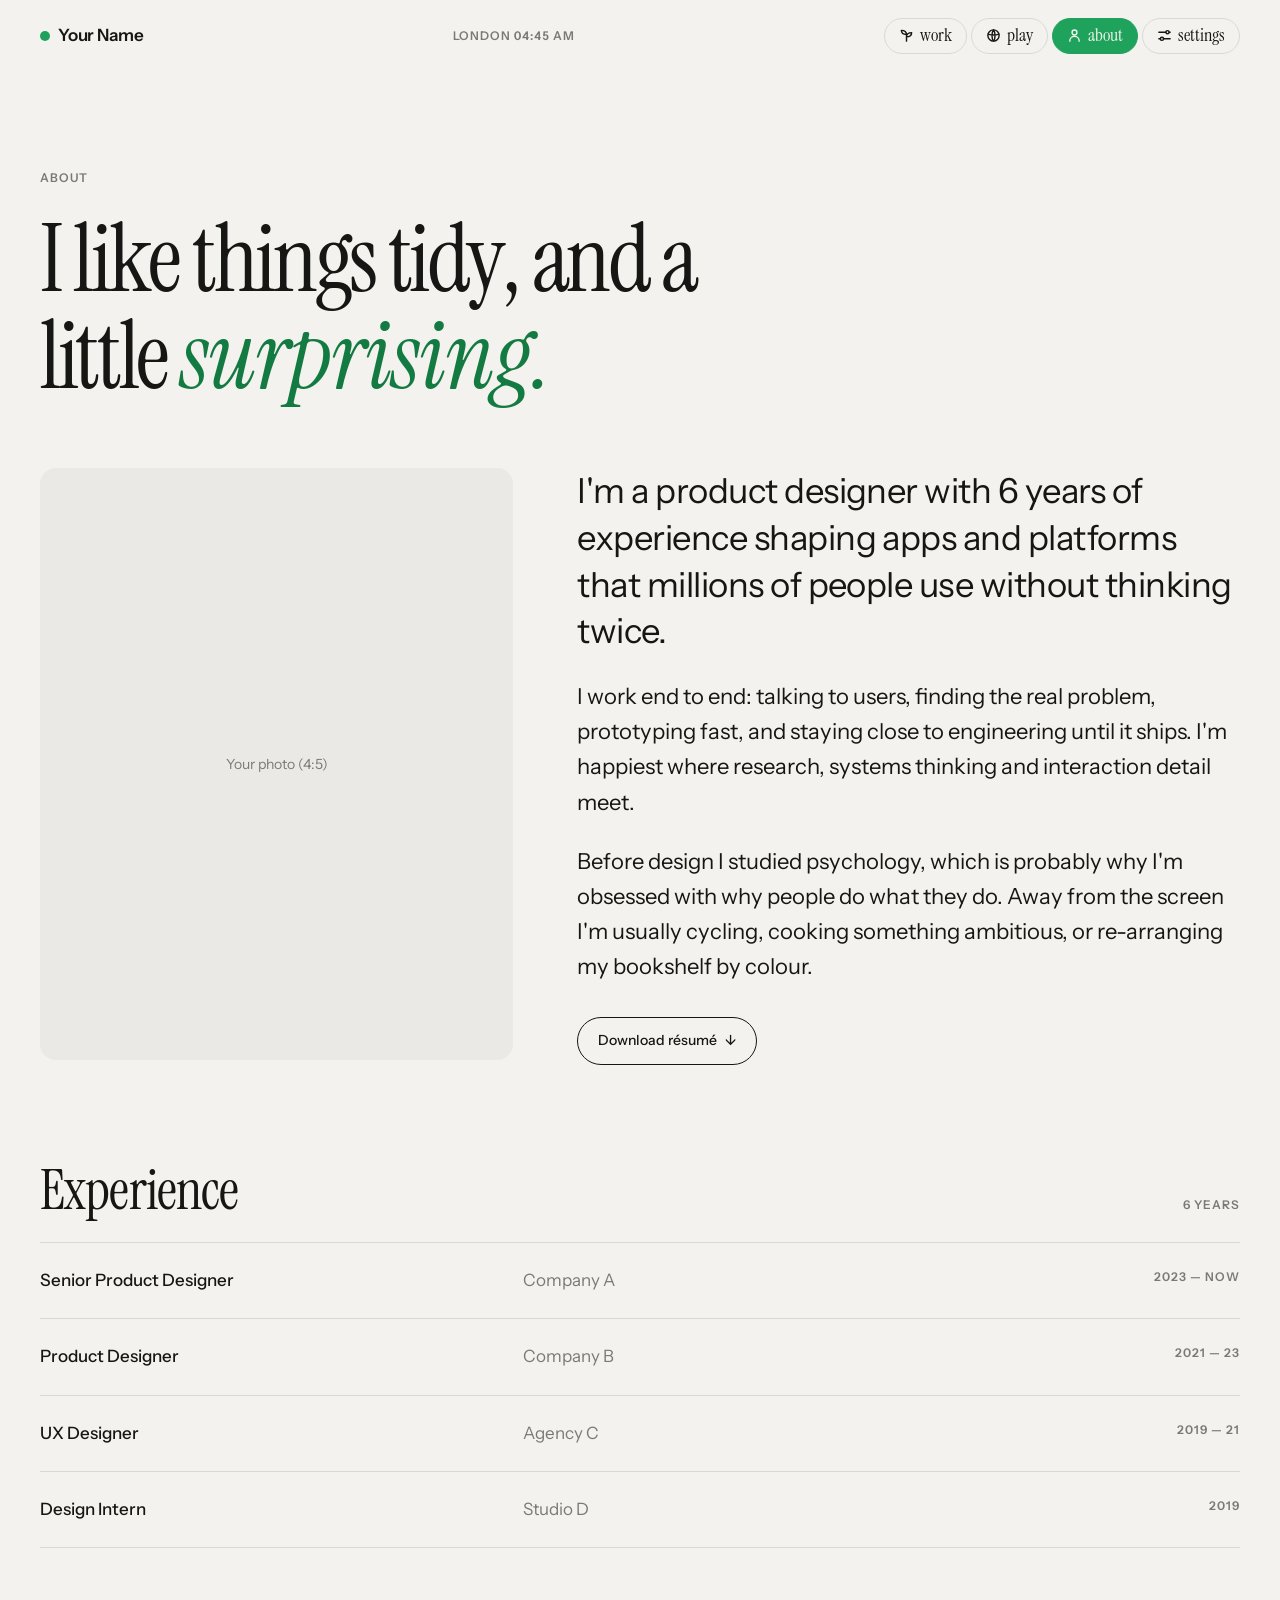
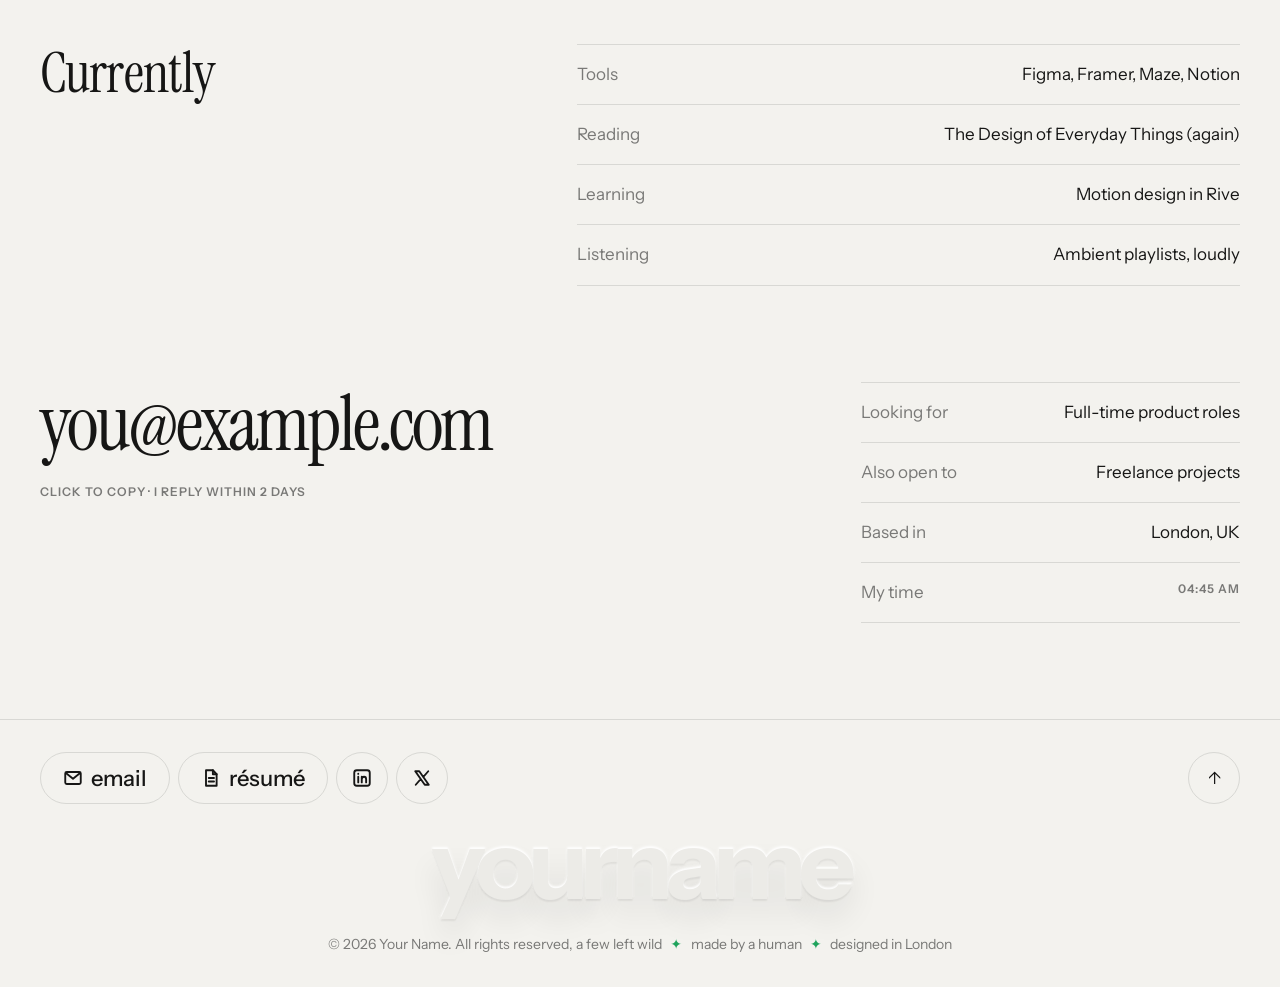
==== about.html @ 97702cc1 "Foundation" ====
<!doctype html>
<html lang="en">
<head>
  <meta charset="utf-8">
  <meta name="viewport" content="width=device-width, initial-scale=1">
  <title>About · Your Name</title>
  <meta name="description" content="About Your Name, product designer.">
  <meta name="theme-color" content="#f3f2ee" media="(prefers-color-scheme: light)">
  <meta name="theme-color" content="#161615" media="(prefers-color-scheme: dark)">
  <link rel="preconnect" href="https://fonts.googleapis.com">
  <link rel="preconnect" href="https://fonts.gstatic.com" crossorigin>
  <link href="https://fonts.googleapis.com/css2?family=Instrument+Sans:wght@400;500;600;700&family=Instrument+Serif:ital@0;1&family=Silkscreen&display=swap" rel="stylesheet">
  <link rel="stylesheet" href="styles.css">
  <script>
    // Marks JS as on (for scroll reveals) and applies saved Settings
    // (motion, text size, contrast, cursor) before the page paints. If we
    // arrived through a page transition, cover the page in green so it can
    // slide away on load.
    (function () {
      var html = document.documentElement, prefs = {};
      html.classList.add('js');
      try { prefs = JSON.parse(localStorage.getItem('site-prefs')) || {}; } catch (e) {}
      if (prefs.motion) html.setAttribute('data-motion', prefs.motion);
      if (prefs.text && prefs.text !== 'default') html.setAttribute('data-text', prefs.text);
      if (prefs.contrast) html.setAttribute('data-contrast', 'high');
      if (prefs.cursor === false) html.setAttribute('data-cursor', 'off');
      var full = prefs.motion ? prefs.motion === 'full' : !matchMedia('(prefers-reduced-motion: reduce)').matches;
      try {
        var pt = sessionStorage.getItem('pt');
        sessionStorage.removeItem('pt');
        if (pt !== null && full) {
          html.classList.add('pt-enter');
          html.setAttribute('data-pt', pt);
        }
      } catch (e) {}
    })();
  </script>
</head>
<body>

  <!-- ============================ HEADER ============================
       Same on every page; only aria-current (the green pill) moves. -->
  <header class="site-header">
    <div class="wrap">
      <a href="index.html" class="logo" aria-label="Your Name, home" data-pt="hello">
        <span class="logo-dot"></span>Your Name
      </a>
      <span class="label header-time" data-clock data-tz="Europe/London">London</span>
      <nav aria-label="Main">
        <ul class="nav">
          <li><a href="index.html" data-pt="work"><svg viewBox="0 0 16 16" aria-hidden="true"><path d="M8 14V7M8 7C8 4.2 6.2 2.5 2.5 2.5 2.5 5.5 4.6 7 8 7ZM8 9.5c0-2.6 2-4.6 5.5-4.6 0 2.8-2 4.6-5.5 4.6Z"/></svg><span class="nav-label">work</span></a></li>
          <li><a href="play.html" data-pt="play"><svg viewBox="0 0 16 16" aria-hidden="true"><circle cx="8" cy="8" r="6"/><path d="M2.3 6.5c3.4 1.2 8 1.2 11.4 0M8 2c-2.2 2.6-2.2 9.4 0 12M8 2c2.2 2.6 2.2 9.4 0 12"/></svg><span class="nav-label">play</span></a></li>
          <li><a href="about.html" aria-current="page" data-pt="about"><svg viewBox="0 0 16 16" aria-hidden="true"><circle cx="8" cy="4.8" r="2.6"/><path d="M3 14c0-3 2.2-5.2 5-5.2s5 2.2 5 5.2"/></svg><span class="nav-label">about</span></a></li>
          <li><button type="button" class="nav-settings" data-settings aria-haspopup="dialog" aria-expanded="false" aria-label="Settings"><svg viewBox="0 0 16 16" aria-hidden="true"><path d="M2 4.5h7.5M13 4.5h1M2 11.5h1.5M7 11.5h7"/><circle class="knob-a" cx="11.2" cy="4.5" r="1.7"/><circle class="knob-b" cx="5.3" cy="11.5" r="1.7"/></svg><span class="nav-label">settings</span></button></li>
        </ul>
      </nav>
    </div>
  </header>

  <main>
    <!-- ============================ INTRO ============================ -->
    <section class="page-intro wrap">
      <span class="label">About</span>
      <h1 class="page-title">
        <span data-split>I like things tidy, and a little</span>
        <em class="voice" data-split>surprising.</em>
      </h1>
    </section>

    <!-- ======================= PORTRAIT + BIO ========================
         Portrait: replace the placeholder span with
           <img src="images/portrait.jpg" alt="Your Name smiling">
         The first bio paragraph is styled larger as an intro. -->
    <section class="wrap">
      <div class="about-grid">
        <div class="portrait" data-reveal>
          <span class="portrait-placeholder">Your photo (4:5)</span>
          <span class="portrait-tag">hi, that's me!</span>
        </div>

        <div class="bio" data-reveal style="--delay: 1">
          <p>
            I'm a product designer with 6 years of experience shaping apps and
            platforms that millions of people use without thinking twice.
          </p>
          <p>
            I work end to end: talking to users, finding the real problem, prototyping
            fast, and staying close to engineering until it ships. I'm happiest where
            research, systems thinking and interaction detail meet.
          </p>
          <p>
            Before design I studied psychology, which is probably why I'm obsessed with
            why people do what they do. Away from the screen I'm usually cycling, cooking
            something ambitious, or re-arranging my bookshelf by colour.
          </p>
          <p style="margin-top: var(--space-6);">
            <a href="resume.pdf" class="btn btn-ghost" data-magnetic>Download résumé <span class="arrow">↓</span></a>
          </p>
        </div>
      </div>
    </section>

    <!-- ========================== EXPERIENCE =========================
         One .xp-row per role, newest first. -->
    <section class="section wrap">
      <div class="section-head" data-reveal>
        <h2 class="section-title">Experience</h2>
        <span class="label">6 years</span>
      </div>
      <ul class="xp-list" data-reveal>
        <li class="xp-row"><span class="xp-role">Senior Product Designer</span><span class="xp-company">Company A</span><span class="label xp-years">2023 — Now</span></li>
        <li class="xp-row"><span class="xp-role">Product Designer</span><span class="xp-company">Company B</span><span class="label xp-years">2021 — 23</span></li>
        <li class="xp-row"><span class="xp-role">UX Designer</span><span class="xp-company">Agency C</span><span class="label xp-years">2019 — 21</span></li>
        <li class="xp-row"><span class="xp-role">Design Intern</span><span class="xp-company">Studio D</span><span class="label xp-years">2019</span></li>
      </ul>
    </section>

    <!-- ========================== CURRENTLY ========================== -->
    <section class="section wrap">
      <div class="about-grid">
        <div data-reveal><h2 class="section-title">Currently</h2></div>
        <ul class="facts" data-reveal style="--delay: 1">
          <li><span class="muted">Tools</span><span>Figma, Framer, Maze, Notion</span></li>
          <li><span class="muted">Reading</span><span>The Design of Everyday Things (again)</span></li>
          <li><span class="muted">Learning</span><span>Motion design in Rive</span></li>
          <li><span class="muted">Listening</span><span>Ambient playlists, loudly</span></li>
        </ul>
      </div>
    </section>

    <!-- =========================== CONTACT ===========================
         Links to here use about.html#contact. Click the email to copy it.
         Social links live in the footer pills below. -->
    <section id="contact" class="contact-block wrap">
      <h2 class="visually-hidden">Contact</h2>
      <div class="contact-grid">
        <div class="col-wide" data-reveal>
          <a href="mailto:you@example.com" class="email-big" data-copy="you@example.com" data-cursor="Copy">you@example.com</a>
          <p class="label email-hint">Click to copy · I reply within 2 days</p>
        </div>
        <div class="col-narrow" data-reveal style="--delay: 1">
          <ul class="facts">
            <li><span class="muted">Looking for</span><span>Full-time product roles</span></li>
            <li><span class="muted">Also open to</span><span>Freelance projects</span></li>
            <li><span class="muted">Based in</span><span>London, UK</span></li>
            <li><span class="muted">My time</span><span class="label" data-clock data-tz="Europe/London"></span></li>
          </ul>
        </div>
      </div>
    </section>
  </main>

  <!-- ============================ FOOTER ============================
       Footnote: contact pills, a giant soft wordmark that goes liquid
       when you move across it, and the small print. Edit the links,
       wordmark text and note below. -->
  <footer class="site-footer">
    <div class="wrap">
      <div class="footer-top">
        <ul class="footer-pills">
          <li><a class="pill" href="mailto:you@example.com" data-copy="you@example.com"><svg viewBox="0 0 16 16" aria-hidden="true"><rect x="1.8" y="3.2" width="12.4" height="9.6" rx="1.2"/><path d="m2.3 4 5.7 4.6L13.7 4"/></svg>email</a></li>
          <li><a class="pill" href="resume.pdf"><svg viewBox="0 0 16 16" aria-hidden="true"><path d="M4 1.8h5.5L12.5 5v9.2H4Z"/><path d="M9.5 1.8V5h3M6.2 8h4.2M6.2 10.8h4.2"/></svg>résumé</a></li>
          <li><a class="pill pill--icon" href="https://www.linkedin.com/in/your-handle" target="_blank" rel="noopener" aria-label="LinkedIn"><svg viewBox="0 0 16 16" aria-hidden="true"><rect x="1.8" y="1.8" width="12.4" height="12.4" rx="2"/><path d="M5 7v4.5M5 4.6v.1M7.8 11.5V7m0 2c0-1.2.8-2 1.9-2s1.6.8 1.6 2v2.5"/></svg></a></li>
          <li><a class="pill pill--icon" href="https://x.com/your-handle" target="_blank" rel="noopener" aria-label="X"><svg viewBox="0 0 16 16" aria-hidden="true"><path d="M2.6 2.6h3.2l7.6 10.8h-3.2ZM13 2.6 9 7.2M7 8.8l-4 4.6"/></svg></a></li>
        </ul>
        <a href="#" class="to-top" aria-label="Back to top">↑</a>
      </div>
      <p class="wordmark" data-liquid aria-hidden="true">yourname</p>
      <p class="footer-note">© <span data-year></span> Your Name. All rights reserved, a few left wild <span class="spark">✦</span> made by a human <span class="spark">✦</span> designed in London</p>
    </div>
    <svg class="liquid-defs" width="0" height="0" aria-hidden="true" focusable="false">
      <filter id="liquid" x="-10%" y="-20%" width="120%" height="140%">
        <feTurbulence type="fractalNoise" baseFrequency="0.008 0.016" numOctaves="2" seed="4" result="noise"/>
        <feDisplacementMap in="SourceGraphic" in2="noise" scale="0" xChannelSelector="R" yChannelSelector="G"/>
      </filter>
    </svg>
  </footer>

  <script src="script.js" defer></script>
</body>
</html>
---- styles.css ----
/* =====================================================================
   PORTFOLIO STYLESHEET
   ---------------------------------------------------------------------
   Idea: calm and minimal at rest, playful when you interact with it.
   Everything visual is driven by the tokens in section 1, so you can
   restyle the whole site by editing that block alone.

   Contents
     1. Design tokens (colour, type, spacing, radius, motion)
     2. Reset
     3. Base typography
     4. Layout helpers
     5. Components
        5a. Header + nav
        5b. Buttons + links
        5c. Hero
        5d. Stickers (draggable toys in the hero)
        5e. Section heads
        5f. Project cards
        5g. Marquee
        5h. Call to action
        5i. Footer
     6. Interaction layer (cursor, reveal, burst, toast, progress)
     7. Case study pages
        7b. Page intros (About + Contact)
        7c. About page (portrait, experience, flip cards, facts)
        7d. Contact page (big email, social rows)
     8. Responsive
     9. Reduced motion + touch fallbacks
   ===================================================================== */


/* =====================================================================
   1. DESIGN TOKENS
   ===================================================================== */
:root {
  /* --- Raw palette ------------------------------------------------- */
  /* Never pure black/white: slightly warm neutrals feel softer. */
  --ink:        #161615;   /* off-black */
  --paper:      #f3f2ee;   /* off-white */
  --green:      #1fa35c;   /* the one accent colour */
  --green-deep: #137a42;   /* darker green for small text on paper (meets contrast) */

  /* --- Semantic colours (use THESE in components) ------------------ */
  --bg:         var(--paper);
  --fg:         var(--ink);
  --muted:      color-mix(in srgb, var(--fg) 55%, var(--bg));  /* secondary text */
  --line:       color-mix(in srgb, var(--fg) 12%, var(--bg));  /* hairlines */
  --surface:    color-mix(in srgb, var(--fg) 4%,  var(--bg));  /* cards, placeholders */
  --accent:     var(--green);
  --accent-text: var(--green-deep);  /* accent used as text */
  --on-accent:  var(--paper);        /* text sitting on green */
  --selection:  color-mix(in srgb, var(--green) 30%, transparent);

  /* --- Typography ---------------------------------------------------- */
  /* Three voices:
       sans   body copy and the big home-page headline
       serif  titles: page/section/project titles, nav, wordmark moments
       label  small caps-style labels (sans, uppercase, tracked) */
  --font-sans:  "Instrument Sans", system-ui, -apple-system, "Segoe UI", sans-serif;
  --font-serif: "Instrument Serif", Georgia, serif;
  --font-label: var(--font-sans);

  /* Fluid type scale: each step grows smoothly between phone and desktop. */
  --text-xs:   0.75rem;                                  /* 12px labels */
  --text-sm:   0.875rem;                                 /* 14px meta */
  --text-base: 1.0625rem;                                /* 17px body */
  --text-lg:   clamp(1.125rem, 1rem + 0.5vw, 1.375rem);  /* lead paragraphs */
  --text-xl:   clamp(1.5rem, 1.2rem + 1.2vw, 2.25rem);   /* card titles, h3 */
  --text-2xl:  clamp(2rem, 1.4rem + 2.6vw, 3.5rem);      /* section titles */
  --text-3xl:  clamp(2.75rem, 1.6rem + 5.4vw, 6.5rem);   /* hero */

  --leading-tight: 1.02;
  --leading-snug:  1.2;
  --leading-body:  1.6;
  --tracking-tight: -0.035em;  /* big display text looks better tighter */
  --tracking-label:  0.08em;   /* uppercase mono labels breathe */

  /* --- Spacing (4px base) ------------------------------------------- */
  --space-1: 0.25rem;  /*  4 */
  --space-2: 0.5rem;   /*  8 */
  --space-3: 0.75rem;  /* 12 */
  --space-4: 1rem;     /* 16 */
  --space-5: 1.5rem;   /* 24 */
  --space-6: 2rem;     /* 32 */
  --space-7: 3rem;     /* 48 */
  --space-8: 4rem;     /* 64 */
  --space-9: 6rem;     /* 96 */
  --space-10: 9rem;    /* 144 */

  --gutter: clamp(1rem, 4vw, 2.5rem);   /* page side padding */
  --max:    1280px;                      /* content max width */

  /* --- Shape --------------------------------------------------------- */
  --radius-sm: 8px;
  --radius-md: 16px;
  --radius-lg: 28px;
  --radius-pill: 999px;

  /* --- Motion -------------------------------------------------------- */
  /* "spring" overshoots slightly: this is where the playfulness lives. */
  --ease-out:    cubic-bezier(0.22, 1, 0.36, 1);
  --ease-spring: cubic-bezier(0.34, 1.56, 0.64, 1);
  --dur-fast: 160ms;
  --dur-med:  360ms;
  --dur-slow: 800ms;

  --header-h: 72px;
}

/* Dark mode: swap the neutrals, brighten the green so it still pops. */
@media (prefers-color-scheme: dark) {
  :root {
    --bg:          var(--ink);
    --fg:          var(--paper);
    --accent:      #3fd17f;
    --accent-text: #3fd17f;
    --on-accent:   var(--ink);
  }
}


/* =====================================================================
   2. RESET
   ===================================================================== */
*, *::before, *::after { box-sizing: border-box; }
* { margin: 0; padding: 0; }
img, video, svg { display: block; max-width: 100%; }
button { font: inherit; color: inherit; background: none; border: 0; cursor: pointer; }
ul, ol { list-style: none; }
a { color: inherit; text-decoration: none; }


/* =====================================================================
   3. BASE TYPOGRAPHY
   ===================================================================== */
html { scroll-behavior: smooth; }

body {
  background: var(--bg);
  color: var(--fg);
  font-family: var(--font-sans);
  font-size: var(--text-base);
  line-height: var(--leading-body);
  -webkit-font-smoothing: antialiased;
  text-rendering: optimizeLegibility;
  overflow-x: hidden;
}

::selection { background: var(--selection); }

h1, h2, h3 {
  font-weight: 500;
  line-height: var(--leading-snug);
  letter-spacing: var(--tracking-tight);
}

/* Serif italic accent, e.g. <em class="voice">playful</em> */
.voice {
  font-family: var(--font-serif);
  font-style: italic;
  font-weight: 400;
  letter-spacing: -0.01em;
  color: var(--accent-text);
}

/* Small uppercase label for metadata: sans, semibold, widely tracked. */
.label {
  font-family: var(--font-label);
  font-size: var(--text-xs);
  font-weight: 600;
  text-transform: uppercase;
  letter-spacing: var(--tracking-label);
  color: var(--muted);
}

/* Serif titles everywhere except the home-page headline. */
.section-title, .page-title, .card-title, .cta-link, .marquee-track, .email-big {
  font-family: var(--font-serif);
  font-weight: 400;
}

.muted { color: var(--muted); }

:focus-visible {
  outline: 2px solid var(--accent);
  outline-offset: 3px;
  border-radius: 4px;
}


/* =====================================================================
   4. LAYOUT HELPERS
   ===================================================================== */
.wrap {
  width: 100%;
  max-width: var(--max);
  margin-inline: auto;
  padding-inline: var(--gutter);
}

.section { padding-block: var(--space-9); }
/* Back-to-back sections share one gap instead of doubling it. */
.section + .section { padding-top: 0; }

.visually-hidden {
  position: absolute; width: 1px; height: 1px;
  overflow: hidden; clip: rect(0 0 0 0); white-space: nowrap;
}


/* =====================================================================
   5. COMPONENTS
   ===================================================================== */

/* ---------- 5a. Header + nav ---------------------------------------- */
.site-header {
  position: sticky; top: 0; z-index: 50;
  height: var(--header-h);
  background: color-mix(in srgb, var(--bg) 82%, transparent);
  backdrop-filter: blur(12px);
  -webkit-backdrop-filter: blur(12px);
}
.site-header .wrap {
  height: 100%;
  display: flex; align-items: center; justify-content: space-between;
  gap: var(--space-5);
}

/* Logo: the green dot spins and bounces on hover. */
.logo {
  display: inline-flex; align-items: center; gap: var(--space-2);
  font-weight: 600; letter-spacing: -0.01em;
}
.logo-dot {
  width: 10px; height: 10px; border-radius: 50%;
  background: var(--accent);
  transition: transform var(--dur-med) var(--ease-spring);
}
.logo:hover .logo-dot { transform: scale(1.8) translateY(-2px); }

/* Nav: lowercase serif pills with a small icon. The current page is
   filled green; others wiggle their icon on hover. */
.nav { display: flex; gap: var(--space-1); }
.nav a, .nav button {
  display: inline-flex; align-items: center; gap: 6px;
  padding: 5px 14px 6px;
  border: 1px solid var(--line);
  border-radius: var(--radius-pill);
  background: var(--bg);
  font-family: var(--font-serif);
  font-size: 1.15rem;
  line-height: 1.2;
  color: var(--fg);
  transition: background var(--dur-fast), color var(--dur-fast), border-color var(--dur-fast),
              transform var(--dur-med) var(--ease-spring);
}
.nav svg {
  width: 15px; height: 15px; flex: none;
  fill: none; stroke: currentColor; stroke-width: 1.5; stroke-linecap: round; stroke-linejoin: round;
  transition: transform var(--dur-med) var(--ease-spring);
}
.nav a:hover, .nav button:hover { border-color: var(--fg); transform: translateY(-2px); }
.nav a:hover svg { transform: rotate(-14deg) scale(1.15); }
/* Settings pill: its slider knobs slide on hover instead. */
.nav .knob-a, .nav .knob-b { transition: transform var(--dur-med) var(--ease-spring); }
.nav-settings:hover .knob-a { transform: translateX(-4px); }
.nav-settings:hover .knob-b { transform: translateX(4px); }
.nav a:active, .nav button:active { transform: scale(0.94); }
.nav a[aria-current="page"] { background: var(--accent); border-color: var(--accent); color: var(--on-accent); }

.header-time { font-variant-numeric: tabular-nums; white-space: nowrap; }
.logo { white-space: nowrap; }
/* The clock steps aside before the nav runs out of room. */
@media (max-width: 1000px) { .header-time { display: none; } }
/* Narrow screens with larger text (Settings): pills become icons. The
   label is hidden visually but still read by screen readers. */
@media (max-width: 480px) {
  .nav .nav-label {
    position: absolute; width: 1px; height: 1px;
    overflow: hidden; clip: rect(0 0 0 0); white-space: nowrap;
  }
  .site-header .nav a, .site-header .nav button { padding: 8px 11px; }
  .nav svg { width: 18px; height: 18px; }
}
/* Very small phones: tighter header so the logo and icons still fit. */
@media (max-width: 380px) {
  .site-header .wrap { gap: var(--space-2); padding-inline: 12px; }
  .nav { gap: 2px; }
  .logo { font-size: 14px; gap: 6px; }
  .site-header .nav a, .site-header .nav button { padding: 7px 8px; }
}
@media (max-width: 860px) {
  html[data-text] .nav-label {
    position: absolute; width: 1px; height: 1px;
    overflow: hidden; clip: rect(0 0 0 0); white-space: nowrap;
  }
  html[data-text] .nav a, html[data-text] .nav button { padding: 8px 11px; }
  html[data-text] .nav svg { width: 18px; height: 18px; }
}


/* ---------- 5b. Buttons + links ------------------------------------- */
.btn {
  display: inline-flex; align-items: center; gap: var(--space-2);
  padding: 0.85em 1.4em;
  border-radius: var(--radius-pill);
  border: 1px solid var(--fg);
  font-size: var(--text-sm); font-weight: 500;
  transition: background var(--dur-fast), color var(--dur-fast),
              transform var(--dur-med) var(--ease-spring);
}
.btn-solid { background: var(--fg); color: var(--bg); }
.btn-solid:hover { background: var(--accent); border-color: var(--accent); color: var(--on-accent); }
.btn-ghost:hover { background: var(--fg); color: var(--bg); }

/* Arrow that nudges forward on hover. */
.arrow { display: inline-block; transition: transform var(--dur-med) var(--ease-spring); }
a:hover .arrow, button:hover .arrow { transform: translateX(4px); }

/* Text link with an underline that draws in from the left. */
.link {
  background: linear-gradient(currentColor, currentColor) 0 100% / 0 1px no-repeat;
  transition: background-size var(--dur-med) var(--ease-out);
}
.link:hover { background-size: 100% 1px; }


/* ---------- 5c. Hero ------------------------------------------------ */
.hero {
  position: relative;
  display: flex; flex-direction: column;
  padding-block: var(--space-3) var(--space-8); /* sits close under the header */
}
.hero-meta {
  display: flex; flex-wrap: wrap; gap: var(--space-2) var(--space-5);
  margin-bottom: var(--space-6);
}
.status { display: inline-flex; align-items: center; gap: var(--space-2); }
.status::before {
  content: ""; width: 7px; height: 7px; border-radius: 50%;
  background: var(--accent);
  animation: pulse 2.4s var(--ease-out) infinite;
}
@keyframes pulse {
  0%   { box-shadow: 0 0 0 0 color-mix(in srgb, var(--accent) 50%, transparent); }
  100% { box-shadow: 0 0 0 10px transparent; }
}

.hero-title {
  font-size: var(--text-3xl);
  line-height: var(--leading-tight);
  letter-spacing: var(--tracking-tight);
  max-width: 14ch;
}
.hero-title .voice { letter-spacing: -0.02em; }

/* --- Hero tabs ------------------------------------------------------
   Uppercase sans labels, widely spaced. The active one turns green;
   hovering draws a wavy green underline under the others. */
.hero-tabs {
  position: relative; z-index: 2;
  display: flex; gap: clamp(1.25rem, 3vw, 3.5rem);
  margin-bottom: var(--space-7);
  overflow-x: auto;
  scrollbar-width: none;
}
.hero-tabs::-webkit-scrollbar { display: none; }
.hero-tab {
  flex: none;
  padding: var(--space-2) 0;
  font-family: var(--font-label);
  font-size: clamp(0.8rem, 0.72rem + 0.3vw, 1rem);
  font-weight: 600;
  text-transform: uppercase;
  letter-spacing: 0.08em;
  color: var(--muted);
  white-space: nowrap;
  text-decoration: underline wavy transparent;
  text-decoration-thickness: 1.5px;
  text-underline-offset: 8px;
  transition: color var(--dur-fast), text-decoration-color var(--dur-fast), transform var(--dur-med) var(--ease-spring);
}
.hero-tab:hover { color: var(--fg); text-decoration-color: var(--accent); transform: translateY(-2px); }
.hero-tab:active { transform: scale(0.95); }
.hero-tab[aria-selected="true"] { color: var(--accent-text); text-decoration-color: transparent; }

/* --- Hero panels ----------------------------------------------------
   All panels share one grid cell, so the block is always as tall as
   the longest headline and nothing below it jumps around. */
.hero-panels { position: relative; display: grid; }
.hero-panel {
  grid-area: 1 / 1;
  transition: opacity 200ms var(--ease-out), visibility 0s linear 200ms;
}
.hero-panel:not(.is-active) { opacity: 0; visibility: hidden; }
.hero-panel.is-active { transition-delay: 0s; }

/* Letters rise into place one after another when a panel opens.
   --i (letter index) is set by script.js. */
.hero-panel.is-entering .char {
  animation: rise 700ms var(--ease-spring) both;
  animation-delay: calc(var(--i, 0) * 12ms);
}
@keyframes rise {
  from { opacity: 0; transform: translateY(0.45em) rotate(4deg); }
}

/* Handwritten note that "writes" itself in, left to right. */
.hero-scribble {
  position: absolute; right: 0; bottom: -0.1em; z-index: 1;
  font-family: var(--font-serif); font-style: italic;
  font-size: clamp(2.25rem, 1rem + 5vw, 5.5rem);
  line-height: 1;
  color: var(--accent);
  rotate: -7deg;
  white-space: nowrap;
  pointer-events: none;
  clip-path: inset(-20% 0 -20% 0);
}
.hero-scribble.is-writing { animation: write 1s var(--ease-out) both; }
@keyframes write {
  from { clip-path: inset(-20% 100% -20% 0); translate: -0.2em 0; }
  to   { clip-path: inset(-20% 0 -20% 0); translate: 0 0; }
}

.hero-foot {
  display: flex; flex-wrap: wrap; align-items: flex-end; justify-content: space-between;
  gap: var(--space-6);
  margin-top: var(--space-8); /* room for the handwritten note */
}
.hero-lead { max-width: 42ch; font-size: var(--text-lg); color: var(--muted); }

/* Split letters (JS wraps each character in .char). Hovering a letter
   makes it hop; the random rotation comes from --r set in script.js. */
.char {
  display: inline-block;
  transform-origin: 50% 80%;
  will-change: transform;
}
/* The second selector lets a hop win even mid "rise in" animation. */
.char.hop, .hero-panel.is-entering .char.hop { animation: hop 600ms var(--ease-spring); animation-delay: 0s; }
@keyframes hop {
  0%   { transform: translateY(0) rotate(0); }
  35%  { transform: translateY(-0.22em) rotate(var(--r, 8deg)); color: var(--accent-text); }
  100% { transform: translateY(0) rotate(0); }
}


/* ---------- 5d. Stickers -------------------------------------------- */
/* Quiet outlined shapes at rest. Grab one and it turns green and can be
   thrown around. Positions are percentages of the hero. */
.stickers { position: absolute; inset: 0; pointer-events: none; }
/* In the home hero the stickers get their own band: it fills the empty
   space above the tabs, so they can never cover the headline. */
.hero .stickers { position: relative; inset: auto; flex: 0 0 96px; margin-bottom: var(--space-3); }
.hero .sticker--circle { width: 64px; height: 64px; }
.hero .sticker--square { width: 52px; height: 52px; }
.sticker {
  position: absolute;
  pointer-events: auto;
  display: grid; place-items: center;
  border: 1px solid var(--line);
  background: var(--bg);
  color: var(--muted);
  font-family: var(--font-label);
  font-size: var(--text-xs);
  user-select: none;
  touch-action: none;
  cursor: grab;
  transform: translate(var(--x, 0px), var(--y, 0px)) rotate(var(--rot, 0deg));
  transition: background var(--dur-fast), color var(--dur-fast),
              border-color var(--dur-fast), scale var(--dur-med) var(--ease-spring);
}
.sticker:hover { color: var(--fg); border-color: var(--fg); scale: 1.06; }
.sticker.is-dragging {
  cursor: grabbing;
  background: var(--accent); color: var(--on-accent); border-color: var(--accent);
  scale: 1.12;
  z-index: 5;
}
.sticker--circle { width: 84px; height: 84px; border-radius: 50%; }
.sticker--pill   { padding: 10px 18px; border-radius: var(--radius-pill); }
.sticker--square { width: 64px; height: 64px; border-radius: var(--radius-sm); font-size: 1.5rem; }
.sticker--star   { width: 72px; height: 72px; border: 0; background: none; font-size: 2.5rem; color: var(--line); }
.sticker--star:hover { color: var(--accent); }
.sticker--star.is-dragging { background: none; color: var(--accent); }


/* ---------- 5e. Section heads --------------------------------------- */
.section-head {
  display: flex; justify-content: space-between; align-items: baseline;
  gap: var(--space-4);
  padding-bottom: var(--space-5);
  margin-bottom: var(--space-7);
  border-bottom: 1px solid var(--line);
}
/* A list right under a heading row: share the heading's line, no gap. */
.section-head + .xp-list,
.section-head + .facts { border-top: 0; margin-top: calc(var(--space-7) * -1); }
.section-title { font-size: clamp(2.25rem, 1.6rem + 2.4vw, 3.75rem); line-height: 1.02; letter-spacing: -0.015em; }
.section-title em { font-style: italic; color: var(--muted); }
.section-title sup {
  font-family: var(--font-label); font-size: var(--text-xs);
  color: var(--accent-text); letter-spacing: 0; vertical-align: top;
  margin-left: 0.3em;
}


/* ---------- 5f. Project cards --------------------------------------- */
.work-grid {
  display: grid;
  grid-template-columns: repeat(12, 1fr);
  gap: var(--space-8) var(--space-6);
}
/* Alternating widths make the grid feel editorial rather than a template. */
.card { grid-column: span 6; display: block; }
.card--wide { grid-column: span 7; }
.card--narrow { grid-column: span 5; }
.card--offset { margin-top: var(--space-9); }

.card-media {
  position: relative;
  aspect-ratio: 4 / 3;
  border-radius: var(--radius-md);
  background: var(--surface);
  overflow: hidden;
  /* --rx / --ry are set by script.js for a gentle 3D tilt toward the cursor. */
  transform: perspective(900px) rotateX(var(--rx, 0deg)) rotateY(var(--ry, 0deg));
  transition: transform var(--dur-med) var(--ease-out), border-radius var(--dur-med) var(--ease-spring);
}
.card:hover .card-media { border-radius: var(--radius-lg); }
.card-media img {
  width: 100%; height: 100%; object-fit: cover;
  transition: transform var(--dur-slow) var(--ease-out);
}
.card:hover .card-media img { transform: scale(1.04); }

/* Placeholder until you add an image: big project number in the corner. */
.card-placeholder {
  position: absolute; inset: 0;
  display: flex; align-items: flex-end; justify-content: flex-start;
  padding: var(--space-5);
  font-size: clamp(4rem, 10vw, 9rem);
  font-weight: 500; letter-spacing: var(--tracking-tight); line-height: 0.8;
  color: var(--line);
  transition: color var(--dur-med);
}
.card:hover .card-placeholder { color: var(--accent); }

.card-info {
  display: grid; grid-template-columns: 1fr auto;
  gap: var(--space-1) var(--space-4);
  padding-top: var(--space-4);
}
.card-title { font-size: clamp(1.75rem, 1.3rem + 1.4vw, 2.5rem); line-height: 1.05; letter-spacing: -0.01em; }
.card-desc { grid-column: 1 / -1; color: var(--muted); max-width: 48ch; }
.card-tags { display: flex; flex-wrap: wrap; gap: var(--space-2); grid-column: 1 / -1; margin-top: var(--space-2); }
.tag {
  font-family: var(--font-label); font-size: var(--text-xs);
  padding: 3px 10px; border: 1px solid var(--line); border-radius: var(--radius-pill);
  color: var(--muted);
  transition: border-color var(--dur-fast), color var(--dur-fast);
}
.card:hover .tag { border-color: var(--fg); color: var(--fg); }


/* ---------- 5g. Marquee --------------------------------------------- */
/* Scrolls slowly on its own; speeds up and skews with your scroll. */
.marquee {
  overflow: hidden;
  border-block: 1px solid var(--line);
  padding-block: var(--space-5);
  margin-block: var(--space-8);
}
.marquee-track {
  display: flex; width: max-content; gap: var(--space-6);
  font-size: var(--text-2xl); letter-spacing: var(--tracking-tight);
  white-space: nowrap;
  transform: translateX(var(--mx, 0px)) skewX(var(--skew, 0deg));
  will-change: transform;
}
.marquee-track span { display: inline-flex; align-items: center; gap: var(--space-6); }
.marquee-track span::after { content: "✦"; color: var(--accent); font-size: 0.5em; }


/* ---------- 5h. Call to action -------------------------------------- */
.cta { text-align: center; padding-block: var(--space-7) var(--space-8); }
.cta-link {
  display: inline-flex; align-items: center; gap: 0.2em;
  font-size: var(--text-3xl); line-height: var(--leading-tight);
  letter-spacing: var(--tracking-tight);
  transition: color var(--dur-fast);
}
.cta-link:hover { color: var(--accent-text); }
.cta-link .arrow { font-size: 0.7em; }
.cta-link:hover .arrow { transform: translate(8px, -8px) rotate(-45deg); }


/* ---------- 5i. Footer (footnote) ----------------------------------- */
.site-footer { position: relative; margin-top: var(--space-8); padding: var(--space-6) 0; border-top: 1px solid var(--line); overflow: hidden; }

.footer-top {
  display: flex; justify-content: space-between; align-items: center; gap: var(--space-4);
}
.footer-pills { display: flex; flex-wrap: wrap; gap: var(--space-2); }
.pill {
  display: inline-flex; align-items: center; gap: 8px;
  height: 52px; padding: 0 22px;
  border: 1px solid var(--line); border-radius: var(--radius-pill);
  background: var(--bg);
  font-size: var(--text-lg); font-weight: 500;
  transition: border-color var(--dur-fast), background var(--dur-fast), color var(--dur-fast), transform var(--dur-med) var(--ease-spring);
}
.pill--icon { width: 52px; padding: 0; justify-content: center; }
.pill svg {
  width: 20px; height: 20px; flex: none;
  fill: none; stroke: currentColor; stroke-width: 1.5; stroke-linecap: round; stroke-linejoin: round;
  transition: transform var(--dur-med) var(--ease-spring);
}
.pill:hover { border-color: var(--accent); background: var(--accent); color: var(--on-accent); transform: translateY(-3px) rotate(-2deg); }
.pill:hover svg { transform: scale(1.15) rotate(8deg); }
.pill:active { transform: scale(0.94); }

/* Giant soft wordmark: very light, "inflated" with layered shadows.
   script.js warps it through the #liquid SVG filter as you move over it. */
.wordmark {
  margin: var(--space-4) 0 0;
  font-family: var(--font-sans);
  font-weight: 700;
  font-size: min(19vw, 16rem); /* script.js then fits it to the width exactly */
  line-height: 0.9;
  letter-spacing: -0.075em;
  text-align: center;
  white-space: nowrap;
  color: color-mix(in srgb, var(--fg) 3%, var(--bg));
  text-shadow:
    0 -2px 2px rgba(255, 255, 255, 0.9),
    0 2px 2px color-mix(in srgb, var(--fg) 7%, transparent),
    0 18px 30px color-mix(in srgb, var(--fg) 9%, transparent);
  filter: url(#liquid);
  user-select: none;
}
.liquid-defs { position: absolute; }

.footer-note {
  margin-top: var(--space-5);
  text-align: center;
  font-size: var(--text-sm);
  color: var(--muted);
}
.footer-note .spark { color: var(--accent); margin-inline: 0.4em; }

.to-top {
  display: inline-grid; place-items: center; flex: none;
  width: 52px; height: 52px; border-radius: 50%;
  border: 1px solid var(--line);
  transition: transform var(--dur-med) var(--ease-spring), background var(--dur-fast), color var(--dur-fast), border-color var(--dur-fast);
}
.to-top:hover { transform: rotate(-360deg) scale(1.1); background: var(--accent); color: var(--on-accent); border-color: var(--accent); }

@media (prefers-color-scheme: dark) {
  .wordmark {
    text-shadow:
      0 -2px 2px rgba(255, 255, 255, 0.06),
      0 3px 3px rgba(0, 0, 0, 0.5),
      0 18px 30px rgba(0, 0, 0, 0.45);
  }
}


/* =====================================================================
   6. INTERACTION LAYER
   Everything here is added by script.js. Without JS the site is simply
   the calm static version.
   ===================================================================== */

/* ---------- Retro cursor (mouse/trackpad only) ---------------------
   One big arrow drawn by script.js: pointed head + short straight tail,
   speckled grey with a thick white outline and a hard offset shadow.
   data-state is "arrow", "point" (over clickable things: it tilts) or
   "grab" (over stickers: it squeezes).                               */
html:not([data-cursor="off"]).has-cursor, html:not([data-cursor="off"]).has-cursor * { cursor: none !important; }
html[data-cursor="off"] .cursor, html[data-cursor="off"] .px-trail { display: none; }
.cursor {
  position: fixed; top: 0; left: 0; z-index: 500; /* above the lightbox and settings */
  pointer-events: none;
  transition: opacity var(--dur-fast);
}
.cursor svg {
  position: absolute; display: block;
  max-width: none; /* the reset's max-width: 100% would squash it to 0 in this 0-wide box */
  overflow: visible;
  /* dark rim so the white edge reads on light pages, plus a hard retro shadow */
  filter: drop-shadow(0 0 1px rgba(0, 0, 0, 0.6)) drop-shadow(3px 4px 0 rgba(22, 22, 21, 0.25));
  transition: transform 220ms var(--ease-spring);
}
.cursor .c-body {
  fill: url(#c-speckle);
  stroke: #ffffff; stroke-width: 2.6;
  stroke-linejoin: round;
  paint-order: stroke;
}
.cursor[data-state="point"] svg { transform: rotate(-14deg) scale(1.08); }
.cursor[data-state="grab"]  svg { transform: scale(0.9, 0.82); }
.cursor.is-down svg { transform: scale(0.8) rotate(-8deg); }

/* Pixel tag next to the arrow ("VIEW", "ZOOM", "DRAG"...). The offset
   box-shadows draw a 2px outline with notched, pixel-style corners. */
.cursor-label {
  position: absolute; left: 30px; top: 40px;
  display: none;
  padding: 4px 7px 3px;
  background: var(--accent); color: #161615;
  font-family: "Silkscreen", var(--font-label);
  font-size: 11px; line-height: 1.2;
  text-transform: uppercase; letter-spacing: 0.04em;
  white-space: nowrap;
  box-shadow: 0 -2px #fff, 0 2px #fff, -2px 0 #fff, 2px 0 #fff, 3px 4px rgba(0, 0, 0, 0.18);
  transform-origin: 0 0;
}
.cursor.has-label .cursor-label { display: block; animation: px-pop 220ms steps(3) both; }
@keyframes px-pop { from { transform: scale(0.4); } }

/* Soft green dots left behind as the cursor moves. */
.px-trail {
  position: fixed; z-index: 499;
  width: 6px; height: 6px; margin: -3px 0 0 -3px;
  border-radius: 50%;
  background: var(--accent);
  pointer-events: none;
  animation: px-fade 520ms var(--ease-out) forwards;
}
@keyframes px-fade { to { opacity: 0; transform: translateY(8px) scale(0.3); } }

/* ---------- Scroll reveal ------------------------------------------- */
/* Only hidden when JS is running (.js on <html>), so content never gets
   stuck invisible. */
.js [data-reveal] {
  opacity: 0;
  translate: 0 32px;
  transition: opacity var(--dur-slow) var(--ease-out), translate var(--dur-slow) var(--ease-out);
  transition-delay: calc(var(--delay, 0) * 90ms);
}
.js [data-reveal].is-in { opacity: 1; translate: 0 0; }

/* ---------- Scroll progress line ------------------------------------ */
.progress {
  position: fixed; top: 0; left: 0; right: 0; z-index: 60;
  height: 2px; background: var(--accent);
  transform-origin: 0 50%;
  transform: scaleX(var(--progress, 0));
}

/* ---------- Click burst --------------------------------------------- */
.burst-dot {
  position: fixed; z-index: 90;
  width: 6px; height: 6px; margin: -3px 0 0 -3px;
  border-radius: 50%; background: var(--accent);
  pointer-events: none;
  animation: burst 650ms var(--ease-out) forwards;
}
@keyframes burst {
  to { transform: translate(var(--dx), var(--dy)) scale(0); opacity: 0; }
}

/* ---------- Toast (e.g. "Email copied") ----------------------------- */
.toast {
  position: fixed; left: 50%; bottom: var(--space-6); z-index: 95;
  padding: var(--space-3) var(--space-5);
  border-radius: var(--radius-pill);
  background: var(--fg); color: var(--bg);
  font-size: var(--text-sm);
  translate: -50% 150%;
  opacity: 0;
  transition: translate var(--dur-med) var(--ease-spring), opacity var(--dur-fast);
}
.toast.is-on { translate: -50% 0; opacity: 1; }


/* =====================================================================
   7. PROJECT PAGES (project-*.html)
   Building blocks: hero → cover → "what I did" blocks → picture grids
   → results → carousel of other projects.
   ===================================================================== */

/* ---------- Project hero: green gradient band ----------------------
   A full-width forest-green gradient with film grain. It slides up
   under the (transparent) header, and the cover image overlaps its
   bottom edge. A soft light follows the cursor (--gx / --gy from JS).
   -------------------------------------------------------------------- */
:root {
  /* How far the project cover overlaps up into the green band. */
  --overlap: clamp(120px, 18vw, 280px);
}
.cs-hero {
  --hero-ink: #f3f2ee;

  position: relative;
  isolation: isolate;
  overflow: hidden;
  margin-top: calc(var(--header-h) * -1);
  padding: calc(var(--header-h) + var(--space-8)) 0 calc(var(--overlap) + var(--space-8));
  text-align: center;
  color: var(--hero-ink);
  background:
    radial-gradient(90% 70% at 50% -10%, #0c2116 0%, transparent 65%),
    radial-gradient(60% 70% at 8% 100%, #5f9767 0%, transparent 70%),
    radial-gradient(55% 60% at 95% 95%, #7aa56c 0%, transparent 70%),
    linear-gradient(180deg, #10291b 0%, #2b583a 55%, #578a5b 100%);
}
/* Cursor-following glow */
.cs-hero::before {
  content: ""; position: absolute; inset: 0; z-index: -1;
  background: radial-gradient(500px circle at var(--gx, 50%) var(--gy, 40%), rgba(180, 240, 190, 0.22), transparent 60%);
  transition: background-position var(--dur-med);
  pointer-events: none;
}
/* Film grain: an inline SVG noise texture laid over the gradient. */
.cs-hero::after {
  content: ""; position: absolute; inset: 0; z-index: -1;
  background-image: url("data:image/svg+xml;utf8,<svg xmlns='http://www.w3.org/2000/svg' width='220' height='220'><filter id='n'><feTurbulence type='fractalNoise' baseFrequency='0.85' numOctaves='3' stitchTiles='stitch'/><feColorMatrix values='0 0 0 0 1  0 0 0 0 1  0 0 0 0 1  0 0 0 0.55 0'/></filter><rect width='100%' height='100%' filter='url(%23n)'/></svg>");
  opacity: 0.22;
  mix-blend-mode: overlay;
  pointer-events: none;
}

.back {
  display: inline-flex; gap: var(--space-2);
  color: var(--muted); font-size: var(--text-sm);
  transition: color var(--dur-fast);
}
.back:hover { color: var(--fg); }
.back .arrow { transition: transform var(--dur-med) var(--ease-spring); }
.back:hover .arrow { transform: translateX(-4px); }
.cs-hero .back { color: color-mix(in srgb, var(--hero-ink) 70%, transparent); }
.cs-hero .back:hover { color: var(--hero-ink); }

/* Title: big editorial serif, upright word + italic word. */
.cs-title {
  margin: var(--space-6) auto 0;
  font-family: var(--font-serif);
  font-weight: 400;
  font-size: clamp(3rem, 1.6rem + 6vw, 7.5rem);
  line-height: 0.95;
  letter-spacing: -0.02em;
  text-wrap: balance;
}
.cs-title em { font-style: italic; }

/* "0 to 1 · Design systems · 13 months · Shipped" line */
.cs-kicker {
  display: flex; flex-wrap: wrap; justify-content: center;
  gap: var(--space-2) 0;
  margin-top: var(--space-6);
  font-size: var(--text-lg); font-weight: 500;
  color: color-mix(in srgb, var(--hero-ink) 92%, transparent);
}
.cs-kicker span + span::before {
  content: "•";
  margin-inline: 0.9em;
  font-size: 0.8em;
  vertical-align: 0.05em;
}

/* The cover sits half on the green band, half on the page. */
.cs-cover-wrap { position: relative; z-index: 1; margin-top: calc(var(--overlap) * -1); }
.cs-cover-wrap .shot-media { box-shadow: 0 30px 80px -20px rgba(8, 30, 16, 0.45); }

/* Intro under the cover: lead paragraph + role/team/timeline strip */
.cs-intro { padding-top: var(--space-8); }
.cs-lead {
  max-width: 30ch;
  font-family: var(--font-serif);
  font-size: var(--text-2xl);
  line-height: 1.15;
  letter-spacing: -0.01em;
}
.cs-meta {
  display: grid; grid-template-columns: repeat(4, 1fr); gap: var(--space-5);
  margin-top: var(--space-7); padding-top: var(--space-5);
  border-top: 1px solid var(--line);
}
.cs-meta dt { margin-bottom: var(--space-1); }

/* Header over the green band: transparent with light text until you
   scroll past the hero (script.js adds .is-scrolled). */
.site-header--over:not(.is-scrolled) {
  background: transparent;
  backdrop-filter: none; -webkit-backdrop-filter: none;
  color: #f3f2ee;
}
.site-header--over:not(.is-scrolled) .header-time { color: rgba(243, 242, 238, 0.7); }
.site-header--over:not(.is-scrolled) .nav a, .site-header--over:not(.is-scrolled) .nav button { color: #f3f2ee; background: rgba(255, 255, 255, 0.08); border-color: rgba(255, 255, 255, 0.22); }
.site-header--over:not(.is-scrolled) .nav a:hover, .site-header--over:not(.is-scrolled) .nav button:hover { border-color: #f3f2ee; }
.site-header--over:not(.is-scrolled) .nav a[aria-current="page"] { background: #5fe39a; border-color: #5fe39a; color: #10291b; }
.site-header--over:not(.is-scrolled) .logo-dot { background: #5fe39a; }
/* Once you start scrolling (but are still over the green), the header
   turns into dark frosted glass so hero text can't clash with it. */
.site-header--over.is-moved:not(.is-scrolled) {
  background: rgba(12, 33, 22, 0.55);
  backdrop-filter: blur(14px); -webkit-backdrop-filter: blur(14px);
}
.site-header { transition: background var(--dur-med), color var(--dur-med); }

/* Editorial serif headings on project pages, e.g. "Research <em>Finding…</em>":
   upright category word, softer italic detail (like "Product Explora"). */
.cs-block-head h2,
.more .section-title {
  font-family: var(--font-serif);
  font-weight: 400;
  font-size: clamp(2.25rem, 1.6rem + 2.4vw, 3.75rem);
  line-height: 1.02;
  letter-spacing: -0.015em;
}
.cs-block-head h2 em,
.more .section-title em { font-style: italic; color: var(--muted); }


/* ---------- Shots (one image in a picture grid) --------------------
   <figure class="shot shot--half" data-lightbox>
     <div class="shot-media"><img src="images/x.jpg" alt="..."></div>
     <figcaption>What this image shows</figcaption>
   </figure>
   Until you add an <img>, a .shot-placeholder describes what goes there.
   -------------------------------------------------------------------- */
.shot { position: relative; min-width: 0; }
.shot-media {
  position: relative;
  aspect-ratio: var(--ratio, 16 / 10);
  border-radius: var(--radius-md);
  background: var(--surface);
  overflow: hidden;
  transition: border-radius var(--dur-med) var(--ease-spring);
}
.shot-media img, .shot-media video {
  width: 100%; height: 100%; object-fit: cover;
  transition: transform var(--dur-slow) var(--ease-out);
}
.shot[data-lightbox] { cursor: zoom-in; }
.shot:hover .shot-media { border-radius: var(--radius-lg); }
.shot:hover .shot-media img { transform: scale(1.03); }

.shot-placeholder {
  position: absolute; inset: 0;
  display: flex; flex-direction: column; align-items: center; justify-content: center;
  gap: var(--space-3);
  padding: var(--space-5);
  text-align: center;
  color: var(--muted); font-size: var(--text-sm);
}
/* A little "+" badge that turns green and spins on hover. */
.shot-placeholder::before {
  content: "+";
  display: grid; place-items: center;
  width: 36px; height: 36px; border-radius: 50%;
  border: 1px solid var(--line);
  font-size: 1.25rem; line-height: 1;
  transition: transform var(--dur-med) var(--ease-spring), background var(--dur-fast), color var(--dur-fast), border-color var(--dur-fast);
}
.shot:hover .shot-placeholder::before {
  transform: rotate(90deg);
  background: var(--accent); border-color: var(--accent); color: var(--on-accent);
}

.shot figcaption {
  display: flex; gap: var(--space-3);
  margin-top: var(--space-3);
  font-size: var(--text-sm); color: var(--muted);
}

/* Aspect-ratio helpers: add one to a .shot to override its default. */
.shot.ratio-cinema { --ratio: 21 / 9; }
.shot.ratio-wide   { --ratio: 16 / 9; }
.shot.ratio-photo  { --ratio: 4 / 3; }
.shot.ratio-square { --ratio: 1 / 1; }
.shot.ratio-tall   { --ratio: 4 / 5; }
.shot.ratio-phone  { --ratio: 9 / 16; }

/* Big cover image under the hero */
.cs-cover { --ratio: 21 / 10; }


/* ---------- Picture grids ------------------------------------------
   12-column grid. Mix these sizes to build each row:
     shot--full (12) · shot--two-thirds (8) + shot--third (4)
     shot--half (6) + shot--half (6) · 3 × shot--third (4)
   Defaults are paired so rows line up: two-thirds 16:10 sits next to a
   4:5 third, halves are 4:3.
   -------------------------------------------------------------------- */
.gallery {
  display: grid;
  grid-template-columns: repeat(12, 1fr);
  gap: var(--space-7) var(--space-5);
  margin-block: var(--space-7);
}
.shot--full       { grid-column: 1 / -1;  --ratio: 16 / 8; }
.shot--two-thirds { grid-column: span 8;  --ratio: 16 / 10; }
.shot--third      { grid-column: span 4;  --ratio: 4 / 5; }
.shot--half       { grid-column: span 6;  --ratio: 4 / 3; }


/* ---------- "What I did" blocks ------------------------------------
   Sticky heading on the left, story on the right.
   -------------------------------------------------------------------- */
.cs-section { padding-block: var(--space-9) var(--space-6); border-top: 1px solid var(--line); }
.cs-block {
  display: grid;
  grid-template-columns: repeat(12, 1fr);
  gap: var(--space-6);
}
.cs-block-head { grid-column: 1 / span 4; align-self: start; position: sticky; top: calc(var(--header-h) + var(--space-5)); }
.cs-block-head .label { display: block; margin-bottom: var(--space-3); }
.cs-block-head h2 { font-size: var(--text-2xl); }
.cs-block-body { grid-column: 6 / -1; }
.cs-block-body p { font-size: var(--text-lg); }
.cs-block-body p + p { margin-top: var(--space-4); }

/* Checklist of what you personally did. The tick bounces on hover. */
.did-list { margin-top: var(--space-6); border-top: 1px solid var(--line); }
.did-list li {
  display: flex; gap: var(--space-4); align-items: baseline;
  padding: var(--space-4) 0;
  border-bottom: 1px solid var(--line);
}
.did-list li::before {
  content: "✓";
  flex: none;
  display: grid; place-items: center;
  width: 22px; height: 22px; border-radius: 50%;
  background: color-mix(in srgb, var(--accent) 15%, transparent);
  color: var(--accent-text); font-size: 12px; font-weight: 600;
  transition: transform var(--dur-med) var(--ease-spring), background var(--dur-fast), color var(--dur-fast);
}
.did-list li:hover::before { transform: scale(1.3) rotate(-12deg); background: var(--accent); color: var(--on-accent); }

/* Pull quote */
.cs-quote {
  margin-block: var(--space-8);
  font-family: var(--font-serif); font-style: italic;
  font-size: var(--text-2xl); line-height: 1.2;
  max-width: 26ch;
}
.cs-quote::before { content: "“"; color: var(--accent-text); }
.cs-quote::after  { content: "”"; color: var(--accent-text); }
.cs-quote cite { display: block; margin-top: var(--space-4); font-family: var(--font-label); font-style: normal; font-size: var(--text-xs); text-transform: uppercase; letter-spacing: var(--tracking-label); color: var(--muted); }

/* Results numbers (count up when scrolled into view) */
.stats { display: grid; grid-template-columns: repeat(3, 1fr); gap: var(--space-5); margin-top: var(--space-6); }
.stat { border-top: 1px solid var(--line); padding-top: var(--space-4); }
.stat strong {
  display: block;
  font-size: var(--text-2xl); font-weight: 500; line-height: 1;
  letter-spacing: var(--tracking-tight);
  color: var(--accent-text);
  font-variant-numeric: tabular-nums;
}
.stat span { display: block; margin-top: var(--space-3); color: var(--muted); font-size: var(--text-sm); }


/* ---------- More projects carousel ---------------------------------
   Full-bleed strip: cards line up with the page edge on the left and
   run off the right. Drag it, scroll it, or use the arrow buttons.
   -------------------------------------------------------------------- */
.more { padding-block: var(--space-9) var(--space-8); border-top: 1px solid var(--line); }
.carousel-head { display: flex; justify-content: space-between; align-items: flex-end; gap: var(--space-4); margin-bottom: var(--space-6); }
.carousel-btns { display: flex; gap: var(--space-2); }
.carousel-btn {
  display: grid; place-items: center;
  width: 48px; height: 48px; border-radius: 50%;
  border: 1px solid var(--line);
  transition: background var(--dur-fast), color var(--dur-fast), border-color var(--dur-fast), transform var(--dur-med) var(--ease-spring), opacity var(--dur-fast);
}
.carousel-btn:hover:not(:disabled) { background: var(--accent); border-color: var(--accent); color: var(--on-accent); transform: scale(1.08); }
.carousel-btn:disabled { opacity: 0.3; cursor: default; }

.carousel-track {
  display: flex; gap: var(--space-5);
  overflow-x: auto;
  scroll-snap-type: x mandatory;
  /* Line the first card up with the page content, wherever the edge is. */
  --edge: max(var(--gutter), calc((100% - var(--max)) / 2 + var(--gutter)));
  padding-inline: var(--edge);
  scroll-padding-inline: var(--edge);
  scrollbar-width: none;
  overscroll-behavior-x: contain;
  user-select: none;
}
.carousel-track::-webkit-scrollbar { display: none; }
.carousel-track.is-dragging { scroll-snap-type: none; }
.carousel-track.is-dragging a { pointer-events: none; }
.carousel-track .card { flex: 0 0 clamp(260px, 36vw, 460px); scroll-snap-align: start; }
.carousel-track .card-media { --rx: 0deg; --ry: 0deg; }
.carousel-track img { -webkit-user-drag: none; }

/* Last tile: "All work" */
.card--all .card-media {
  display: grid; place-items: center;
  background: none; border: 1px dashed var(--line);
}
.card--all .card-media span {
  font-size: var(--text-2xl); letter-spacing: var(--tracking-tight);
  transition: transform var(--dur-med) var(--ease-spring), color var(--dur-fast);
}
.card--all:hover .card-media { border-color: var(--accent); }
.card--all:hover .card-media span { transform: scale(1.1) rotate(-4deg); color: var(--accent-text); }

.carousel-progress {
  position: relative;
  height: 2px; margin-top: var(--space-7);
  background: var(--line);
  overflow: hidden;
}
.carousel-progress span {
  position: absolute; inset: 0;
  background: var(--accent);
  transform-origin: 0 50%;
  transform: scaleX(var(--p, 0.3));
  transition: transform var(--dur-fast) linear;
}


/* ---------- Lightbox (click a shot to enlarge) --------------------- */
.lightbox {
  position: fixed; inset: 0; z-index: 200;
  display: grid; place-items: center;
  padding: var(--space-7) var(--gutter);
  background: color-mix(in srgb, var(--bg) 94%, transparent);
  backdrop-filter: blur(8px);
  -webkit-backdrop-filter: blur(8px);
  opacity: 0; visibility: hidden;
  transition: opacity var(--dur-med) var(--ease-out), visibility var(--dur-med);
}
.lightbox.is-open { opacity: 1; visibility: visible; }
.lightbox-stage {
  scale: 0.94;
  transition: scale var(--dur-med) var(--ease-spring);
}
.lightbox.is-open .lightbox-stage { scale: 1; }
.lightbox .shot-media { width: min(1100px, 86vw, calc(74vh * var(--ratio, 1.6))); }
.lightbox-caption {
  display: flex; justify-content: space-between; gap: var(--space-4);
  margin-top: var(--space-4); font-size: var(--text-sm); color: var(--muted);
}
.lightbox-btn {
  position: absolute;
  display: grid; place-items: center;
  width: 48px; height: 48px; border-radius: 50%;
  border: 1px solid var(--line); background: var(--bg);
  transition: background var(--dur-fast), color var(--dur-fast), border-color var(--dur-fast), transform var(--dur-med) var(--ease-spring);
}
.lightbox-btn:hover { background: var(--accent); border-color: var(--accent); color: var(--on-accent); }
.lightbox-close { top: var(--space-5); right: var(--gutter); }
.lightbox-close:hover { transform: rotate(90deg); }
.lightbox-prev { left: var(--gutter); top: 50%; translate: 0 -50%; }
.lightbox-next { right: var(--gutter); top: 50%; translate: 0 -50%; }


/* =====================================================================
   7b. PAGE INTROS (shared by About + Contact)
   ===================================================================== */
.page-intro { position: relative; padding-block: var(--space-9) var(--space-8); }
.page-intro .label { display: block; margin-bottom: var(--space-5); }
.page-title {
  font-size: var(--text-3xl);
  line-height: var(--leading-tight);
  letter-spacing: var(--tracking-tight);
  max-width: 16ch;
}


/* =====================================================================
   7c. ABOUT PAGE
   ===================================================================== */
.about-grid {
  display: grid;
  grid-template-columns: 5fr 7fr;
  gap: var(--space-8);
  align-items: start;
}

/* Portrait: tilts on hover and a little tag pops out. */
.portrait {
  position: relative;
  aspect-ratio: 4 / 5;
  border-radius: var(--radius-md);
  background: var(--surface);
  transition: transform var(--dur-med) var(--ease-spring), border-radius var(--dur-med) var(--ease-spring);
}
.portrait img { width: 100%; height: 100%; object-fit: cover; border-radius: inherit; }
.portrait-placeholder {
  position: absolute; inset: 0; display: grid; place-items: center;
  color: var(--muted); font-size: var(--text-sm);
}
.portrait:hover { transform: rotate(-2deg) scale(1.01); border-radius: var(--radius-lg); }
.portrait-tag {
  position: absolute; right: -12px; bottom: 32px;
  padding: 8px 16px; border-radius: var(--radius-pill);
  background: var(--accent); color: var(--on-accent);
  font-family: var(--font-label); font-size: var(--text-xs);
  rotate: 8deg;
  scale: 0;
  transition: scale var(--dur-med) var(--ease-spring);
}
.portrait:hover .portrait-tag { scale: 1; }

.bio p { font-size: var(--text-lg); }
.bio p + p { margin-top: var(--space-5); }
.bio p:first-child { font-size: var(--text-xl); line-height: 1.35; letter-spacing: -0.015em; }

/* Experience list: a row slides over and a green bar grows on hover. */
.xp-list { border-top: 1px solid var(--line); }
.xp-row {
  position: relative;
  display: grid;
  grid-template-columns: 2fr 2fr 1fr;
  gap: var(--space-4);
  padding: var(--space-5) 0;
  border-bottom: 1px solid var(--line);
  transition: padding-left var(--dur-med) var(--ease-spring);
}
.xp-row::before {
  content: ""; position: absolute; left: 0; top: 50%;
  width: 0; height: 2px; background: var(--accent);
  transition: width var(--dur-med) var(--ease-spring);
}
.xp-row:hover { padding-left: var(--space-6); }
.xp-row:hover::before { width: var(--space-4); }
.xp-role { font-weight: 500; }
.xp-company { color: var(--muted); }
.xp-years { text-align: right; }

/* Contact block at the bottom of About (#contact). */
/* No top border: the list above already ends with a line. */
.contact-block { position: relative; padding-block: 0 var(--space-6); }
/* "Currently" facts list */
.facts { border-top: 1px solid var(--line); }
.facts li {
  display: flex; justify-content: space-between; gap: var(--space-4);
  padding: var(--space-4) 0; border-bottom: 1px solid var(--line);
}
.facts li span:last-child { text-align: right; }


/* =====================================================================
   7d. CONTACT (bottom of the About page)
   ===================================================================== */
/* Waving hand: waves when you hover the headline. */
.wave { display: inline-block; transform-origin: 70% 80%; }
.page-title:hover .wave { animation: wave 1s var(--ease-out); }
@keyframes wave {
  0%, 100% { transform: rotate(0); }
  15%, 45% { transform: rotate(16deg); }
  30%, 60% { transform: rotate(-8deg); }
}

/* The big email: click to copy. Green underline draws in on hover. */
.email-big {
  display: inline-block;
  font-size: clamp(1.6rem, 0.8rem + 5vw, 5rem);
  line-height: 1.1;
  letter-spacing: var(--tracking-tight);
  overflow-wrap: anywhere;
  background: linear-gradient(var(--accent), var(--accent)) 0 100% / 0 3px no-repeat;
  transition: background-size var(--dur-med) var(--ease-out), color var(--dur-fast);
}
.email-big:hover { background-size: 100% 3px; }
.email-hint { margin-top: var(--space-4); }

.contact-grid {
  display: grid;
  grid-template-columns: repeat(12, 1fr);
  gap: var(--space-8) var(--space-6);
}
.contact-grid > .col-wide { grid-column: span 7; }
.contact-grid > .col-narrow { grid-column: 9 / span 4; }
.contact-grid h2 { margin-bottom: var(--space-4); }


/* =====================================================================
   7e. PLAY PAGE
   ===================================================================== */
.play-lead { margin-top: var(--space-5); max-width: 46ch; font-size: var(--text-lg); color: var(--muted); }

/* Filter chips: serif pills like the nav. The selected one is solid. */
.play-filters { display: flex; flex-wrap: wrap; gap: var(--space-2); margin-bottom: var(--space-7); }
.chip {
  padding: 6px 16px 7px;
  border: 1px solid var(--line); border-radius: var(--radius-pill);
  font-family: var(--font-serif); font-size: 1.15rem; line-height: 1.2;
  transition: background var(--dur-fast), color var(--dur-fast), border-color var(--dur-fast), transform var(--dur-med) var(--ease-spring);
}
.chip:hover { border-color: var(--fg); transform: translateY(-2px) rotate(-2deg); }
.chip:active { transform: scale(0.94); }
.chip[aria-pressed="true"] { background: var(--fg); border-color: var(--fg); color: var(--bg); }

/* Masonry: CSS columns, so every image keeps its own shape. */
.play-grid { columns: 3 280px; column-gap: var(--space-5); }
.play-item {
  break-inside: avoid;
  margin-bottom: var(--space-6);
  --tilt: -1.5deg;
  transition: transform var(--dur-med) var(--ease-spring);
}
.play-item:nth-child(even) { --tilt: 1.5deg; }
.play-item:hover { transform: translateY(-6px) rotate(var(--tilt)); }
.play-item figcaption { justify-content: space-between; align-items: baseline; }
.play-item figcaption span:first-child { font-family: var(--font-serif); font-size: 1.25rem; color: var(--fg); }
.play-item.is-hidden { display: none; }
.play-item.is-shown { animation: pop-in 520ms var(--ease-spring) both; animation-delay: calc(var(--d, 0) * 45ms); }
@keyframes pop-in { from { opacity: 0; transform: scale(0.9) rotate(var(--tilt)); } }


/* =====================================================================
   7f. PAGE TRANSITIONS
   Leaving: a green circle grows from where you clicked, showing the
   destination's name. Arriving: the green sheet slides up and away.
   ===================================================================== */
.pt-curtain {
  position: fixed; inset: 0; z-index: 1000;
  display: grid; place-items: center;
  background: var(--accent); color: var(--on-accent);
  font-family: var(--font-serif); font-style: italic;
  font-size: clamp(3rem, 2rem + 8vw, 9rem);
  clip-path: circle(0 at var(--x, 50%) var(--y, 50%));
  animation: pt-grow 520ms var(--ease-out) forwards;
  pointer-events: all;
}
.pt-curtain span { animation: pt-word 520ms var(--ease-spring) both; }
@keyframes pt-grow { to { clip-path: circle(150% at var(--x, 50%) var(--y, 50%)); } }
@keyframes pt-word { from { opacity: 0; transform: translateY(0.3em) rotate(-4deg); } }

/* Arriving: same sheet, already covering, slides up off the screen. */
html.pt-enter::after {
  content: attr(data-pt);
  position: fixed; inset: 0; z-index: 1000;
  display: grid; place-items: center;
  background: var(--accent); color: var(--on-accent);
  font-family: var(--font-serif); font-style: italic;
  font-size: clamp(3rem, 2rem + 8vw, 9rem);
  animation: pt-leave 700ms var(--ease-out) 120ms forwards;
  pointer-events: none;
}
@keyframes pt-leave {
  to { clip-path: inset(0 0 100% 0); }
}


/* =====================================================================
   7g. SETTINGS (accessibility panel)
   Opened from the "settings" pill. script.js builds the panel and sets
   attributes on <html>; the rules at the end of this section react.
   ===================================================================== */
.settings { position: fixed; inset: 0; z-index: 400; }
.settings[hidden] { display: none; }
.settings-backdrop {
  position: absolute; inset: 0;
  background: color-mix(in srgb, var(--ink) 35%, transparent);
  opacity: 0;
  transition: opacity var(--dur-med) var(--ease-out);
}
.settings-panel {
  position: absolute; top: 12px; right: 12px; bottom: 12px;
  width: min(420px, calc(100vw - 24px));
  overflow-y: auto;
  padding: var(--space-6);
  border-radius: var(--radius-lg);
  background: var(--bg); color: var(--fg);
  border: 1px solid var(--line);
  box-shadow: 0 30px 80px -20px rgba(0, 0, 0, 0.35);
  translate: 110% 0;
  transition: translate 420ms var(--ease-spring);
}
.settings.is-open .settings-backdrop { opacity: 1; }
.settings.is-open .settings-panel { translate: 0 0; }

.settings-head { display: flex; justify-content: space-between; align-items: center; }
.settings-title { font-family: var(--font-serif); font-weight: 400; font-size: var(--text-2xl); letter-spacing: -0.01em; }
.settings-close {
  display: grid; place-items: center;
  width: 44px; height: 44px; border-radius: 50%;
  border: 1px solid var(--line);
  transition: transform var(--dur-med) var(--ease-spring), background var(--dur-fast), color var(--dur-fast), border-color var(--dur-fast);
}
.settings-close:hover { transform: rotate(90deg); background: var(--accent); border-color: var(--accent); color: var(--on-accent); }
.settings-intro { margin: var(--space-2) 0 var(--space-6); color: var(--muted); }

/* Segmented choice (radio buttons that look like a pill switcher) */
.seg { display: flex; gap: 4px; padding: 4px; border: 1px solid var(--line); border-radius: var(--radius-pill); margin-top: var(--space-5); position: relative; }
.seg legend { position: absolute; top: -26px; left: 2px; }
.seg label { flex: 1; position: relative; }
.seg input { position: absolute; inset: 0; opacity: 0; margin: 0; }
.seg span {
  display: grid; place-items: center;
  min-height: 44px; padding: 0 var(--space-3);
  border-radius: var(--radius-pill);
  font-family: var(--font-serif); font-size: 1.15rem;
  transition: background var(--dur-fast), color var(--dur-fast), transform var(--dur-med) var(--ease-spring);
}
.seg label:hover span { background: var(--surface); }
.seg input:checked + span { background: var(--fg); color: var(--bg); }
.seg input:focus-visible + span { outline: 2px solid var(--accent); outline-offset: 2px; }
.seg input:active + span { transform: scale(0.95); }
.seg-hint { margin-top: var(--space-2); min-height: 1.5em; font-size: var(--text-sm); color: var(--muted); }
.seg--text { margin-top: var(--space-7); }

/* On/off switches */
.switches { margin-top: var(--space-6); border-top: 1px solid var(--line); }
.switch {
  position: relative;
  display: flex; align-items: center; justify-content: space-between; gap: var(--space-4);
  padding: var(--space-4) 0;
  border-bottom: 1px solid var(--line);
  cursor: pointer;
}
.switch[hidden] { display: none; }
.switch-text { display: grid; gap: 2px; }
.switch-text strong { font-weight: 600; }
.switch-text small { font-size: var(--text-sm); color: var(--muted); }
.switch input { position: absolute; opacity: 0; width: 1px; height: 1px; }
.switch-track {
  position: relative; flex: none;
  width: 52px; height: 30px; border-radius: var(--radius-pill);
  background: var(--line);
  transition: background var(--dur-fast);
}
.switch-track::after {
  content: ""; position: absolute; top: 3px; left: 3px;
  width: 24px; height: 24px; border-radius: 50%;
  background: var(--bg);
  box-shadow: 0 1px 3px rgba(0, 0, 0, 0.25);
  transition: transform var(--dur-med) var(--ease-spring);
}
.switch input:checked + .switch-track { background: var(--accent); }
.switch input:checked + .switch-track::after { transform: translateX(22px); }
.switch input:focus-visible + .switch-track { outline: 2px solid var(--accent); outline-offset: 3px; }
.switch input:disabled + .switch-track { opacity: 0.4; }

.settings-read, .settings-reset {
  width: 100%; min-height: 48px; margin-top: var(--space-4);
  border-radius: var(--radius-pill);
  font-weight: 500;
  transition: background var(--dur-fast), color var(--dur-fast), border-color var(--dur-fast);
}
.settings-read { background: var(--accent); color: var(--on-accent); }
.settings-read[hidden] { display: none; }
.settings-reset { border: 1px solid var(--line); color: var(--muted); margin-top: var(--space-6); }
.settings-reset:hover { border-color: var(--fg); color: var(--fg); }

/* --- What each setting changes --- */

/* Larger text: everything sized in rem grows with the root size. */
html[data-text="large"]  { font-size: 112.5%; }
html[data-text="larger"] { font-size: 125%; }

/* High contrast: stronger secondary text and lines, thicker focus ring. */
html[data-contrast="high"] {
  --muted: color-mix(in srgb, var(--fg) 82%, var(--bg));
  --line:  color-mix(in srgb, var(--fg) 40%, var(--bg));
  --accent-text: color-mix(in srgb, var(--green-deep) 80%, #000);
}
@media (prefers-color-scheme: dark) {
  html[data-contrast="high"] { --accent-text: #6ff0a6; }
}
html[data-contrast="high"] :focus-visible { outline-width: 3px; }
html[data-contrast="high"] .shot-placeholder,
html[data-contrast="high"] .card-placeholder { color: var(--muted); }

/* Narration: highlight whatever is being read aloud. */
.is-speaking {
  outline: 3px solid var(--accent);
  outline-offset: 6px;
  border-radius: 6px;
  background: color-mix(in srgb, var(--accent) 12%, transparent);
}



/* =====================================================================
   8. RESPONSIVE
   ===================================================================== */
@media (max-width: 860px) {
  .card, .card--wide, .card--narrow { grid-column: 1 / -1; }
  .card--offset { margin-top: 0; }
  /* Squeeze the sticker zone into the empty band above the tabs. */
  .stickers { bottom: auto; height: var(--space-9); }
  .hero .stickers { flex: 0 0 76px; height: auto; }
  .sticker--desktop { display: none; }
  .sticker--circle { width: 64px; height: 64px; }
  /* Fade the tab row's right edge to hint that it scrolls. */
  .hero-tabs { mask-image: linear-gradient(90deg, #000 80%, transparent); -webkit-mask-image: linear-gradient(90deg, #000 80%, transparent); }
  .about-grid { grid-template-columns: 1fr; gap: var(--space-7); }
  .portrait { max-width: 420px; }
  .contact-grid > .col-wide,
  .contact-grid > .col-narrow { grid-column: 1 / -1; }
  /* One column: 12 columns' worth of gaps alone would overflow a phone. */
  .work-grid, .contact-grid { grid-template-columns: 1fr; }
  .work-grid { gap: var(--space-7); }
  .cs-meta { grid-template-columns: repeat(2, 1fr); }
  .stats { grid-template-columns: 1fr; }
  /* Project pages: stack the story, keep thirds as a 2-up row. */
  .cs-block { grid-template-columns: 1fr; gap: var(--space-5); }
  .cs-block-head, .cs-block-body { grid-column: 1 / -1; position: static; }
  .gallery { gap: var(--space-6) var(--space-4); }
  .shot--full, .shot--two-thirds, .shot--half { grid-column: 1 / -1; }
  .shot--third { grid-column: span 6; }
  .shot--third.ratio-phone { grid-column: span 4; } /* phone screens stay 3-up */
  .cs-kicker { font-size: var(--text-base); }
  .carousel-track .card { flex-basis: 78vw; }
  .lightbox-prev, .lightbox-next { top: auto; bottom: var(--space-5); translate: none; }
  .section { padding-block: var(--space-8); }
}

@media (max-width: 600px) {
  .header-time { display: none; }
  .xp-row { grid-template-columns: 1fr auto; }
  .xp-company { grid-column: 1; grid-row: 2; }
  .xp-years { grid-row: 1 / 3; grid-column: 2; align-self: center; }
  /* Header: smaller pills on phones. */
  .nav a, .nav button { padding: 4px 10px 5px; font-size: 1.05rem; }
  .logo { font-size: var(--text-sm); }
  .pill { height: 44px; padding: 0 16px; font-size: var(--text-base); }
  .pill--icon, .to-top { width: 44px; height: 44px; padding: 0; }
  /* Kicker wraps on phones: swap bullets for spacing so no line starts with "•". */
  .cs-kicker { gap: var(--space-1) var(--space-4); font-size: var(--text-sm); }
  .cs-kicker span + span::before { display: none; }
}


/* =====================================================================
   9. REDUCED MOTION + TOUCH FALLBACKS
   ===================================================================== */
/* Motion levels (set in Settings, see 7g). With no choice saved, a
   system "reduce motion" preference counts as Calm.

   Calm: content fades in but doesn't travel; no trails, bursts, page
   transitions, letter rise-ins or pulsing. Small hover feedback stays. */
html.js[data-motion="calm"] [data-reveal] { translate: none; }
html[data-motion="calm"] .px-trail,
html[data-motion="calm"] .burst-dot,
html[data-motion="calm"].pt-enter::after { display: none; }
html[data-motion="calm"] .hero-panel.is-entering .char,
html[data-motion="calm"] .status::before { animation: none; }
html[data-motion="calm"] { scroll-behavior: auto; }

@media (prefers-reduced-motion: reduce) {
  html.js:not([data-motion]) [data-reveal] { translate: none; }
  html:not([data-motion]) .px-trail,
  html:not([data-motion]) .burst-dot,
  html:not([data-motion]).pt-enter::after { display: none; }
  html:not([data-motion]) .hero-panel.is-entering .char,
  html:not([data-motion]) .status::before { animation: none; }
  html:not([data-motion]) { scroll-behavior: auto; }
}

/* Still: no animation or transition anywhere. */
html[data-motion="still"] *,
html[data-motion="still"] *::before,
html[data-motion="still"] *::after {
  animation-duration: 1ms !important;
  animation-iteration-count: 1 !important;
  animation-delay: 0s !important;
  transition-duration: 1ms !important;
  transition-delay: 0s !important;
}
html[data-motion="still"] { scroll-behavior: auto; }
html.js[data-motion="still"] [data-reveal] { opacity: 1; translate: none; }
html[data-motion="still"] .px-trail,
html[data-motion="still"] .burst-dot,
html[data-motion="still"].pt-enter::after { display: none; }

/* Touch screens: no custom cursor, and no hover-only tilt. */
@media (hover: none) {
  .cursor { display: none; }
  .card-media { transform: none; }
}
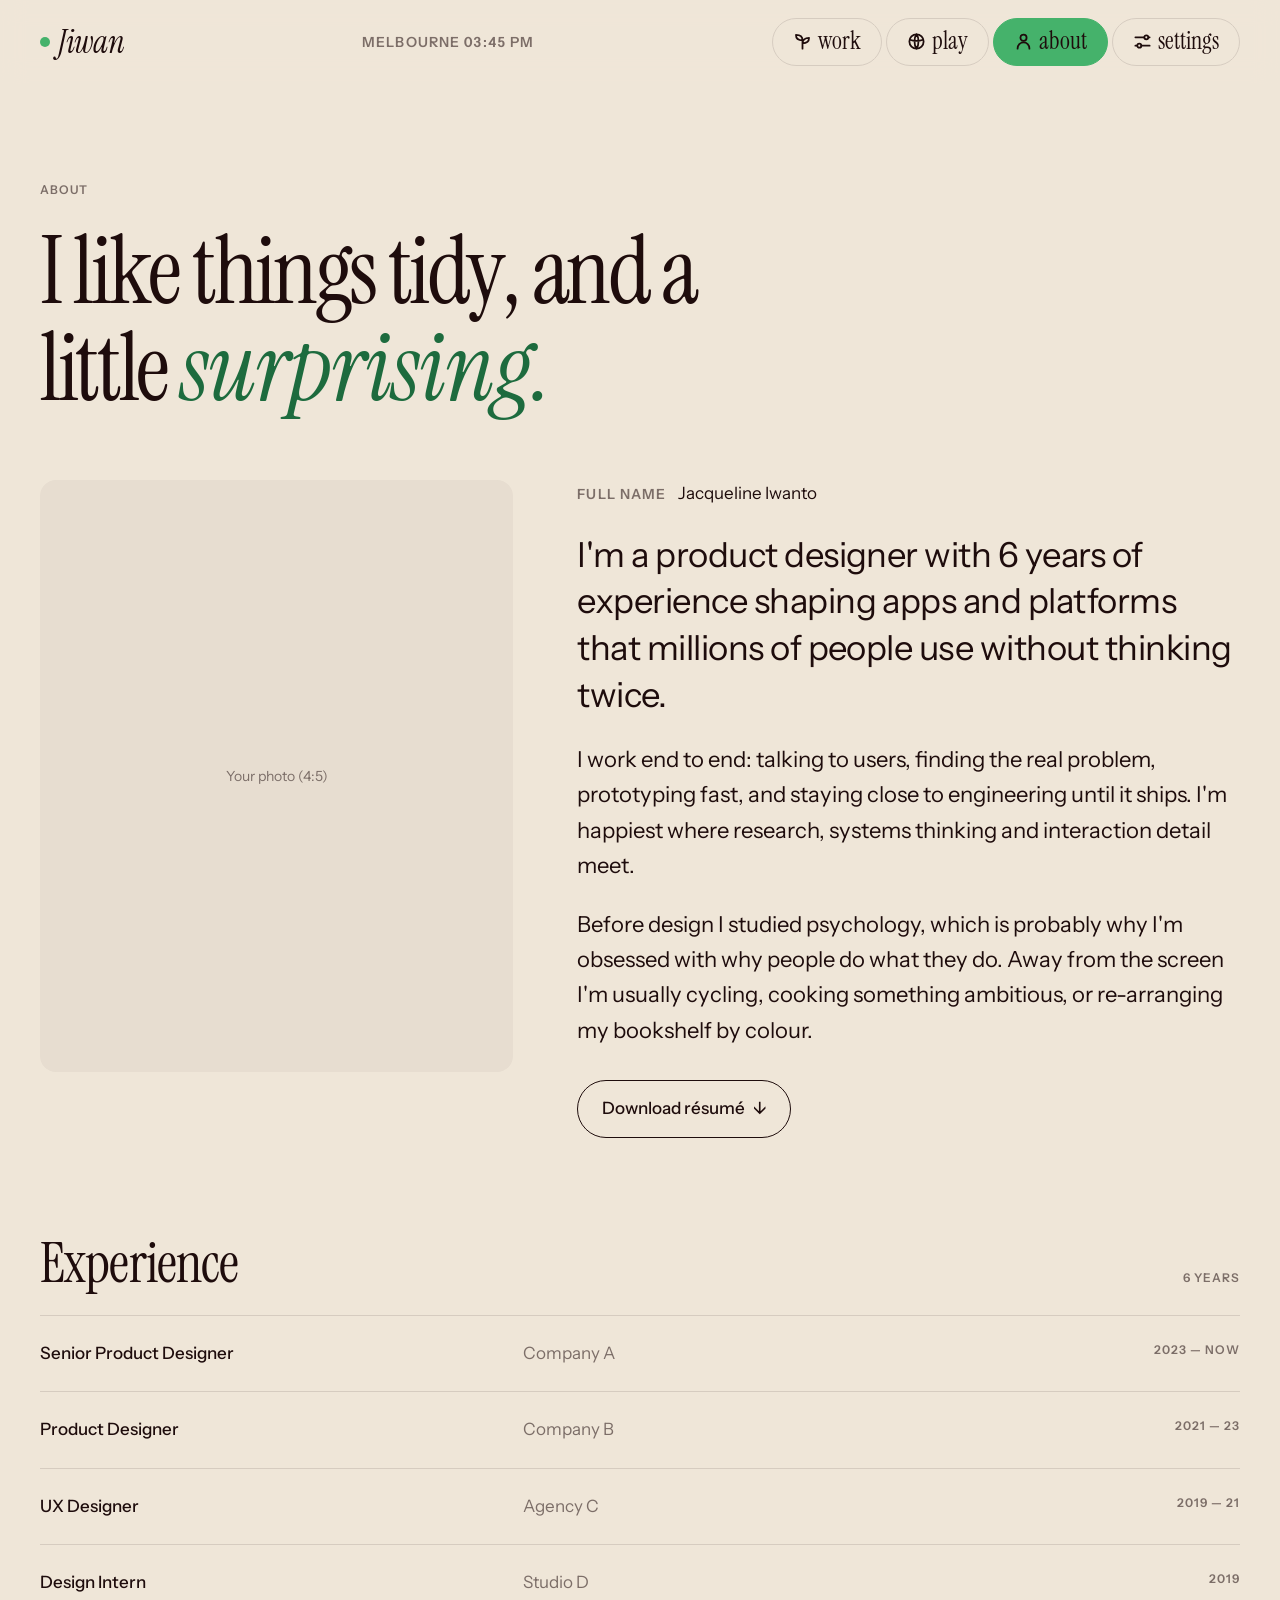
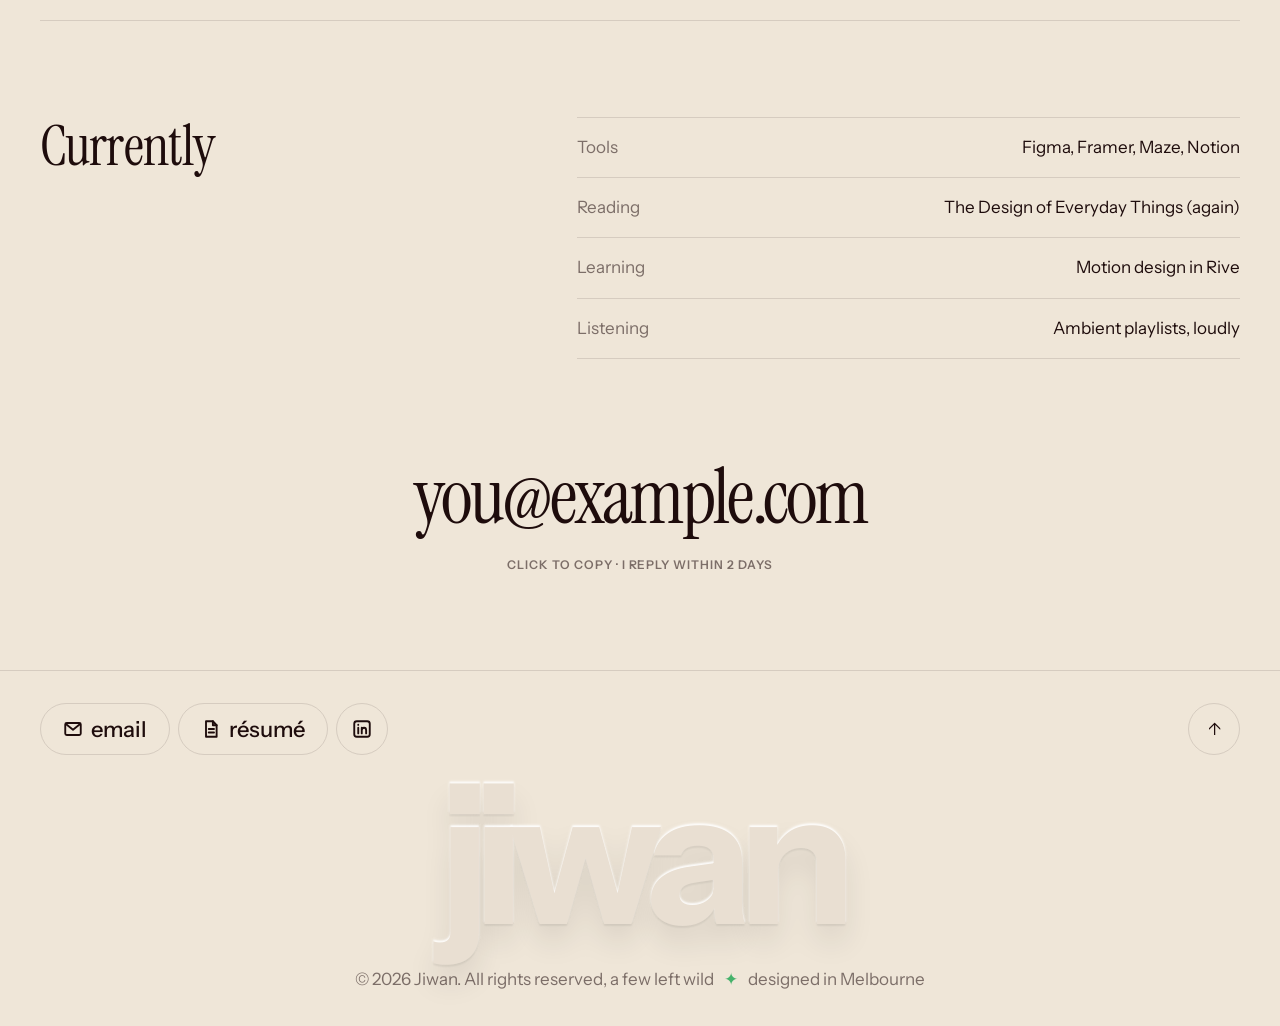
==== commit dda58802: "let us see" ====
--- a/about.html
+++ b/about.html
@@ -3,10 +3,10 @@
 <head>
   <meta charset="utf-8">
   <meta name="viewport" content="width=device-width, initial-scale=1">
-  <title>About · Your Name</title>
-  <meta name="description" content="About Your Name, product designer.">
-  <meta name="theme-color" content="#f3f2ee" media="(prefers-color-scheme: light)">
-  <meta name="theme-color" content="#161615" media="(prefers-color-scheme: dark)">
+  <title>About · Jiwan</title>
+  <meta name="description" content="About Jiwan, product designer.">
+  <meta name="theme-color" content="#efe6d8" media="(prefers-color-scheme: light)">
+  <meta name="theme-color" content="#1e0c0c" media="(prefers-color-scheme: dark)">
   <link rel="preconnect" href="https://fonts.googleapis.com">
   <link rel="preconnect" href="https://fonts.gstatic.com" crossorigin>
   <link href="https://fonts.googleapis.com/css2?family=Instrument+Sans:wght@400;500;600;700&family=Instrument+Serif:ital@0;1&family=Silkscreen&display=swap" rel="stylesheet">
@@ -20,6 +20,7 @@
       var html = document.documentElement, prefs = {};
       html.classList.add('js');
       try { prefs = JSON.parse(localStorage.getItem('site-prefs')) || {}; } catch (e) {}
+      if (prefs.theme && prefs.theme !== 'auto') html.setAttribute('data-theme', prefs.theme);
       if (prefs.motion) html.setAttribute('data-motion', prefs.motion);
       if (prefs.text && prefs.text !== 'default') html.setAttribute('data-text', prefs.text);
       if (prefs.contrast) html.setAttribute('data-contrast', 'high');
@@ -42,10 +43,10 @@
        Same on every page; only aria-current (the green pill) moves. -->
   <header class="site-header">
     <div class="wrap">
-      <a href="index.html" class="logo" aria-label="Your Name, home" data-pt="hello">
-        <span class="logo-dot"></span>Your Name
+      <a href="index.html" class="logo" aria-label="Jiwan, home" data-pt="hello">
+        <span class="logo-dot"></span>Jiwan
       </a>
-      <span class="label header-time" data-clock data-tz="Europe/London">London</span>
+      <span class="label header-time" data-clock data-tz="Australia/Melbourne">Melbourne</span>
       <nav aria-label="Main">
         <ul class="nav">
           <li><a href="index.html" data-pt="work"><svg viewBox="0 0 16 16" aria-hidden="true"><path d="M8 14V7M8 7C8 4.2 6.2 2.5 2.5 2.5 2.5 5.5 4.6 7 8 7ZM8 9.5c0-2.6 2-4.6 5.5-4.6 0 2.8-2 4.6-5.5 4.6Z"/></svg><span class="nav-label">work</span></a></li>
@@ -69,7 +70,7 @@
 
     <!-- ======================= PORTRAIT + BIO ========================
          Portrait: replace the placeholder span with
-           <img src="images/portrait.jpg" alt="Your Name smiling">
+           <img src="images/portrait.jpg" alt="Jiwan smiling">
          The first bio paragraph is styled larger as an intro. -->
     <section class="wrap">
       <div class="about-grid">
@@ -79,6 +80,7 @@
         </div>
 
         <div class="bio" data-reveal style="--delay: 1">
+          <div class="full-name"><span class="label">Full name</span> Jacqueline Iwanto</div>
           <p>
             I'm a product designer with 6 years of experience shaping apps and
             platforms that millions of people use without thinking twice.
@@ -133,19 +135,9 @@
          Social links live in the footer pills below. -->
     <section id="contact" class="contact-block wrap">
       <h2 class="visually-hidden">Contact</h2>
-      <div class="contact-grid">
-        <div class="col-wide" data-reveal>
-          <a href="mailto:you@example.com" class="email-big" data-copy="you@example.com" data-cursor="Copy">you@example.com</a>
-          <p class="label email-hint">Click to copy · I reply within 2 days</p>
-        </div>
-        <div class="col-narrow" data-reveal style="--delay: 1">
-          <ul class="facts">
-            <li><span class="muted">Looking for</span><span>Full-time product roles</span></li>
-            <li><span class="muted">Also open to</span><span>Freelance projects</span></li>
-            <li><span class="muted">Based in</span><span>London, UK</span></li>
-            <li><span class="muted">My time</span><span class="label" data-clock data-tz="Europe/London"></span></li>
-          </ul>
-        </div>
+      <div class="contact-center" data-reveal>
+        <a href="mailto:you@example.com" class="email-big" data-copy="you@example.com" data-cursor="Copy">you@example.com</a>
+        <p class="label email-hint">Click to copy · I reply within 2 days</p>
       </div>
     </section>
   </main>
@@ -161,12 +153,11 @@
           <li><a class="pill" href="mailto:you@example.com" data-copy="you@example.com"><svg viewBox="0 0 16 16" aria-hidden="true"><rect x="1.8" y="3.2" width="12.4" height="9.6" rx="1.2"/><path d="m2.3 4 5.7 4.6L13.7 4"/></svg>email</a></li>
           <li><a class="pill" href="resume.pdf"><svg viewBox="0 0 16 16" aria-hidden="true"><path d="M4 1.8h5.5L12.5 5v9.2H4Z"/><path d="M9.5 1.8V5h3M6.2 8h4.2M6.2 10.8h4.2"/></svg>résumé</a></li>
           <li><a class="pill pill--icon" href="https://www.linkedin.com/in/your-handle" target="_blank" rel="noopener" aria-label="LinkedIn"><svg viewBox="0 0 16 16" aria-hidden="true"><rect x="1.8" y="1.8" width="12.4" height="12.4" rx="2"/><path d="M5 7v4.5M5 4.6v.1M7.8 11.5V7m0 2c0-1.2.8-2 1.9-2s1.6.8 1.6 2v2.5"/></svg></a></li>
-          <li><a class="pill pill--icon" href="https://x.com/your-handle" target="_blank" rel="noopener" aria-label="X"><svg viewBox="0 0 16 16" aria-hidden="true"><path d="M2.6 2.6h3.2l7.6 10.8h-3.2ZM13 2.6 9 7.2M7 8.8l-4 4.6"/></svg></a></li>
         </ul>
         <a href="#" class="to-top" aria-label="Back to top">↑</a>
       </div>
-      <p class="wordmark" data-liquid aria-hidden="true">yourname</p>
-      <p class="footer-note">© <span data-year></span> Your Name. All rights reserved, a few left wild <span class="spark">✦</span> made by a human <span class="spark">✦</span> designed in London</p>
+      <p class="wordmark" data-liquid aria-hidden="true">jiwan</p>
+      <p class="footer-note">© <span data-year></span> Jiwan. All rights reserved, a few left wild <span class="spark">✦</span> designed in Melbourne</p>
     </div>
     <svg class="liquid-defs" width="0" height="0" aria-hidden="true" focusable="false">
       <filter id="liquid" x="-10%" y="-20%" width="120%" height="140%">
--- a/styles.css
+++ b/styles.css
@@ -36,10 +36,10 @@
 :root {
   /* --- Raw palette ------------------------------------------------- */
   /* Never pure black/white: slightly warm neutrals feel softer. */
-  --ink:        #161615;   /* off-black */
-  --paper:      #f3f2ee;   /* off-white */
-  --green:      #1fa35c;   /* the one accent colour */
-  --green-deep: #137a42;   /* darker green for small text on paper (meets contrast) */
+  --ink:        #1e0c0c;   /* deep wine-brown: text in light mode, background in dark mode */
+  --paper:      #efe6d8;   /* cream: background in light mode, text in dark mode */
+  --green:      #45b26b;   /* the one accent colour: a bright leaf green */
+  --green-deep: #1d6b3e;   /* darker green for small text on cream (meets contrast) */
 
   /* --- Semantic colours (use THESE in components) ------------------ */
   --bg:         var(--paper);
@@ -49,7 +49,7 @@
   --surface:    color-mix(in srgb, var(--fg) 4%,  var(--bg));  /* cards, placeholders */
   --accent:     var(--green);
   --accent-text: var(--green-deep);  /* accent used as text */
-  --on-accent:  var(--paper);        /* text sitting on green */
+  --on-accent:  var(--ink);          /* dark text on the bright green (better contrast) */
   --selection:  color-mix(in srgb, var(--green) 30%, transparent);
 
   /* --- Typography ---------------------------------------------------- */
@@ -105,18 +105,31 @@
   --dur-med:  360ms;
   --dur-slow: 800ms;
 
-  --header-h: 72px;
+  --header-h: 84px;
 }
 
 /* Dark mode: swap the neutrals, brighten the green so it still pops. */
+/* Theme: follows the device unless Settings forces one
+   (<html data-theme="light|dark">). The dark values appear twice: once
+   for "auto + device is dark", once for "forced dark". */
+:root { color-scheme: light; }
 @media (prefers-color-scheme: dark) {
-  :root {
+  :root:not([data-theme="light"]) {
+    color-scheme: dark;
     --bg:          var(--ink);
     --fg:          var(--paper);
-    --accent:      #3fd17f;
-    --accent-text: #3fd17f;
+    --accent:      #7fe3a1;
+    --accent-text: #7fe3a1;
     --on-accent:   var(--ink);
   }
+}
+:root[data-theme="dark"] {
+  color-scheme: dark;
+  --bg:          var(--ink);
+  --fg:          var(--paper);
+  --accent:      #7fe3a1;
+  --accent-text: #7fe3a1;
+  --on-accent:   var(--ink);
 }
 
 
@@ -230,7 +243,9 @@
 /* Logo: the green dot spins and bounces on hover. */
 .logo {
   display: inline-flex; align-items: center; gap: var(--space-2);
-  font-weight: 600; letter-spacing: -0.01em;
+  /* Logo: the site's italic serif (same voice as "visual" and "who i am") */
+  font-family: var(--font-serif); font-style: italic;
+  font-size: 2rem; font-weight: 400; letter-spacing: -0.01em; line-height: 1;
 }
 .logo-dot {
   width: 10px; height: 10px; border-radius: 50%;
@@ -244,19 +259,19 @@
 .nav { display: flex; gap: var(--space-1); }
 .nav a, .nav button {
   display: inline-flex; align-items: center; gap: 6px;
-  padding: 5px 14px 6px;
+  padding: 8px 20px 9px;
   border: 1px solid var(--line);
   border-radius: var(--radius-pill);
   background: var(--bg);
   font-family: var(--font-serif);
-  font-size: 1.15rem;
+  font-size: 1.5rem;
   line-height: 1.2;
   color: var(--fg);
   transition: background var(--dur-fast), color var(--dur-fast), border-color var(--dur-fast),
               transform var(--dur-med) var(--ease-spring);
 }
 .nav svg {
-  width: 15px; height: 15px; flex: none;
+  width: 19px; height: 19px; flex: none;
   fill: none; stroke: currentColor; stroke-width: 1.5; stroke-linecap: round; stroke-linejoin: round;
   transition: transform var(--dur-med) var(--ease-spring);
 }
@@ -269,7 +284,7 @@
 .nav a:active, .nav button:active { transform: scale(0.94); }
 .nav a[aria-current="page"] { background: var(--accent); border-color: var(--accent); color: var(--on-accent); }
 
-.header-time { font-variant-numeric: tabular-nums; white-space: nowrap; }
+.header-time { font-variant-numeric: tabular-nums; white-space: nowrap; font-size: var(--text-sm); }
 .logo { white-space: nowrap; }
 /* The clock steps aside before the nav runs out of room. */
 @media (max-width: 1000px) { .header-time { display: none; } }
@@ -287,8 +302,9 @@
 @media (max-width: 380px) {
   .site-header .wrap { gap: var(--space-2); padding-inline: 12px; }
   .nav { gap: 2px; }
-  .logo { font-size: 14px; gap: 6px; }
-  .site-header .nav a, .site-header .nav button { padding: 7px 8px; }
+  .logo { font-size: 1.45rem; gap: 6px; }
+  .site-header .nav a, .site-header .nav button,
+  html[data-text] .site-header .nav a, html[data-text] .site-header .nav button { padding: 7px 8px; }
 }
 @media (max-width: 860px) {
   html[data-text] .nav-label {
@@ -306,7 +322,7 @@
   padding: 0.85em 1.4em;
   border-radius: var(--radius-pill);
   border: 1px solid var(--fg);
-  font-size: var(--text-sm); font-weight: 500;
+  font-size: var(--text-base); font-weight: 500;
   transition: background var(--dur-fast), color var(--dur-fast),
               transform var(--dur-med) var(--ease-spring);
 }
@@ -330,7 +346,9 @@
 .hero {
   position: relative;
   display: flex; flex-direction: column;
-  padding-block: var(--space-3) var(--space-8); /* sits close under the header */
+  /* Fills the first screen, so the scroll hint lands at the bottom edge. */
+  min-height: calc(100svh - var(--header-h));
+  padding-block: var(--space-3) var(--space-5); /* sits close under the header */
 }
 .hero-meta {
   display: flex; flex-wrap: wrap; gap: var(--space-2) var(--space-5);
@@ -348,10 +366,10 @@
 }
 
 .hero-title {
-  font-size: var(--text-3xl);
+  font-size: clamp(2.6rem, 1.5rem + 4.1vw, 5.3rem); /* a notch below the other page titles */
   line-height: var(--leading-tight);
   letter-spacing: var(--tracking-tight);
-  max-width: 14ch;
+  max-width: 16ch;
 }
 .hero-title .voice { letter-spacing: -0.02em; }
 
@@ -370,7 +388,7 @@
   flex: none;
   padding: var(--space-2) 0;
   font-family: var(--font-label);
-  font-size: clamp(0.8rem, 0.72rem + 0.3vw, 1rem);
+  font-size: clamp(0.85rem, 0.74rem + 0.4vw, 1.15rem);
   font-weight: 600;
   text-transform: uppercase;
   letter-spacing: 0.08em;
@@ -431,6 +449,25 @@
 }
 .hero-lead { max-width: 42ch; font-size: var(--text-lg); color: var(--muted); }
 
+/* "Scroll to see work" hint pinned to the bottom of the first screen.
+   The mouse wheel bobs; the whole hint fades once you start scrolling. */
+.scroll-hint {
+  order: 2; /* always last */
+  align-self: center;
+  margin-top: auto;           /* pushes it to the bottom of the hero */
+  padding-top: var(--space-6);
+  display: grid; justify-items: center; gap: var(--space-2);
+  color: var(--muted);
+  font-size: var(--text-sm); font-weight: 600;
+  transition: opacity var(--dur-med) var(--ease-out), color var(--dur-fast);
+}
+.scroll-hint:hover { color: var(--fg); }
+.scroll-hint svg { width: 22px; height: 32px; fill: none; stroke: currentColor; stroke-width: 1.6; stroke-linecap: round; stroke-linejoin: round; }
+.scroll-hint .wheel { animation: wheel 1.8s var(--ease-out) infinite; }
+@keyframes wheel { 0%, 100% { transform: translateY(-2px); opacity: 1; } 60% { transform: translateY(4px); opacity: 0.3; } }
+.scroll-hint.is-gone { opacity: 0; pointer-events: none; }
+html[data-motion="calm"] .scroll-hint .wheel { animation: none; }
+
 /* Split letters (JS wraps each character in .char). Hovering a letter
    makes it hop; the random rotation comes from --r set in script.js. */
 .char {
@@ -451,11 +488,31 @@
 /* Quiet outlined shapes at rest. Grab one and it turns green and can be
    thrown around. Positions are percentages of the hero. */
 .stickers { position: absolute; inset: 0; pointer-events: none; }
-/* In the home hero the stickers get their own band: it fills the empty
-   space above the tabs, so they can never cover the headline. */
-.hero .stickers { position: relative; inset: auto; flex: 0 0 96px; margin-bottom: var(--space-3); }
-.hero .sticker--circle { width: 64px; height: 64px; }
-.hero .sticker--square { width: 52px; height: 52px; }
+/* Home hero: the stickers get their own band between the header and the
+   tabs: a gap under the nav, then the band, then the tabs. Right-aligned,
+   so they never sit on the headline. */
+.hero .stickers {
+  position: relative; inset: auto;
+  align-self: flex-end;
+  flex: 0 0 130px;
+  width: min(560px, 56%);
+  margin-top: var(--space-6);     /* the gap under work / play / about */
+  margin-bottom: var(--space-6);  /* space before the tabs */
+  z-index: 1;
+}
+.hero .sticker--circle { width: 80px; height: 80px; }
+.hero .sticker--square { width: 60px; height: 60px; }
+/* Short screens (e.g. 1280x720 / 1280x800 laptops): a slimmer band and
+   smaller stickers, so the scroll hint still fits on the first screen. */
+@media (max-height: 860px) {
+  .hero .stickers { flex-basis: 76px; margin-top: var(--space-4); margin-bottom: var(--space-2); }
+  .hero-panel .hero-title { font-size: min(clamp(2.6rem, 1.5rem + 4.1vw, 5.3rem), 9vh); }
+  .hero .sticker--circle { width: 60px; height: 60px; }
+  .hero .sticker--square { width: 48px; height: 48px; font-size: 1.2rem; }
+  .hero .sticker--star { width: 56px; height: 56px; font-size: 2rem; }
+  .hero .sticker--pill { padding: 8px 16px; }
+  .hero .sticker--desktop { display: none; } /* just the circle and star here */
+}
 .sticker {
   position: absolute;
   pointer-events: auto;
@@ -464,7 +521,7 @@
   background: var(--bg);
   color: var(--muted);
   font-family: var(--font-label);
-  font-size: var(--text-xs);
+  font-size: var(--text-sm);
   user-select: none;
   touch-action: none;
   cursor: grab;
@@ -480,7 +537,7 @@
   z-index: 5;
 }
 .sticker--circle { width: 84px; height: 84px; border-radius: 50%; }
-.sticker--pill   { padding: 10px 18px; border-radius: var(--radius-pill); }
+.sticker--pill   { padding: 12px 22px; border-radius: var(--radius-pill); }
 .sticker--square { width: 64px; height: 64px; border-radius: var(--radius-sm); font-size: 1.5rem; }
 .sticker--star   { width: 72px; height: 72px; border: 0; background: none; font-size: 2.5rem; color: var(--line); }
 .sticker--star:hover { color: var(--accent); }
@@ -563,6 +620,141 @@
   transition: border-color var(--dur-fast), color var(--dur-fast);
 }
 .card:hover .tag { border-color: var(--fg); color: var(--fg); }
+
+
+/* ---------- 5f-b. Project stages (Selected work on the home page) ----
+   One project per row. At rest the screenshot sits low and soft behind
+   frosted glass. When the project is in focus (hovered, or scrolled to
+   the middle of the screen: script.js adds .is-active) the screenshot
+   rises out of the panel, sharpens, and the tags fly to the corners.
+   With Motion set to Calm/Still everything simply shows in focus.     */
+#work { overflow-x: clip; } /* tags may poke past the edges; never cause sideways scroll */
+.work-list {
+  /* Panel tints, mixed from the theme colours so they work light + dark */
+  --tint-1: color-mix(in srgb, var(--accent) 16%, var(--bg));
+  --tint-2: color-mix(in srgb, #353125 28%, var(--bg));   /* olive */
+  --tint-3: color-mix(in srgb, #856f57 30%, var(--bg));   /* taupe */
+  --tint-4: color-mix(in srgb, #402120 26%, var(--bg));   /* wine */
+  display: grid;
+  gap: clamp(9rem, 16vw, 14rem); /* enough room for flying tags not to touch the project above */
+  max-width: 980px;
+  margin-inline: auto;
+  padding-top: clamp(4rem, 9vw, 7rem); /* room for the first screenshot to pop up */
+}
+.project { display: block; }
+
+.project-stage {
+  position: relative;
+  container-type: inline-size; /* lets tag positions use cqw (1% of the panel width) */
+  aspect-ratio: 16 / 7.5;
+  border-radius: var(--radius-lg);
+  background: var(--tint);
+  isolation: isolate;
+  /* Clip only the bottom edge, so the glass can slide away downwards
+     while the screenshot and tags are free to rise above the panel. */
+  clip-path: inset(-80% -30% 0 -30% round 0 0 var(--radius-lg) var(--radius-lg));
+}
+
+/* The desktop "browser window" */
+.project-screen {
+  position: absolute; left: 50%; top: 24%; z-index: 2;
+  width: 62%;
+  border-radius: 10px;
+  overflow: hidden;
+  background: var(--bg);
+  box-shadow: 0 0 0 1px color-mix(in srgb, var(--fg) 10%, transparent), 0 18px 40px -20px rgba(0, 0, 0, 0.35);
+  transform: translate(-50%, 0) scale(0.92);
+  filter: blur(1.5px) saturate(0.85);
+  transition: transform 750ms var(--ease-spring), filter 500ms var(--ease-out), box-shadow 500ms var(--ease-out);
+}
+.project-bar {
+  display: flex; align-items: center; gap: 5px;
+  height: 22px; padding: 0 10px;
+  background: color-mix(in srgb, var(--fg) 5%, var(--bg));
+  border-bottom: 1px solid var(--line);
+}
+.project-bar i { width: 7px; height: 7px; border-radius: 50%; background: color-mix(in srgb, var(--fg) 20%, var(--bg)); }
+.project-bar span { margin-left: 10px; width: 38%; height: 9px; border-radius: var(--radius-pill); background: color-mix(in srgb, var(--fg) 8%, var(--bg)); }
+.project-shot { position: relative; aspect-ratio: 16 / 10; background: var(--surface); }
+.project-shot img { width: 100%; height: 100%; object-fit: cover; }
+
+/* Frosted glass over the lower part of the panel, fading into the page */
+.project-glass {
+  position: absolute; left: 0; right: 0; bottom: 0; z-index: 3;
+  height: 60%;
+  background: linear-gradient(to bottom, color-mix(in srgb, var(--tint) 30%, transparent), var(--bg) 96%);
+  backdrop-filter: blur(14px); -webkit-backdrop-filter: blur(14px);
+  border-top: 1px solid color-mix(in srgb, #fff 50%, transparent);
+  border-radius: var(--radius-lg) var(--radius-lg) 0 0;
+  transition: transform 750ms var(--ease-spring);
+}
+
+/* Tags tucked behind the screenshot (--s*) that fly out (--t*) */
+.project-tag {
+  position: absolute; left: 50%; top: 40%; z-index: 1;
+  padding: 7px 18px 9px;
+  border-radius: 12px;
+  background: color-mix(in srgb, var(--accent) 55%, var(--tint));
+  color: var(--on-accent);
+  font-family: var(--font-serif); font-size: clamp(1rem, 0.8rem + 0.8vw, 1.45rem);
+  white-space: nowrap;
+  box-shadow: 0 8px 18px -8px rgba(0, 0, 0, 0.3);
+  transform: translate(-50%, -50%) translate(var(--sx), var(--sy)) rotate(var(--sr)) scale(0.85);
+  transition: transform 800ms var(--ease-spring);
+  transition-delay: calc(var(--i, 0) * 45ms);
+}
+.project-tag:nth-child(1) { --i: 0; --sx: -14cqw; --sy: -6cqw; --sr: -8deg; --tx: -40cqw; --ty: -32cqw; --tr: -12deg; }
+.project-tag:nth-child(2) { --i: 1; --sx: -10cqw; --sy:  0cqw; --sr:  6deg; --tx: -44cqw; --ty:  -4cqw; --tr:  8deg; }
+.project-tag:nth-child(3) { --i: 2; --sx:  14cqw; --sy: -6cqw; --sr:  8deg; --tx:  40cqw; --ty: -32cqw; --tr: 10deg; }
+.project-tag:nth-child(4) { --i: 3; --sx:  10cqw; --sy:  0cqw; --sr: -8deg; --tx:  44cqw; --ty: -2cqw;  --tr: -16deg; }
+
+/* In focus */
+:is(.project.is-active, .project:hover, .project:focus-visible,
+    html[data-motion="calm"] .project, html[data-motion="still"] .project) .project-screen {
+  transform: translate(-50%, -40%) scale(1);
+  filter: none;
+  box-shadow: 0 0 0 1px color-mix(in srgb, var(--fg) 10%, transparent), 0 40px 80px -30px rgba(0, 0, 0, 0.45);
+}
+:is(.project.is-active, .project:hover, .project:focus-visible,
+    html[data-motion="calm"] .project, html[data-motion="still"] .project) .project-glass {
+  transform: translateY(58%);
+}
+:is(.project.is-active, .project:hover, .project:focus-visible,
+    html[data-motion="calm"] .project, html[data-motion="still"] .project) .project-tag {
+  transform: translate(-50%, -50%) translate(var(--tx), var(--ty)) rotate(var(--tr)) scale(1);
+}
+
+.project-title {
+  margin: var(--space-6) auto 0;
+  max-width: none; /* as wide as the panel above */
+  text-align: center;
+  text-wrap: balance;
+  font-family: var(--font-serif); font-style: italic; font-weight: 400;
+  font-size: clamp(1.6rem, 1.1rem + 1.8vw, 2.5rem);
+  line-height: 1.12; letter-spacing: -0.01em;
+  transition: color var(--dur-fast);
+}
+.project:hover .project-title { color: var(--accent-text); }
+.project-kicker {
+  display: flex; flex-wrap: wrap; justify-content: center; row-gap: 4px;
+  margin-top: var(--space-3);
+  font-weight: 500;
+}
+.project-kicker span + span::before { content: "·"; margin-inline: 0.7em; color: var(--muted); }
+
+@media (max-width: 860px) {
+  .project-stage { aspect-ratio: 4 / 2.6; }
+  .project-screen { width: 68%; top: 26%; }
+  .project-tag { padding: 5px 12px 6px; }
+  .project-tag:nth-child(1) { --tx: -30cqw; --ty: -38cqw; }
+  .project-tag:nth-child(2) { --tx: -42cqw; --ty:   2cqw; }
+  .project-tag:nth-child(3) { --tx:  30cqw; --ty: -38cqw; }
+  .project-tag:nth-child(4) { --tx:  42cqw; --ty:   4cqw; }
+}
+@media (max-width: 600px) {
+  .project-kicker { column-gap: var(--space-4); font-size: var(--text-sm); }
+  .project-kicker span + span::before { display: none; }
+}
 
 
 /* ---------- 5g. Marquee --------------------------------------------- */
@@ -646,7 +838,7 @@
 .footer-note {
   margin-top: var(--space-5);
   text-align: center;
-  font-size: var(--text-sm);
+  font-size: var(--text-base);
   color: var(--muted);
 }
 .footer-note .spark { color: var(--accent); margin-inline: 0.4em; }
@@ -660,12 +852,18 @@
 .to-top:hover { transform: rotate(-360deg) scale(1.1); background: var(--accent); color: var(--on-accent); border-color: var(--accent); }
 
 @media (prefers-color-scheme: dark) {
-  .wordmark {
+  html:not([data-theme="light"]) .wordmark {
     text-shadow:
       0 -2px 2px rgba(255, 255, 255, 0.06),
       0 3px 3px rgba(0, 0, 0, 0.5),
       0 18px 30px rgba(0, 0, 0, 0.45);
   }
+}
+html[data-theme="dark"] .wordmark {
+  text-shadow:
+    0 -2px 2px rgba(255, 255, 255, 0.06),
+    0 3px 3px rgba(0, 0, 0, 0.5),
+    0 18px 30px rgba(0, 0, 0, 0.45);
 }
 
 
@@ -711,7 +909,7 @@
   position: absolute; left: 30px; top: 40px;
   display: none;
   padding: 4px 7px 3px;
-  background: var(--accent); color: #161615;
+  background: var(--accent); color: #1e0c0c;
   font-family: "Silkscreen", var(--font-label);
   font-size: 11px; line-height: 1.2;
   text-transform: uppercase; letter-spacing: 0.04em;
@@ -794,7 +992,7 @@
   --overlap: clamp(120px, 18vw, 280px);
 }
 .cs-hero {
-  --hero-ink: #f3f2ee;
+  --hero-ink: #efe6d8;
 
   position: relative;
   isolation: isolate;
@@ -804,10 +1002,10 @@
   text-align: center;
   color: var(--hero-ink);
   background:
-    radial-gradient(90% 70% at 50% -10%, #0c2116 0%, transparent 65%),
-    radial-gradient(60% 70% at 8% 100%, #5f9767 0%, transparent 70%),
-    radial-gradient(55% 60% at 95% 95%, #7aa56c 0%, transparent 70%),
-    linear-gradient(180deg, #10291b 0%, #2b583a 55%, #578a5b 100%);
+    radial-gradient(90% 70% at 50% -10%, #181611 0%, transparent 65%),
+    radial-gradient(60% 70% at 8% 100%, #6f6748 0%, transparent 70%),
+    radial-gradient(55% 60% at 95% 95%, #856f57 0%, transparent 70%),
+    linear-gradient(180deg, #1d1a14 0%, #353125 55%, #5d573f 100%);
 }
 /* Cursor-following glow */
 .cs-hero::before {
@@ -827,7 +1025,7 @@
 
 .back {
   display: inline-flex; gap: var(--space-2);
-  color: var(--muted); font-size: var(--text-sm);
+  color: var(--muted); font-size: var(--text-lg); font-weight: 500;
   transition: color var(--dur-fast);
 }
 .back:hover { color: var(--fg); }
@@ -868,7 +1066,7 @@
 .cs-cover-wrap .shot-media { box-shadow: 0 30px 80px -20px rgba(8, 30, 16, 0.45); }
 
 /* Intro under the cover: lead paragraph + role/team/timeline strip */
-.cs-intro { padding-top: var(--space-8); }
+.cs-intro { padding-block: var(--space-8) var(--space-8); } /* room before the next section's line */
 .cs-lead {
   max-width: 30ch;
   font-family: var(--font-serif);
@@ -888,17 +1086,17 @@
 .site-header--over:not(.is-scrolled) {
   background: transparent;
   backdrop-filter: none; -webkit-backdrop-filter: none;
-  color: #f3f2ee;
+  color: #efe6d8;
 }
 .site-header--over:not(.is-scrolled) .header-time { color: rgba(243, 242, 238, 0.7); }
-.site-header--over:not(.is-scrolled) .nav a, .site-header--over:not(.is-scrolled) .nav button { color: #f3f2ee; background: rgba(255, 255, 255, 0.08); border-color: rgba(255, 255, 255, 0.22); }
-.site-header--over:not(.is-scrolled) .nav a:hover, .site-header--over:not(.is-scrolled) .nav button:hover { border-color: #f3f2ee; }
-.site-header--over:not(.is-scrolled) .nav a[aria-current="page"] { background: #5fe39a; border-color: #5fe39a; color: #10291b; }
-.site-header--over:not(.is-scrolled) .logo-dot { background: #5fe39a; }
+.site-header--over:not(.is-scrolled) .nav a, .site-header--over:not(.is-scrolled) .nav button { color: #efe6d8; background: rgba(255, 255, 255, 0.08); border-color: rgba(255, 255, 255, 0.22); }
+.site-header--over:not(.is-scrolled) .nav a:hover, .site-header--over:not(.is-scrolled) .nav button:hover { border-color: #efe6d8; }
+.site-header--over:not(.is-scrolled) .nav a[aria-current="page"] { background: #7fe3a1; border-color: #7fe3a1; color: #1d1a14; }
+.site-header--over:not(.is-scrolled) .logo-dot { background: #7fe3a1; }
 /* Once you start scrolling (but are still over the green), the header
    turns into dark frosted glass so hero text can't clash with it. */
 .site-header--over.is-moved:not(.is-scrolled) {
-  background: rgba(12, 33, 22, 0.55);
+  background: rgba(24, 22, 17, 0.6);
   backdrop-filter: blur(14px); -webkit-backdrop-filter: blur(14px);
 }
 .site-header { transition: background var(--dur-med), color var(--dur-med); }
@@ -966,7 +1164,7 @@
 .shot figcaption {
   display: flex; gap: var(--space-3);
   margin-top: var(--space-3);
-  font-size: var(--text-sm); color: var(--muted);
+  font-size: var(--text-base); color: var(--muted);
 }
 
 /* Aspect-ratio helpers: add one to a .shot to override its default. */
@@ -1010,7 +1208,7 @@
   gap: var(--space-6);
 }
 .cs-block-head { grid-column: 1 / span 4; align-self: start; position: sticky; top: calc(var(--header-h) + var(--space-5)); }
-.cs-block-head .label { display: block; margin-bottom: var(--space-3); }
+.cs-block-head .label { display: block; margin-bottom: var(--space-3); font-size: var(--text-base); }
 .cs-block-head h2 { font-size: var(--text-2xl); }
 .cs-block-body { grid-column: 6 / -1; }
 .cs-block-body p { font-size: var(--text-lg); }
@@ -1035,15 +1233,23 @@
 .did-list li:hover::before { transform: scale(1.3) rotate(-12deg); background: var(--accent); color: var(--on-accent); }
 
 /* Pull quote */
+/* Pull quote: centred, wide and calm, with one big green opening mark. */
 .cs-quote {
-  margin-block: var(--space-8);
+  margin: var(--space-8) auto;
+  max-width: 52ch;
+  text-align: center;
+  text-wrap: balance;
   font-family: var(--font-serif); font-style: italic;
-  font-size: var(--text-2xl); line-height: 1.2;
-  max-width: 26ch;
-}
-.cs-quote::before { content: "“"; color: var(--accent-text); }
-.cs-quote::after  { content: "”"; color: var(--accent-text); }
-.cs-quote cite { display: block; margin-top: var(--space-4); font-family: var(--font-label); font-style: normal; font-size: var(--text-xs); text-transform: uppercase; letter-spacing: var(--tracking-label); color: var(--muted); }
+  font-size: clamp(1.4rem, 1.05rem + 1.3vw, 2.1rem); line-height: 1.3;
+}
+.cs-quote::before {
+  content: "“";
+  display: block;
+  height: 0.6em; margin-bottom: var(--space-3);
+  font-size: 2.4em; line-height: 1;
+  color: var(--accent-text);
+}
+.cs-quote cite { display: block; margin-top: var(--space-4); font-family: var(--font-label); font-style: normal; font-size: var(--text-sm); text-transform: uppercase; letter-spacing: var(--tracking-label); color: var(--muted); }
 
 /* Results numbers (count up when scrolled into view) */
 .stats { display: grid; grid-template-columns: repeat(3, 1fr); gap: var(--space-5); margin-top: var(--space-6); }
@@ -1195,9 +1401,9 @@
 .portrait:hover { transform: rotate(-2deg) scale(1.01); border-radius: var(--radius-lg); }
 .portrait-tag {
   position: absolute; right: -12px; bottom: 32px;
-  padding: 8px 16px; border-radius: var(--radius-pill);
+  padding: 10px 20px; border-radius: var(--radius-pill);
   background: var(--accent); color: var(--on-accent);
-  font-family: var(--font-label); font-size: var(--text-xs);
+  font-family: var(--font-label); font-size: var(--text-base); font-weight: 600;
   rotate: 8deg;
   scale: 0;
   transition: scale var(--dur-med) var(--ease-spring);
@@ -1205,8 +1411,15 @@
 .portrait:hover .portrait-tag { scale: 1; }
 
 .bio p { font-size: var(--text-lg); }
+/* Small "Full name · Jacqueline Iwanto" line above the bio */
+.full-name {
+  display: flex; align-items: baseline; gap: var(--space-3);
+  margin-bottom: var(--space-5);
+  font-size: var(--text-base);
+}
+.full-name .label { font-size: var(--text-sm); }
 .bio p + p { margin-top: var(--space-5); }
-.bio p:first-child { font-size: var(--text-xl); line-height: 1.35; letter-spacing: -0.015em; }
+.bio > p:first-of-type { font-size: var(--text-xl); line-height: 1.35; letter-spacing: -0.015em; }
 
 /* Experience list: a row slides over and a green bar grows on hover. */
 .xp-list { border-top: 1px solid var(--line); }
@@ -1233,6 +1446,8 @@
 /* Contact block at the bottom of About (#contact). */
 /* No top border: the list above already ends with a line. */
 .contact-block { position: relative; padding-block: 0 var(--space-6); }
+/* The big email, centred on the page */
+.contact-center { text-align: center; }
 /* "Currently" facts list */
 .facts { border-top: 1px solid var(--line); }
 .facts li {
@@ -1402,7 +1617,7 @@
 .seg input:focus-visible + span { outline: 2px solid var(--accent); outline-offset: 2px; }
 .seg input:active + span { transform: scale(0.95); }
 .seg-hint { margin-top: var(--space-2); min-height: 1.5em; font-size: var(--text-sm); color: var(--muted); }
-.seg--text { margin-top: var(--space-7); }
+.seg--text, .seg--spaced { margin-top: var(--space-7); }
 
 /* On/off switches */
 .switches { margin-top: var(--space-6); border-top: 1px solid var(--line); }
@@ -1460,7 +1675,13 @@
   --accent-text: color-mix(in srgb, var(--green-deep) 80%, #000);
 }
 @media (prefers-color-scheme: dark) {
-  html[data-contrast="high"] { --accent-text: #6ff0a6; }
+  html:not([data-theme="light"])[data-contrast="high"] { --accent-text: #aaf2c4; }
+}
+html[data-theme="dark"][data-contrast="high"] { --accent-text: #aaf2c4; }
+
+/* Switching theme in Settings: colours cross-fade instead of snapping. */
+html.theme-switching *, html.theme-switching *::before, html.theme-switching *::after {
+  transition: background-color 400ms var(--ease-out), color 400ms var(--ease-out), border-color 400ms var(--ease-out) !important;
 }
 html[data-contrast="high"] :focus-visible { outline-width: 3px; }
 html[data-contrast="high"] .shot-placeholder,
@@ -1484,7 +1705,9 @@
   .card--offset { margin-top: 0; }
   /* Squeeze the sticker zone into the empty band above the tabs. */
   .stickers { bottom: auto; height: var(--space-9); }
-  .hero .stickers { flex: 0 0 76px; height: auto; }
+  .hero .stickers { width: 100%; flex-basis: 96px; height: auto; }
+  .hero .sticker--circle { left: 18% !important; }
+  .hero .sticker--star { left: auto !important; right: 0; }
   .sticker--desktop { display: none; }
   .sticker--circle { width: 64px; height: 64px; }
   /* Fade the tab row's right edge to hint that it scrolls. */
@@ -1518,7 +1741,7 @@
   .xp-years { grid-row: 1 / 3; grid-column: 2; align-self: center; }
   /* Header: smaller pills on phones. */
   .nav a, .nav button { padding: 4px 10px 5px; font-size: 1.05rem; }
-  .logo { font-size: var(--text-sm); }
+  .logo { font-size: 1.65rem; }
   .pill { height: 44px; padding: 0 16px; font-size: var(--text-base); }
   .pill--icon, .to-top { width: 44px; height: 44px; padding: 0; }
   /* Kicker wraps on phones: swap bullets for spacing so no line starts with "•". */
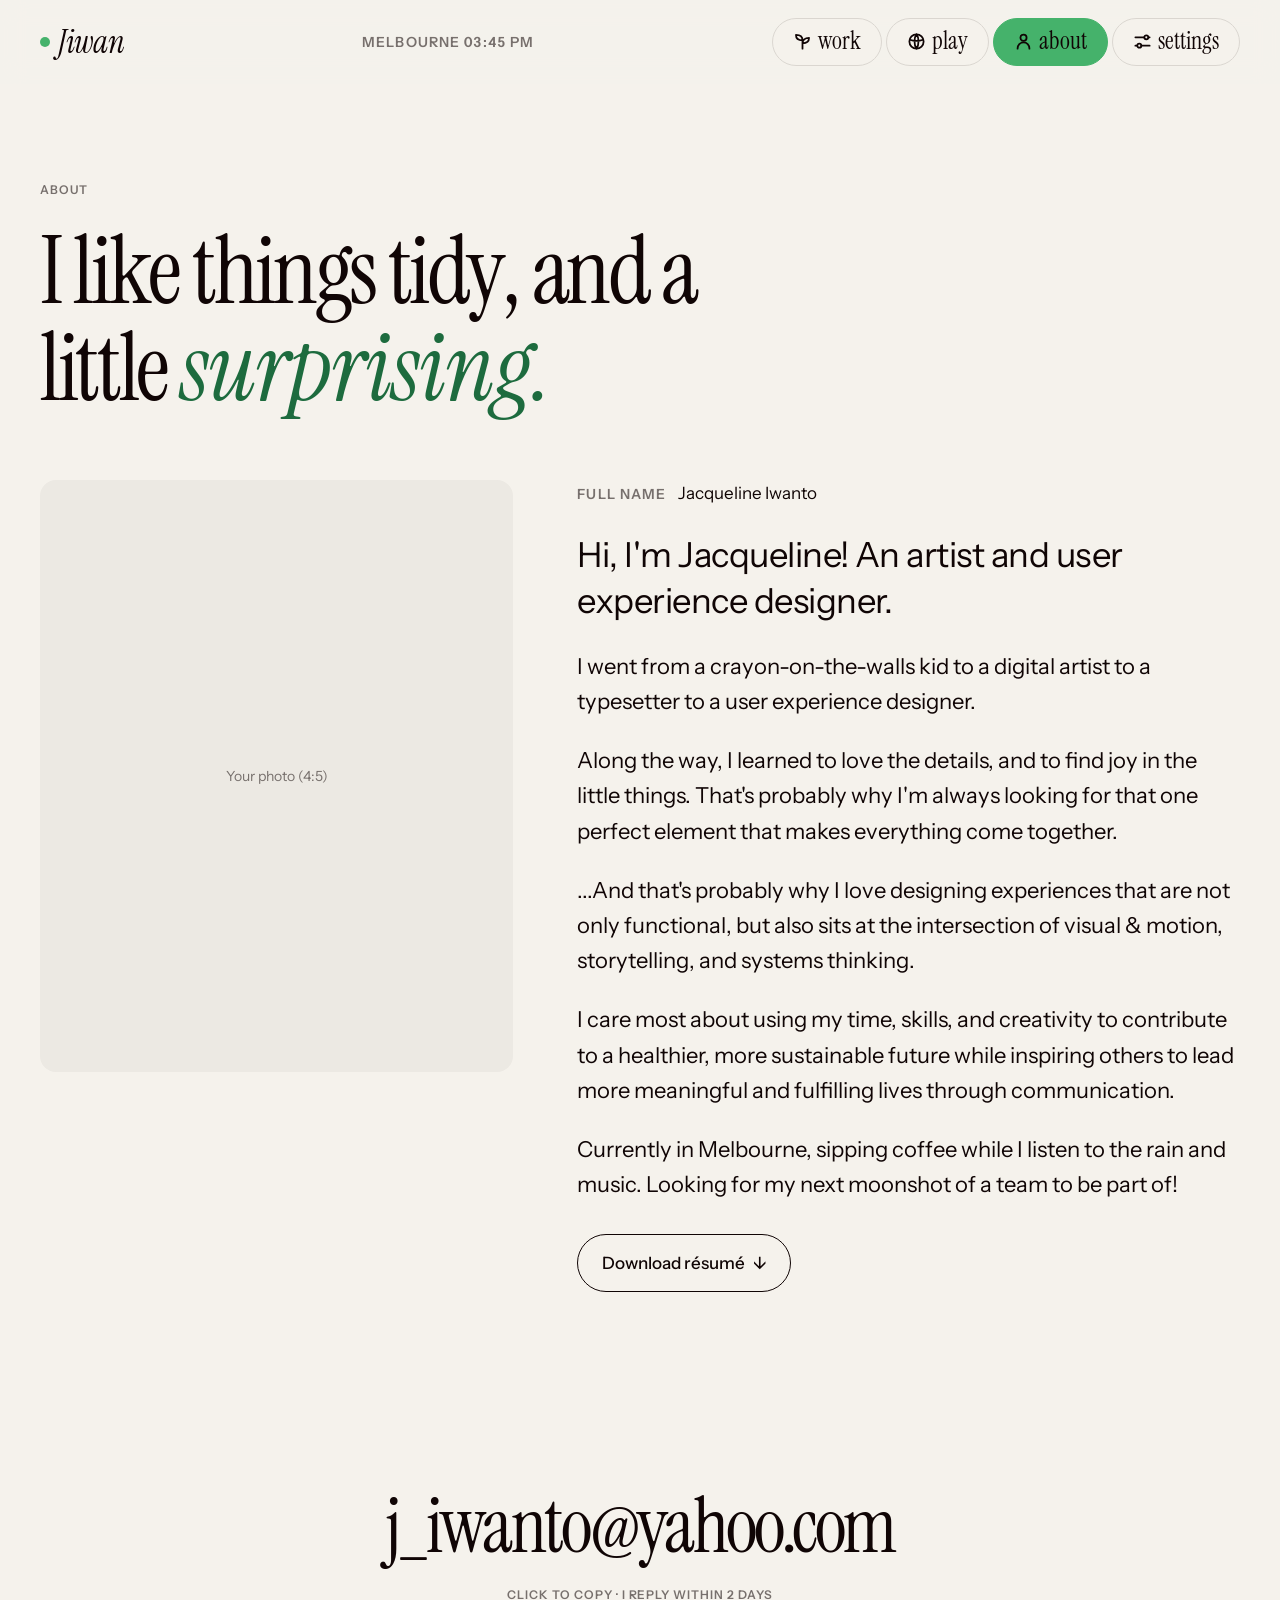
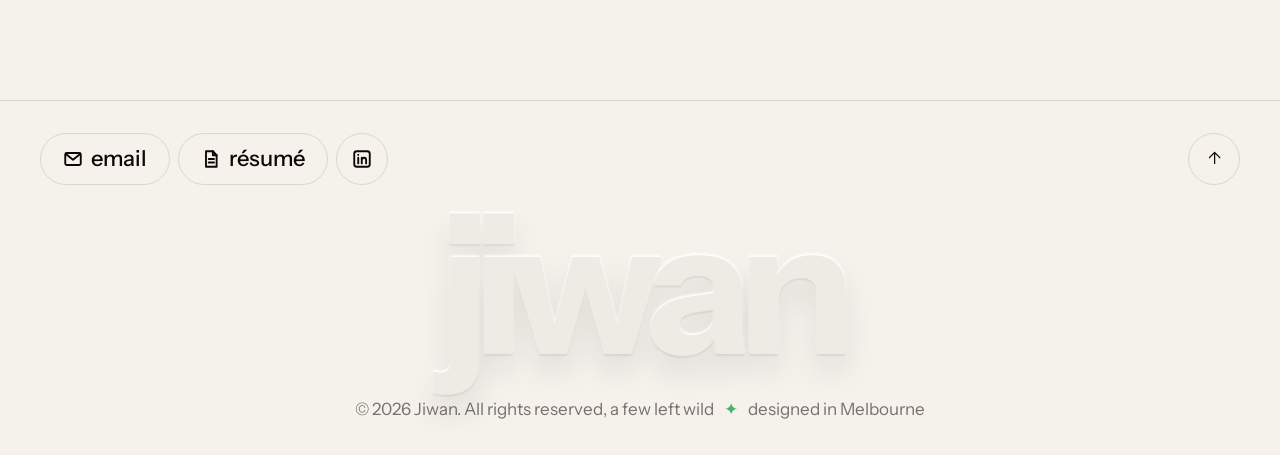
==== commit e72484b4: "COMMIT" ====
--- a/about.html
+++ b/about.html
@@ -82,52 +82,34 @@
         <div class="bio" data-reveal style="--delay: 1">
           <div class="full-name"><span class="label">Full name</span> Jacqueline Iwanto</div>
           <p>
-            I'm a product designer with 6 years of experience shaping apps and
-            platforms that millions of people use without thinking twice.
+            Hi, I'm Jacqueline! An artist and user experience designer.
           </p>
           <p>
-            I work end to end: talking to users, finding the real problem, prototyping
-            fast, and staying close to engineering until it ships. I'm happiest where
-            research, systems thinking and interaction detail meet.
+            I went from a crayon-on-the-walls kid to a digital artist to a typesetter to a user experience designer.
+
           </p>
           <p>
-            Before design I studied psychology, which is probably why I'm obsessed with
-            why people do what they do. Away from the screen I'm usually cycling, cooking
-            something ambitious, or re-arranging my bookshelf by colour.
+            Along the way, I learned to love the details, and to find joy in the little things. That's probably why I'm always looking for that one perfect element that makes everything come together.
+          </p>
+          <p>
+            ...And that's probably why I love designing experiences that are not only functional, but also sits at the intersection of visual & motion, storytelling, and systems thinking.
+          </p>
+          </p>
+          <p>
+            I care most about using my time, skills, and creativity to contribute to a healthier, more sustainable future while inspiring others to lead more meaningful and fulfilling lives through communication.
+          </p>
+          <p>
+            Currently in Melbourne, sipping coffee while I listen to the rain and music. Looking for my next moonshot of a team to be part of!
           </p>
           <p style="margin-top: var(--space-6);">
-            <a href="resume.pdf" class="btn btn-ghost" data-magnetic>Download résumé <span class="arrow">↓</span></a>
+            <a href="https://drive.google.com/file/d/1qr-jmRHgt_7LpJ1WC5ZYzhcqTOSqBbp3/view?usp=sharing" class="btn btn-ghost" data-magnetic target="_blank" rel="noopener">Download résumé <span class="arrow">↓</span></a>
           </p>
         </div>
       </div>
     </section>
 
-    <!-- ========================== EXPERIENCE =========================
-         One .xp-row per role, newest first. -->
-    <section class="section wrap">
-      <div class="section-head" data-reveal>
-        <h2 class="section-title">Experience</h2>
-        <span class="label">6 years</span>
-      </div>
-      <ul class="xp-list" data-reveal>
-        <li class="xp-row"><span class="xp-role">Senior Product Designer</span><span class="xp-company">Company A</span><span class="label xp-years">2023 — Now</span></li>
-        <li class="xp-row"><span class="xp-role">Product Designer</span><span class="xp-company">Company B</span><span class="label xp-years">2021 — 23</span></li>
-        <li class="xp-row"><span class="xp-role">UX Designer</span><span class="xp-company">Agency C</span><span class="label xp-years">2019 — 21</span></li>
-        <li class="xp-row"><span class="xp-role">Design Intern</span><span class="xp-company">Studio D</span><span class="label xp-years">2019</span></li>
-      </ul>
-    </section>
-
     <!-- ========================== CURRENTLY ========================== -->
     <section class="section wrap">
-      <div class="about-grid">
-        <div data-reveal><h2 class="section-title">Currently</h2></div>
-        <ul class="facts" data-reveal style="--delay: 1">
-          <li><span class="muted">Tools</span><span>Figma, Framer, Maze, Notion</span></li>
-          <li><span class="muted">Reading</span><span>The Design of Everyday Things (again)</span></li>
-          <li><span class="muted">Learning</span><span>Motion design in Rive</span></li>
-          <li><span class="muted">Listening</span><span>Ambient playlists, loudly</span></li>
-        </ul>
-      </div>
     </section>
 
     <!-- =========================== CONTACT ===========================
@@ -136,7 +118,7 @@
     <section id="contact" class="contact-block wrap">
       <h2 class="visually-hidden">Contact</h2>
       <div class="contact-center" data-reveal>
-        <a href="mailto:you@example.com" class="email-big" data-copy="you@example.com" data-cursor="Copy">you@example.com</a>
+        <a href="mailto:j_iwanto@yahoo.com" class="email-big" data-copy="j_iwanto@yahoo.com" data-cursor="Copy">j_iwanto@yahoo.com</a>
         <p class="label email-hint">Click to copy · I reply within 2 days</p>
       </div>
     </section>
@@ -151,8 +133,8 @@
       <div class="footer-top">
         <ul class="footer-pills">
           <li><a class="pill" href="mailto:you@example.com" data-copy="you@example.com"><svg viewBox="0 0 16 16" aria-hidden="true"><rect x="1.8" y="3.2" width="12.4" height="9.6" rx="1.2"/><path d="m2.3 4 5.7 4.6L13.7 4"/></svg>email</a></li>
-          <li><a class="pill" href="resume.pdf"><svg viewBox="0 0 16 16" aria-hidden="true"><path d="M4 1.8h5.5L12.5 5v9.2H4Z"/><path d="M9.5 1.8V5h3M6.2 8h4.2M6.2 10.8h4.2"/></svg>résumé</a></li>
-          <li><a class="pill pill--icon" href="https://www.linkedin.com/in/your-handle" target="_blank" rel="noopener" aria-label="LinkedIn"><svg viewBox="0 0 16 16" aria-hidden="true"><rect x="1.8" y="1.8" width="12.4" height="12.4" rx="2"/><path d="M5 7v4.5M5 4.6v.1M7.8 11.5V7m0 2c0-1.2.8-2 1.9-2s1.6.8 1.6 2v2.5"/></svg></a></li>
+          <li><a class="pill" href="https://drive.google.com/file/d/1qr-jmRHgt_7LpJ1WC5ZYzhcqTOSqBbp3/view?usp=sharing" target="_blank" rel="noopener"><svg viewBox="0 0 16 16" aria-hidden="true"><path d="M4 1.8h5.5L12.5 5v9.2H4Z"/><path d="M9.5 1.8V5h3M6.2 8h4.2M6.2 10.8h4.2"/></svg>résumé</a></li>
+          <li><a class="pill pill--icon" href="https://www.linkedin.com/in/jacqueline-iwanto-011028278/" target="_blank" rel="noopener" aria-label="LinkedIn"><svg viewBox="0 0 16 16" aria-hidden="true"><rect x="1.8" y="1.8" width="12.4" height="12.4" rx="2"/><path d="M5 7v4.5M5 4.6v.1M7.8 11.5V7m0 2c0-1.2.8-2 1.9-2s1.6.8 1.6 2v2.5"/></svg></a></li>
         </ul>
         <a href="#" class="to-top" aria-label="Back to top">↑</a>
       </div>
--- a/styles.css
+++ b/styles.css
@@ -36,8 +36,8 @@
 :root {
   /* --- Raw palette ------------------------------------------------- */
   /* Never pure black/white: slightly warm neutrals feel softer. */
-  --ink:        #1e0c0c;   /* deep wine-brown: text in light mode, background in dark mode */
-  --paper:      #efe6d8;   /* cream: background in light mode, text in dark mode */
+  --ink:        #100505;   /* deep wine-brown: text in light mode, background in dark mode */
+  --paper:      #f5f2ec;   /* cream: background in light mode, text in dark mode */
   --green:      #45b26b;   /* the one accent colour: a bright leaf green */
   --green-deep: #1d6b3e;   /* darker green for small text on cream (meets contrast) */
 
@@ -648,7 +648,7 @@
   container-type: inline-size; /* lets tag positions use cqw (1% of the panel width) */
   aspect-ratio: 16 / 7.5;
   border-radius: var(--radius-lg);
-  background: var(--tint);
+  background: var(--stage, var(--tint));
   isolation: isolate;
   /* Clip only the bottom edge, so the glass can slide away downwards
      while the screenshot and tags are free to rise above the panel. */
@@ -670,11 +670,37 @@
 .project-bar {
   display: flex; align-items: center; gap: 5px;
   height: 22px; padding: 0 10px;
-  background: color-mix(in srgb, var(--fg) 5%, var(--bg));
-  border-bottom: 1px solid var(--line);
-}
-.project-bar i { width: 7px; height: 7px; border-radius: 50%; background: color-mix(in srgb, var(--fg) 20%, var(--bg)); }
-.project-bar span { margin-left: 10px; width: 38%; height: 9px; border-radius: var(--radius-pill); background: color-mix(in srgb, var(--fg) 8%, var(--bg)); }
+  background: var(--bar-bg, #f3f1ee);
+  border-bottom: 1px solid var(--bar-line, rgba(0, 0, 0, 0.06));
+}
+.project-bar i { width: 7px; height: 7px; border-radius: 50%; background: var(--bar-dot, #d6d1cb); }
+.project-bar span { margin-left: 10px; width: 38%; height: 9px; border-radius: var(--radius-pill); background: var(--bar-dot, #d6d1cb); opacity: 0.6; }
+
+/* Per-project panel colours, matched to each project's own detail-page
+   gradient: --stage = panel background, --tint = the glass tint,
+   --tag-bg / --tag-ink = the flying labels, --bar-* = the browser bar. */
+.stage--someone {
+  --tint: #d7bccd;
+  --stage: linear-gradient(135deg, #b88aa9 0%, #d9c0cf 40%, #eadde4 65%, #c69cb6 100%);
+  --tag-bg: #5b2342; --tag-ink: #f7ecf2;   /* Someone.health plum */
+}
+.stage--healthbright {
+  --tint: #f2e4c6;
+  --stage: linear-gradient(135deg, #f8f2e7 0%, #f3e7cf 45%, #f8d68f 100%);
+  --tag-bg: #f6c35a; --tag-ink: #173a33;   /* HealthBright sunflower + forest */
+}
+.stage--tapas {
+  --tint: #d9cff3;
+  --stage: linear-gradient(120deg, #c3abf5 0%, #e2ddf3 38%, #bdd9f4 70%, #b4eada 100%);
+  --tag-bg: #7b5cf2; --tag-ink: #ffffff;   /* Tapas purple */
+}
+.stage--resident {
+  --tint: #1d302c;
+  --stage: radial-gradient(110% 110% at 0% 100%, #4b1519 0%, transparent 48%),
+           linear-gradient(135deg, #24403a 0%, #142621 55%, #0d1714 100%);
+  --tag-bg: #7d1c22; --tag-ink: #f4e8e8;   /* blood red */
+  --bar-bg: #161b1a; --bar-line: rgba(255, 255, 255, 0.06); --bar-dot: #3a4240;
+}
 .project-shot { position: relative; aspect-ratio: 16 / 10; background: var(--surface); }
 .project-shot img { width: 100%; height: 100%; object-fit: cover; }
 
@@ -694,8 +720,8 @@
   position: absolute; left: 50%; top: 40%; z-index: 1;
   padding: 7px 18px 9px;
   border-radius: 12px;
-  background: color-mix(in srgb, var(--accent) 55%, var(--tint));
-  color: var(--on-accent);
+  background: var(--tag-bg, color-mix(in srgb, var(--accent) 55%, var(--tint)));
+  color: var(--tag-ink, var(--on-accent));
   font-family: var(--font-serif); font-size: clamp(1rem, 0.8rem + 0.8vw, 1.45rem);
   white-space: nowrap;
   box-shadow: 0 8px 18px -8px rgba(0, 0, 0, 0.3);
@@ -1176,15 +1202,14 @@
 .shot.ratio-phone  { --ratio: 9 / 16; }
 
 /* Big cover image under the hero */
-.cs-cover { --ratio: 21 / 10; }
+.cs-cover { --ratio: 16 / 10; }
 
 
 /* ---------- Picture grids ------------------------------------------
    12-column grid. Mix these sizes to build each row:
      shot--full (12) · shot--two-thirds (8) + shot--third (4)
      shot--half (6) + shot--half (6) · 3 × shot--third (4)
-   Defaults are paired so rows line up: two-thirds 16:10 sits next to a
-   4:5 third, halves are 4:3.
+   All sizes use a 16:10 frame; phone screenshots can opt into ratio-phone.
    -------------------------------------------------------------------- */
 .gallery {
   display: grid;
@@ -1192,10 +1217,78 @@
   gap: var(--space-7) var(--space-5);
   margin-block: var(--space-7);
 }
-.shot--full       { grid-column: 1 / -1;  --ratio: 16 / 8; }
+.shot--full       { grid-column: 1 / -1;  --ratio: 16 / 10; }
 .shot--two-thirds { grid-column: span 8;  --ratio: 16 / 10; }
-.shot--third      { grid-column: span 4;  --ratio: 4 / 5; }
-.shot--half       { grid-column: span 6;  --ratio: 4 / 3; }
+.shot--third      { grid-column: span 4;  --ratio: 16 / 10; }
+.shot--half       { grid-column: span 6;  --ratio: 16 / 10; }
+/* Every picture is a 16:10 frame (matching the 1920x1200 exports).
+   A picture that's alone in its row always spans the full width. */
+.gallery > .shot:only-child { grid-column: 1 / -1; }
+/* For an image that isn't 16:10: show all of it (no cropping),
+   with the frame's background filling the gap. */
+.shot--fit .shot-media { background: var(--fit-bg, #0f1412); }
+.shot--fit .shot-media img { object-fit: contain; }
+
+/* ---------- Before / After comparison (Tapas audit) ---------------------
+   --split is where the divider sits, from the left (0-100%). Left of the
+   divider shows Before, right of it shows After. At rest it's 100% (all
+   Before); moving the pointer from right to left wipes After in.
+   script.js sets --split from the pointer / touch / arrow keys. */
+.compare { --split: 100%; cursor: ew-resize; touch-action: pan-y; }
+.compare .shot-media { user-select: none; }
+.compare-after {
+  position: absolute; inset: 0;
+  clip-path: inset(0 0 0 var(--split));
+  background: var(--surface);
+}
+.compare-after img { width: 100%; height: 100%; object-fit: cover; }
+.compare.is-settling .compare-after,
+.compare.is-settling .compare-handle { transition: clip-path 500ms var(--ease-out), left 500ms var(--ease-out); }
+.compare-handle {
+  position: absolute; top: 0; bottom: 0; left: var(--split);
+  width: 2px; margin-left: -1px;
+  background: #ffffff;
+  box-shadow: 0 0 0 1px rgba(0, 0, 0, 0.08), 0 0 18px rgba(0, 0, 0, 0.25);
+  pointer-events: none;
+}
+.compare-handle::after {
+  content: "\2194";
+  position: absolute; top: 50%; left: 50%;
+  display: grid; place-items: center;
+  width: 40px; height: 40px; border-radius: 50%;
+  translate: -50% -50%;
+  background: #ffffff; color: #1a1a1a;
+  font-size: 1.1rem;
+  box-shadow: 0 4px 14px rgba(0, 0, 0, 0.25);
+}
+/* "BEFORE" / "AFTER" pills, like the reference */
+.compare-label {
+  position: absolute; top: 14px; z-index: 2;
+  padding: 4px 12px;
+  border-radius: var(--radius-pill);
+  background: rgba(30, 30, 30, 0.55); color: #ffffff;
+  backdrop-filter: blur(6px); -webkit-backdrop-filter: blur(6px);
+  font-family: var(--font-label); font-size: var(--text-xs); font-weight: 600;
+  text-transform: uppercase; letter-spacing: var(--tracking-label);
+  pointer-events: none;
+  transition: opacity var(--dur-fast);
+}
+.compare-label--before { left: 14px; }
+.compare-label--after  { right: 14px; }
+.compare:focus-visible { outline: 2px solid var(--accent); outline-offset: 4px; border-radius: var(--radius-md); }
+/* Shown until pictures/TapasAuditAfter.png exists */
+.compare-missing { display: none; }
+.compare-after.is-missing img { display: none; }
+.compare-after.is-missing {
+  display: grid; place-items: center end; padding-right: 6%;
+  background: repeating-linear-gradient(-45deg, var(--surface) 0 14px, color-mix(in srgb, var(--fg) 8%, var(--bg)) 14px 28px);
+}
+.compare-after.is-missing .compare-missing {
+  display: block;
+  padding: 8px 16px; border-radius: var(--radius-pill);
+  background: var(--bg); color: var(--muted);
+  font-size: var(--text-sm);
+}
 
 
 /* ---------- "What I did" blocks ------------------------------------
@@ -1343,7 +1436,9 @@
   transition: scale var(--dur-med) var(--ease-spring);
 }
 .lightbox.is-open .lightbox-stage { scale: 1; }
-.lightbox .shot-media { width: min(1100px, 86vw, calc(74vh * var(--ratio, 1.6))); }
+.lightbox .shot-media { width: min(1100px, 86vw, calc(74vh * var(--ratio, 1.6))); aspect-ratio: var(--ratio, 16 / 10); }
+/* Enlarged pictures always show whole, at their own shape. */
+.lightbox .shot-media img { object-fit: contain; transform: none; }
 .lightbox-caption {
   display: flex; justify-content: space-between; gap: var(--space-4);
   margin-top: var(--space-4); font-size: var(--text-sm); color: var(--muted);
@@ -1522,6 +1617,45 @@
 .play-item figcaption { justify-content: space-between; align-items: baseline; }
 .play-item figcaption span:first-child { font-family: var(--font-serif); font-size: 1.25rem; color: var(--fg); }
 .play-item.is-hidden { display: none; }
+/* Play pictures keep their own original shape: no fixed frame, no
+   cropping or zooming. (Only an empty placeholder uses --ratio.) */
+.play-item .shot-media { aspect-ratio: auto; }
+.play-item .shot-media:has(.shot-placeholder) { aspect-ratio: var(--ratio, 4 / 3); }
+.play-item .shot-media > img,
+.play-item .shot-media > video { width: 100%; height: auto; object-fit: initial; }
+.play-item:hover .shot-media > img { transform: none; } /* no zoom on hover */
+
+/* Video items: a round play button over the cover image. Once playing,
+   the button hides and the browser's own controls take over. */
+.play-video { cursor: pointer; }
+.play-video video { display: block; background: #000; }
+.play-video-btn {
+  position: absolute; top: 50%; left: 50%; z-index: 2;
+  display: grid; place-items: center;
+  width: 72px; height: 72px; border-radius: 50%;
+  translate: -50% -50%;
+  background: var(--accent); color: var(--on-accent);
+  box-shadow: 0 10px 30px rgba(0, 0, 0, 0.35);
+  pointer-events: none;
+  transition: scale var(--dur-med) var(--ease-spring), opacity var(--dur-fast);
+}
+.play-video-btn svg { width: 26px; height: 26px; margin-left: 4px; fill: currentColor; }
+.play-video:hover .play-video-btn { scale: 1.1; }
+.play-video.is-playing .play-video-btn { opacity: 0; scale: 0.6; }
+/* Items with a data-link: pointer cursor and a ↗ badge that pops in on hover */
+.play-item.has-link { cursor: pointer; }
+.play-item.has-link .shot-media::after {
+  content: "\2197";
+  position: absolute; top: 12px; right: 12px;
+  display: grid; place-items: center;
+  width: 40px; height: 40px; border-radius: 50%;
+  background: var(--accent); color: var(--on-accent);
+  font-size: 1.1rem; font-weight: 600;
+  scale: 0;
+  transition: scale var(--dur-med) var(--ease-spring);
+}
+.play-item.has-link:hover .shot-media::after,
+.play-item.has-link:focus-visible .shot-media::after { scale: 1; }
 .play-item.is-shown { animation: pop-in 520ms var(--ease-spring) both; animation-delay: calc(var(--d, 0) * 45ms); }
 @keyframes pop-in { from { opacity: 0; transform: scale(0.9) rotate(var(--tilt)); } }
 
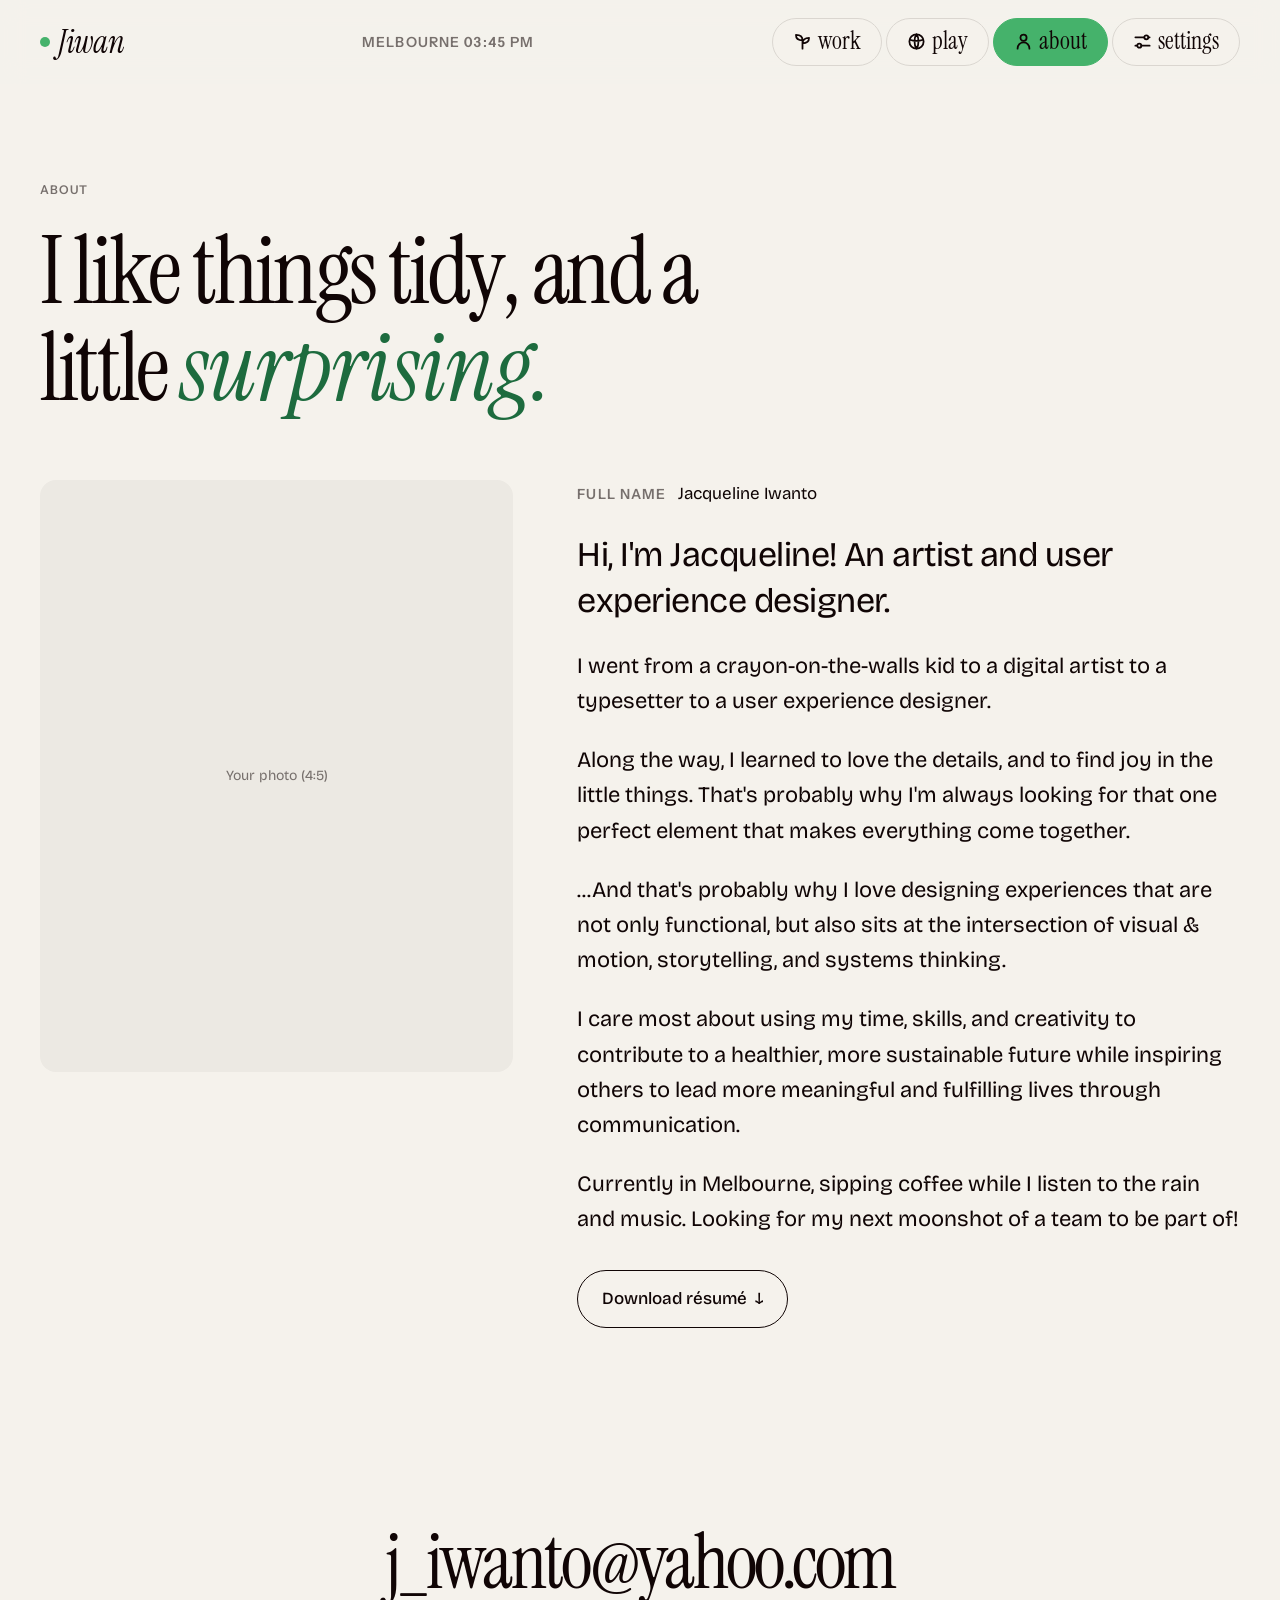
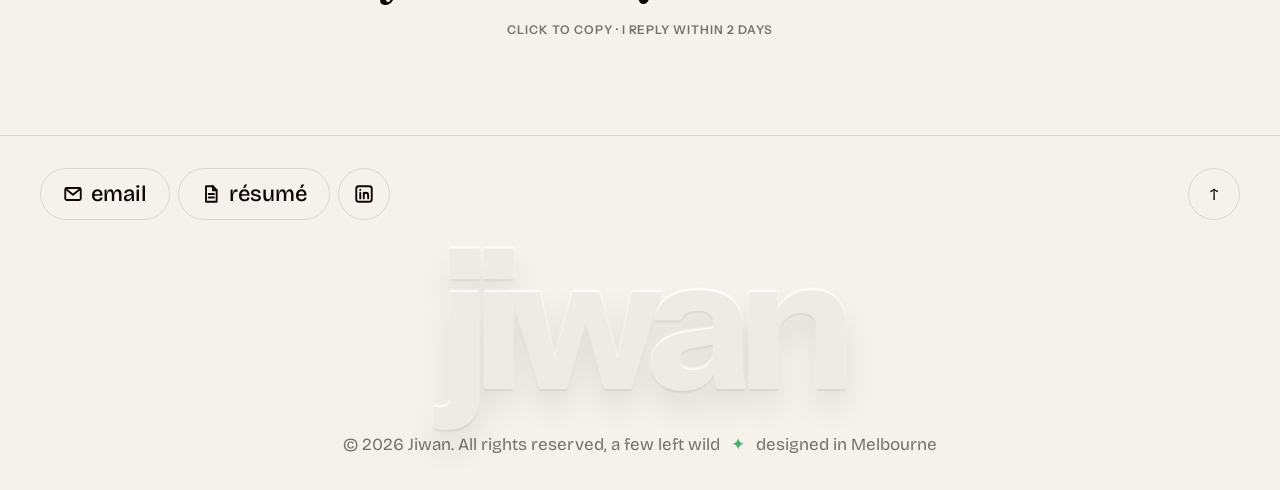
==== commit 71522387: "Changed the font" ====
--- a/about.html
+++ b/about.html
@@ -9,7 +9,7 @@
   <meta name="theme-color" content="#1e0c0c" media="(prefers-color-scheme: dark)">
   <link rel="preconnect" href="https://fonts.googleapis.com">
   <link rel="preconnect" href="https://fonts.gstatic.com" crossorigin>
-  <link href="https://fonts.googleapis.com/css2?family=Instrument+Sans:wght@400;500;600;700&family=Instrument+Serif:ital@0;1&family=Silkscreen&display=swap" rel="stylesheet">
+  <link href="https://fonts.googleapis.com/css2?family=Instrument+Sans:wght@400;500;600;700&family=Instrument+Serif:ital@0;1&family=Silkscreen&family=Bricolage+Grotesque:opsz,wght@12..96,400..700&display=swap" rel="stylesheet">
   <link rel="stylesheet" href="styles.css">
   <script>
     // Marks JS as on (for scroll reveals) and applies saved Settings
--- a/styles.css
+++ b/styles.css
@@ -60,6 +60,10 @@
   --font-sans:  "Instrument Sans", system-ui, -apple-system, "Segoe UI", sans-serif;
   --font-serif: "Instrument Serif", Georgia, serif;
   --font-label: var(--font-sans);
+  /* Body text: Bricolage Grotesque, a legible sans with a bit of personality
+     (ink-trap notches, a playful g and a). Its optical sizing adapts the
+     letter shapes to each text size. */
+  --font-body:  "Bricolage Grotesque", var(--font-sans);
 
   /* Fluid type scale: each step grows smoothly between phone and desktop. */
   --text-xs:   0.75rem;                                  /* 12px labels */
@@ -152,7 +156,8 @@
 body {
   background: var(--bg);
   color: var(--fg);
-  font-family: var(--font-sans);
+  font-family: var(--font-body);
+  font-optical-sizing: auto;
   font-size: var(--text-base);
   line-height: var(--leading-body);
   -webkit-font-smoothing: antialiased;
@@ -366,6 +371,7 @@
 }
 
 .hero-title {
+  font-family: var(--font-sans); /* the home headline keeps Instrument Sans */
   font-size: clamp(2.6rem, 1.5rem + 4.1vw, 5.3rem); /* a notch below the other page titles */
   line-height: var(--leading-tight);
   letter-spacing: var(--tracking-tight);
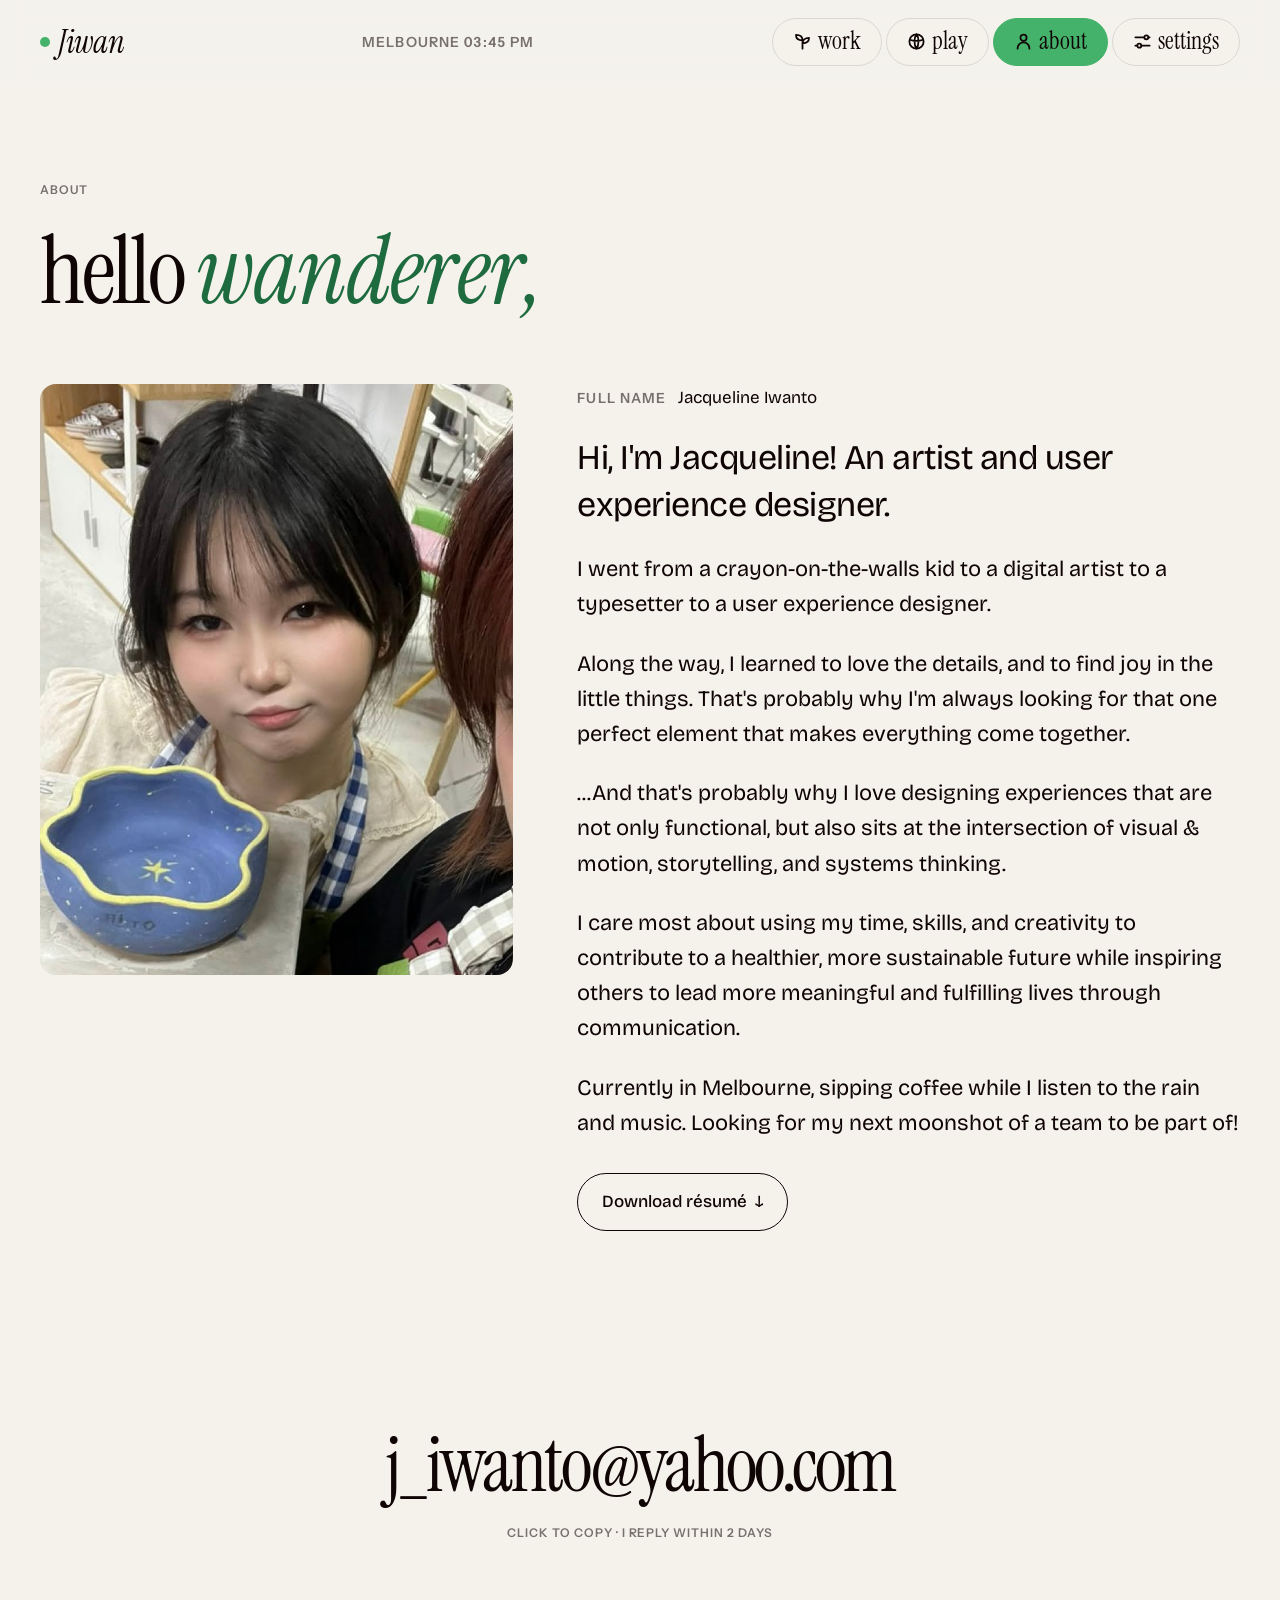
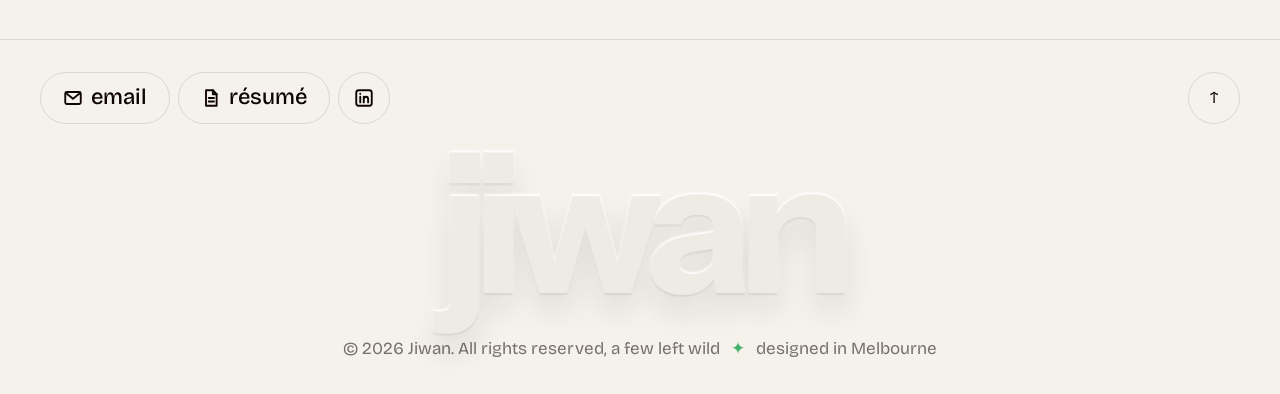
==== commit 16c0acdd: "YES" ====
--- a/about.html
+++ b/about.html
@@ -63,8 +63,8 @@
     <section class="page-intro wrap">
       <span class="label">About</span>
       <h1 class="page-title">
-        <span data-split>I like things tidy, and a little</span>
-        <em class="voice" data-split>surprising.</em>
+        <span data-split>hello</span>
+        <em class="voice" data-split>wanderer,</em>
       </h1>
     </section>
 
@@ -75,7 +75,7 @@
     <section class="wrap">
       <div class="about-grid">
         <div class="portrait" data-reveal>
-          <span class="portrait-placeholder">Your photo (4:5)</span>
+          <img src="pictures/Photo.png" alt="What it shows">
           <span class="portrait-tag">hi, that's me!</span>
         </div>
 
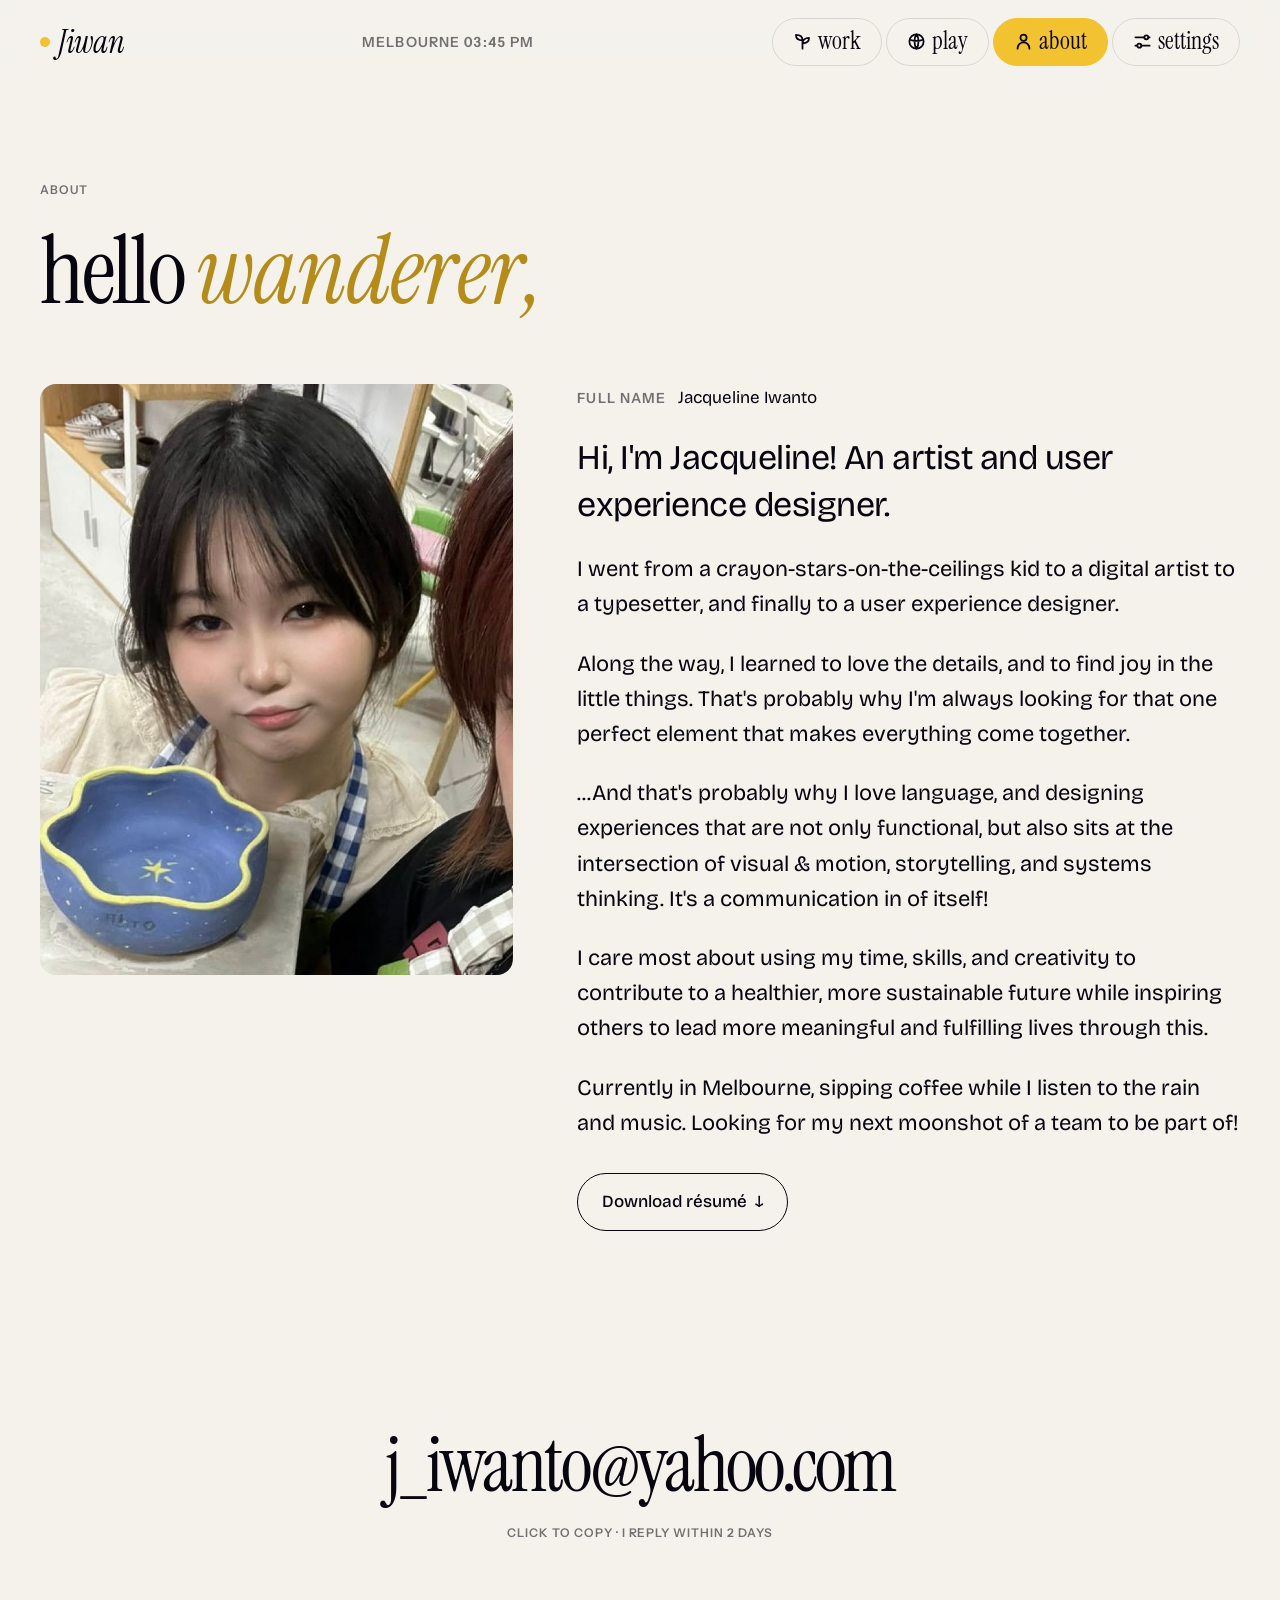
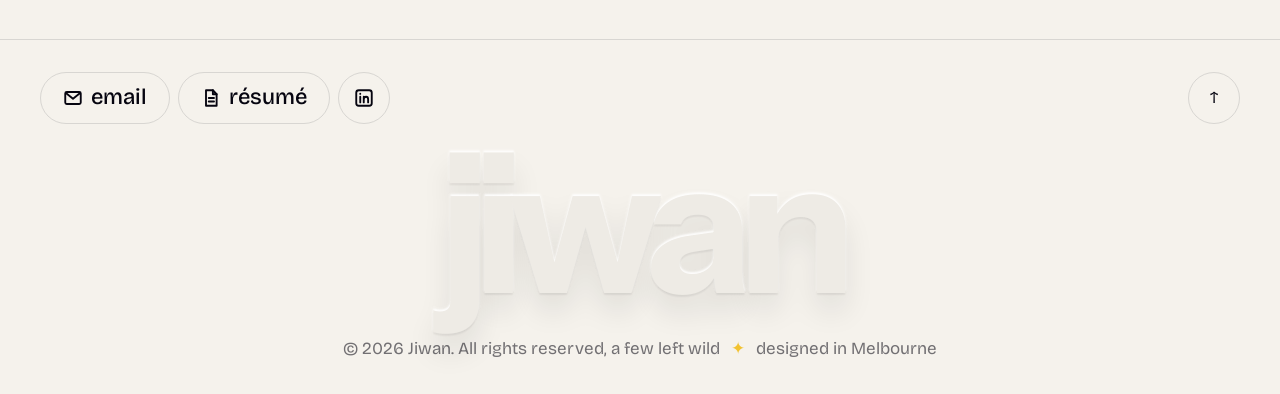
==== commit 76514f4f: "Oki" ====
--- a/about.html
+++ b/about.html
@@ -85,18 +85,18 @@
             Hi, I'm Jacqueline! An artist and user experience designer.
           </p>
           <p>
-            I went from a crayon-on-the-walls kid to a digital artist to a typesetter to a user experience designer.
+            I went from a crayon-stars-on-the-ceilings kid to a digital artist to a typesetter, and finally to a user experience designer.
 
           </p>
           <p>
             Along the way, I learned to love the details, and to find joy in the little things. That's probably why I'm always looking for that one perfect element that makes everything come together.
           </p>
           <p>
-            ...And that's probably why I love designing experiences that are not only functional, but also sits at the intersection of visual & motion, storytelling, and systems thinking.
+            ...And that's probably why I love language, and designing experiences that are not only functional, but also sits at the intersection of visual & motion, storytelling, and systems thinking. It's a communication in of itself!
           </p>
           </p>
           <p>
-            I care most about using my time, skills, and creativity to contribute to a healthier, more sustainable future while inspiring others to lead more meaningful and fulfilling lives through communication.
+            I care most about using my time, skills, and creativity to contribute to a healthier, more sustainable future while inspiring others to lead more meaningful and fulfilling lives through this.
           </p>
           <p>
             Currently in Melbourne, sipping coffee while I listen to the rain and music. Looking for my next moonshot of a team to be part of!
--- a/styles.css
+++ b/styles.css
@@ -36,10 +36,10 @@
 :root {
   /* --- Raw palette ------------------------------------------------- */
   /* Never pure black/white: slightly warm neutrals feel softer. */
-  --ink:        #100505;   /* deep wine-brown: text in light mode, background in dark mode */
+  --ink:        #060510;   /* deep wine-brown: text in light mode, background in dark mode */
   --paper:      #f5f2ec;   /* cream: background in light mode, text in dark mode */
-  --green:      #45b26b;   /* the one accent colour: a bright leaf green */
-  --green-deep: #1d6b3e;   /* darker green for small text on cream (meets contrast) */
+  --green:      #f2c230;   /* the one accent colour: a warm sunflower yellow (fills, with dark text on top) */
+  --green-deep: #b58c1a;   /* deep golden ochre for small accent text on cream (meets contrast) */
 
   /* --- Semantic colours (use THESE in components) ------------------ */
   --bg:         var(--paper);
@@ -49,7 +49,7 @@
   --surface:    color-mix(in srgb, var(--fg) 4%,  var(--bg));  /* cards, placeholders */
   --accent:     var(--green);
   --accent-text: var(--green-deep);  /* accent used as text */
-  --on-accent:  var(--ink);          /* dark text on the bright green (better contrast) */
+  --on-accent:  var(--ink);          /* dark text on the bright yellow (better contrast) */
   --selection:  color-mix(in srgb, var(--green) 30%, transparent);
 
   /* --- Typography ---------------------------------------------------- */
@@ -122,8 +122,8 @@
     color-scheme: dark;
     --bg:          var(--ink);
     --fg:          var(--paper);
-    --accent:      #7fe3a1;
-    --accent-text: #7fe3a1;
+    --accent:      #ffd25e;
+    --accent-text: #ffd25e;
     --on-accent:   var(--ink);
   }
 }
@@ -131,8 +131,8 @@
   color-scheme: dark;
   --bg:          var(--ink);
   --fg:          var(--paper);
-  --accent:      #7fe3a1;
-  --accent-text: #7fe3a1;
+  --accent:      #ffd25e;
+  --accent-text: #ffd25e;
   --on-accent:   var(--ink);
 }
 
@@ -1042,7 +1042,7 @@
 /* Cursor-following glow */
 .cs-hero::before {
   content: ""; position: absolute; inset: 0; z-index: -1;
-  background: radial-gradient(500px circle at var(--gx, 50%) var(--gy, 40%), rgba(180, 240, 190, 0.22), transparent 60%);
+  background: radial-gradient(500px circle at var(--gx, 50%) var(--gy, 40%), rgba(255, 220, 130, 0.2), transparent 60%);
   transition: background-position var(--dur-med);
   pointer-events: none;
 }
@@ -1123,8 +1123,8 @@
 .site-header--over:not(.is-scrolled) .header-time { color: rgba(243, 242, 238, 0.7); }
 .site-header--over:not(.is-scrolled) .nav a, .site-header--over:not(.is-scrolled) .nav button { color: #efe6d8; background: rgba(255, 255, 255, 0.08); border-color: rgba(255, 255, 255, 0.22); }
 .site-header--over:not(.is-scrolled) .nav a:hover, .site-header--over:not(.is-scrolled) .nav button:hover { border-color: #efe6d8; }
-.site-header--over:not(.is-scrolled) .nav a[aria-current="page"] { background: #7fe3a1; border-color: #7fe3a1; color: #1d1a14; }
-.site-header--over:not(.is-scrolled) .logo-dot { background: #7fe3a1; }
+.site-header--over:not(.is-scrolled) .nav a[aria-current="page"] { background: #ffd25e; border-color: #ffd25e; color: #1d1a14; }
+.site-header--over:not(.is-scrolled) .logo-dot { background: #ffd25e; }
 /* Once you start scrolling (but are still over the green), the header
    turns into dark frosted glass so hero text can't clash with it. */
 .site-header--over.is-moved:not(.is-scrolled) {
@@ -1815,9 +1815,9 @@
   --accent-text: color-mix(in srgb, var(--green-deep) 80%, #000);
 }
 @media (prefers-color-scheme: dark) {
-  html:not([data-theme="light"])[data-contrast="high"] { --accent-text: #aaf2c4; }
-}
-html[data-theme="dark"][data-contrast="high"] { --accent-text: #aaf2c4; }
+  html:not([data-theme="light"])[data-contrast="high"] { --accent-text: #ffe49a; }
+}
+html[data-theme="dark"][data-contrast="high"] { --accent-text: #ffe49a; }
 
 /* Switching theme in Settings: colours cross-fade instead of snapping. */
 html.theme-switching *, html.theme-switching *::before, html.theme-switching *::after {
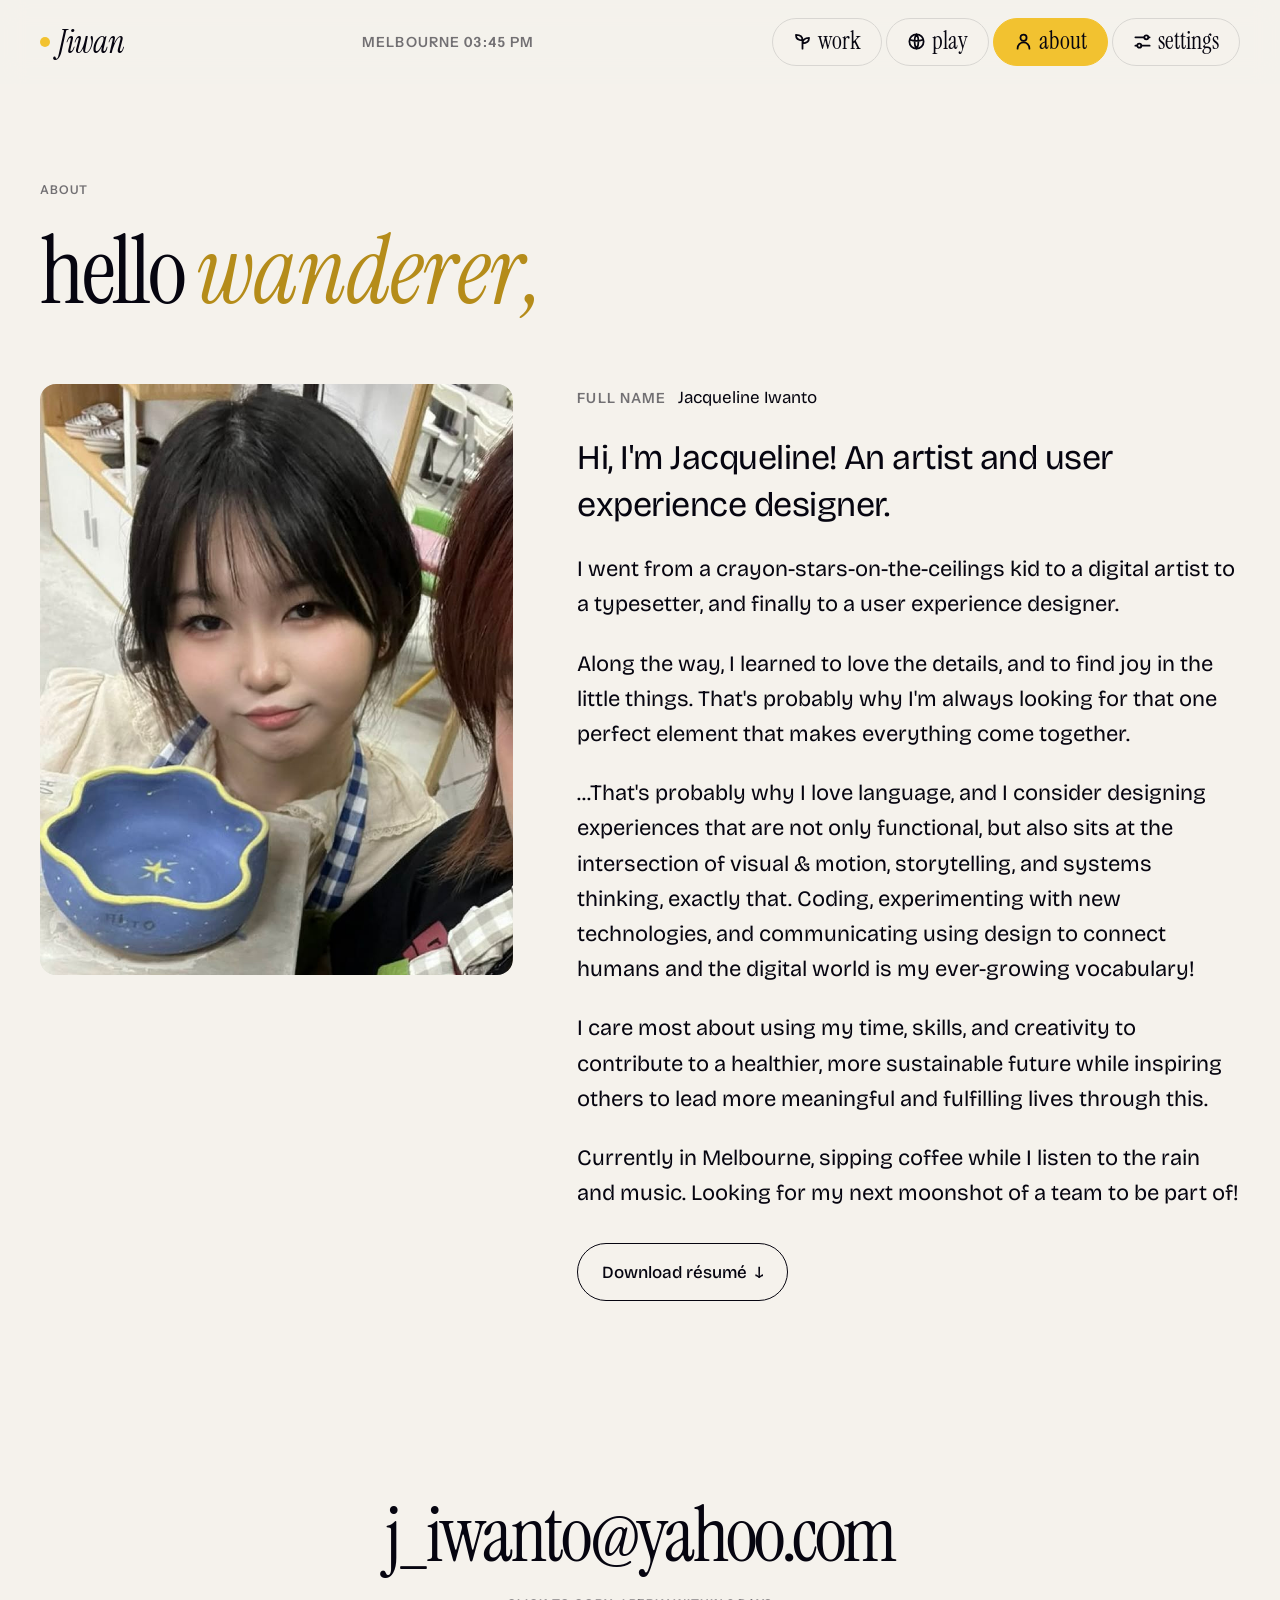
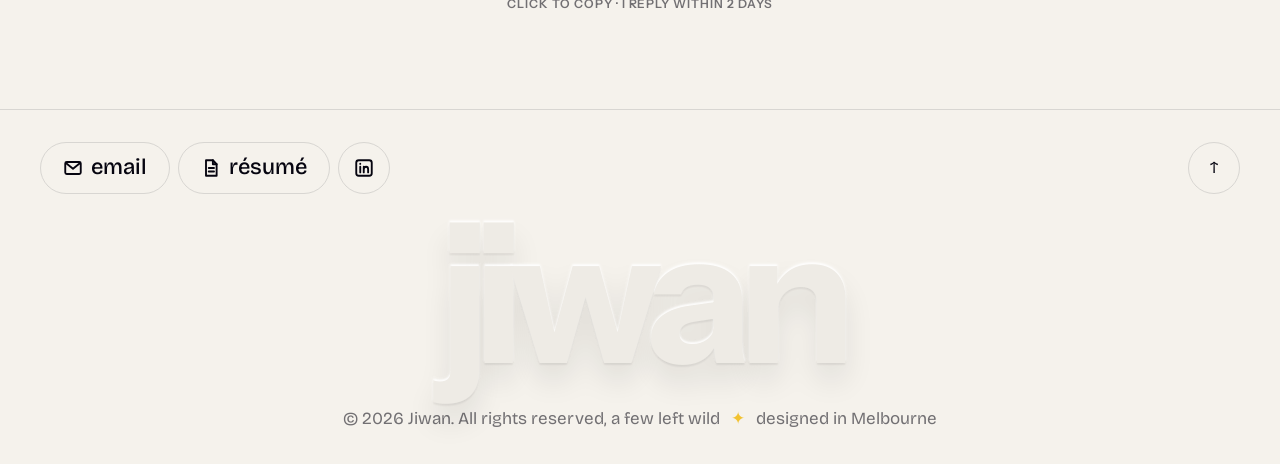
==== commit 9dfc4d14: "yes" ====
--- a/about.html
+++ b/about.html
@@ -92,7 +92,7 @@
             Along the way, I learned to love the details, and to find joy in the little things. That's probably why I'm always looking for that one perfect element that makes everything come together.
           </p>
           <p>
-            ...And that's probably why I love language, and designing experiences that are not only functional, but also sits at the intersection of visual & motion, storytelling, and systems thinking. It's a communication in of itself!
+            ...That's probably why I love language, and I consider designing experiences that are not only functional, but also sits at the intersection of visual & motion, storytelling, and systems thinking, exactly that. Coding, experimenting with new technologies, and communicating using design to connect humans and the digital world is my ever-growing vocabulary!
           </p>
           </p>
           <p>
--- a/styles.css
+++ b/styles.css
@@ -1310,6 +1310,10 @@
 .cs-block-head .label { display: block; margin-bottom: var(--space-3); font-size: var(--text-base); }
 .cs-block-head h2 { font-size: var(--text-2xl); }
 .cs-block-body { grid-column: 6 / -1; }
+/* Safety net: a picture row (or picture) placed inside a text block still
+   spans the full width instead of being squeezed into a column. */
+.cs-block > .gallery,
+.cs-block > .shot { grid-column: 1 / -1; }
 .cs-block-body p { font-size: var(--text-lg); }
 .cs-block-body p + p { margin-top: var(--space-4); }
 
@@ -1611,23 +1615,27 @@
 .chip[aria-pressed="true"] { background: var(--fg); border-color: var(--fg); color: var(--bg); }
 
 /* Masonry: CSS columns, so every image keeps its own shape. */
-.play-grid { columns: 3 280px; column-gap: var(--space-5); }
+/* One piece per row, full page width, each at its own natural shape. */
+.play-grid { display: grid; grid-template-columns: 1fr; gap: var(--space-8); }
 .play-item {
-  break-inside: avoid;
-  margin-bottom: var(--space-6);
-  --tilt: -1.5deg;
+  --tilt: 0deg;
   transition: transform var(--dur-med) var(--ease-spring);
 }
-.play-item:nth-child(even) { --tilt: 1.5deg; }
-.play-item:hover { transform: translateY(-6px) rotate(var(--tilt)); }
+.play-item .shot-media { transition: box-shadow var(--dur-med) var(--ease-out), border-radius var(--dur-med) var(--ease-spring); }
+.play-item:hover { transform: translateY(-6px); }
+/* Each piece sits in a full-width panel. Wide pieces fill it edge to edge;
+   tall ones are capped at about one screen high and centred, still whole. */
+.play-item .shot-media { display: flex; justify-content: center; background: var(--surface); }
+.play-item .shot-media > img { width: auto; max-width: 100%; max-height: 88vh; }
+.play-item:hover .shot-media { box-shadow: 0 30px 60px -30px rgba(0, 0, 0, 0.55); }
 .play-item figcaption { justify-content: space-between; align-items: baseline; }
-.play-item figcaption span:first-child { font-family: var(--font-serif); font-size: 1.25rem; color: var(--fg); }
+.play-item figcaption span:first-child { font-family: var(--font-serif); font-size: clamp(1.35rem, 1.1rem + 0.8vw, 1.8rem); color: var(--fg); }
 .play-item.is-hidden { display: none; }
 /* Play pictures keep their own original shape: no fixed frame, no
    cropping or zooming. (Only an empty placeholder uses --ratio.) */
 .play-item .shot-media { aspect-ratio: auto; }
 .play-item .shot-media:has(.shot-placeholder) { aspect-ratio: var(--ratio, 4 / 3); }
-.play-item .shot-media > img,
+.play-item .shot-media > img { height: auto; object-fit: initial; } /* width/max-height set above */
 .play-item .shot-media > video { width: 100%; height: auto; object-fit: initial; }
 .play-item:hover .shot-media > img { transform: none; } /* no zoom on hover */
 
